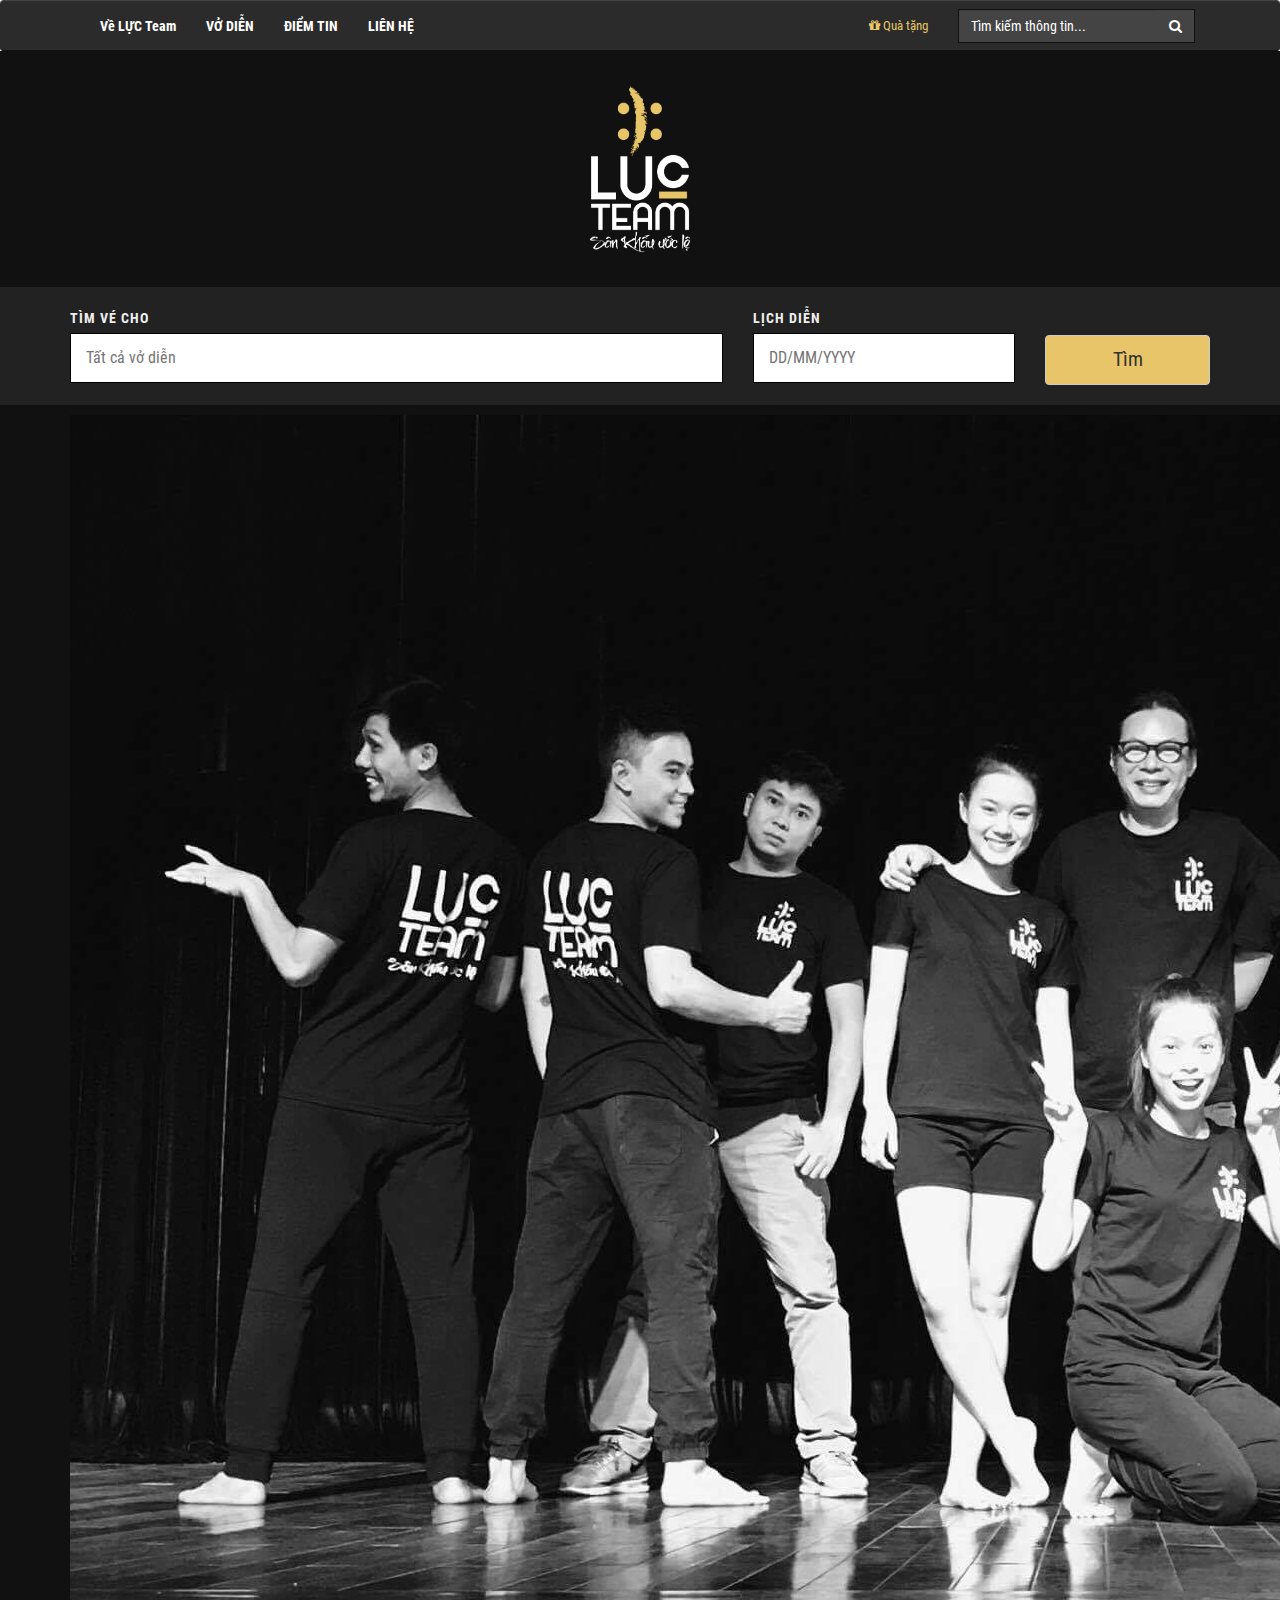
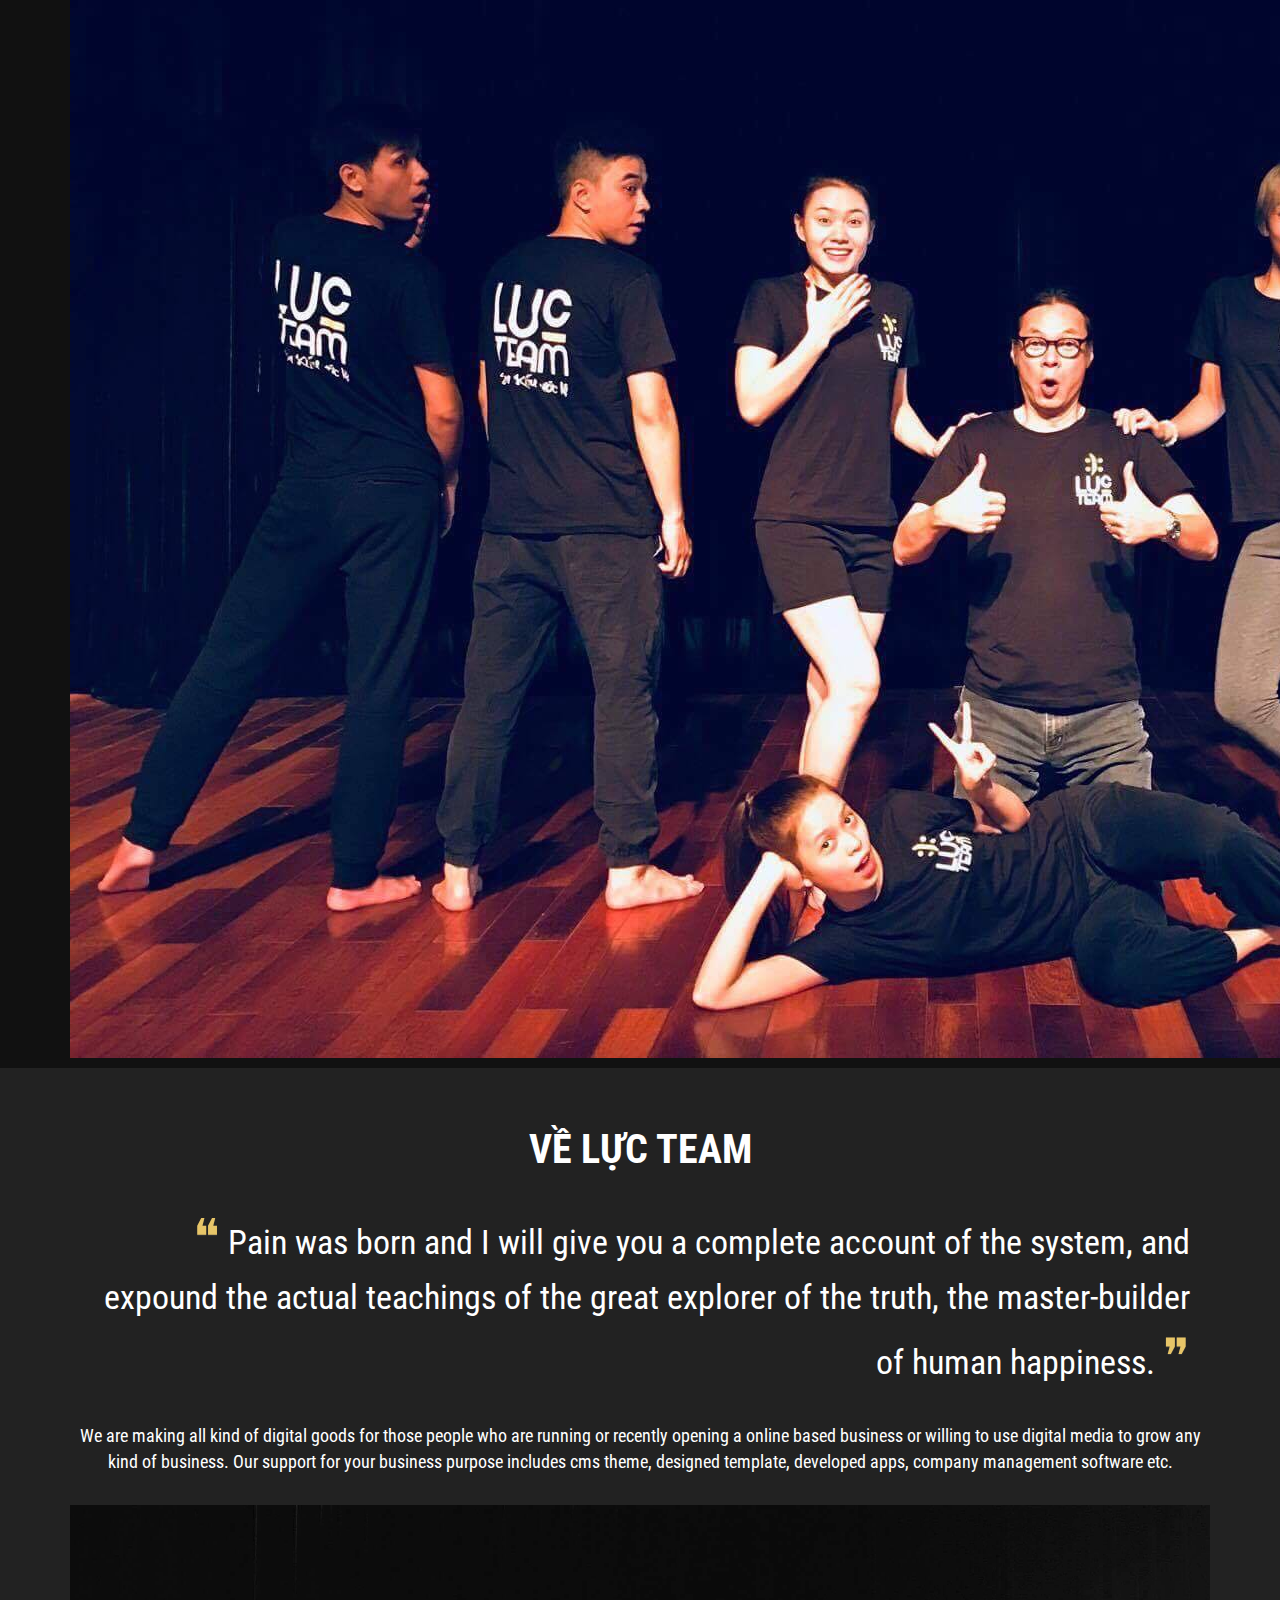
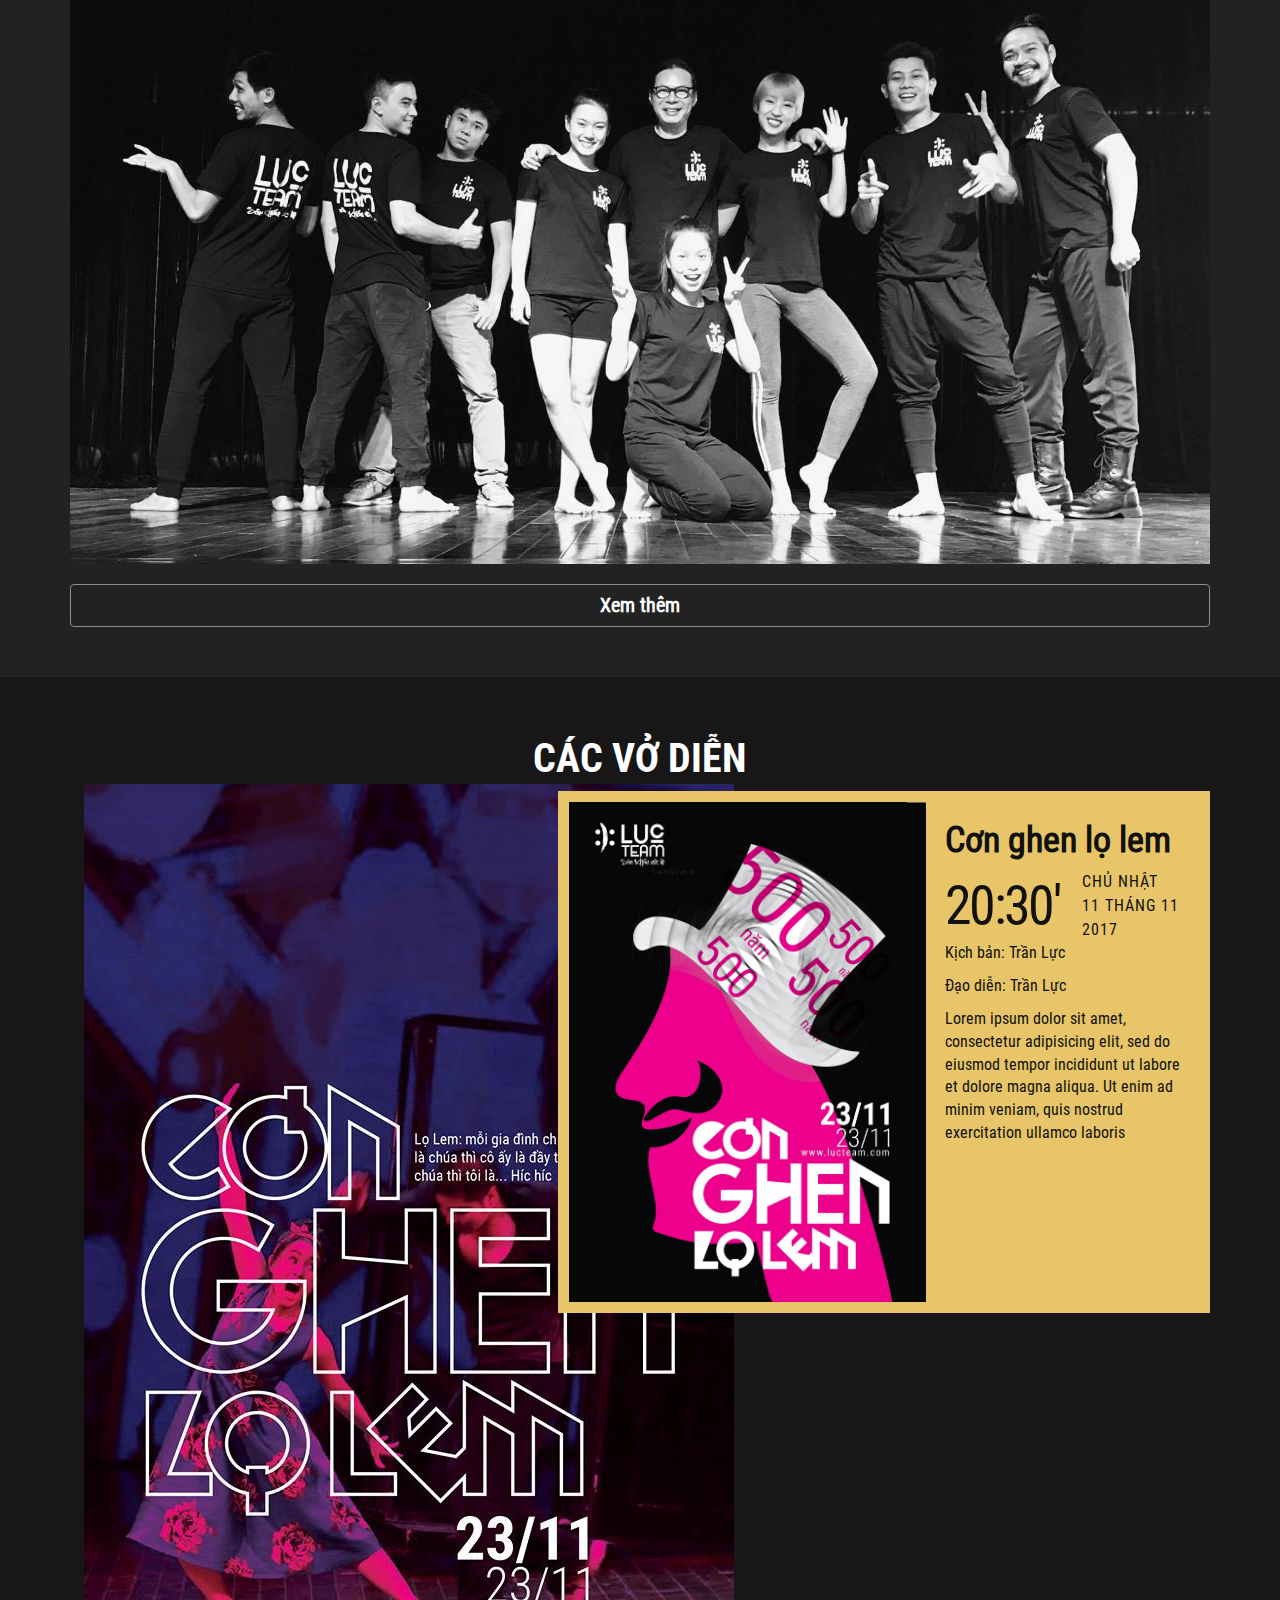
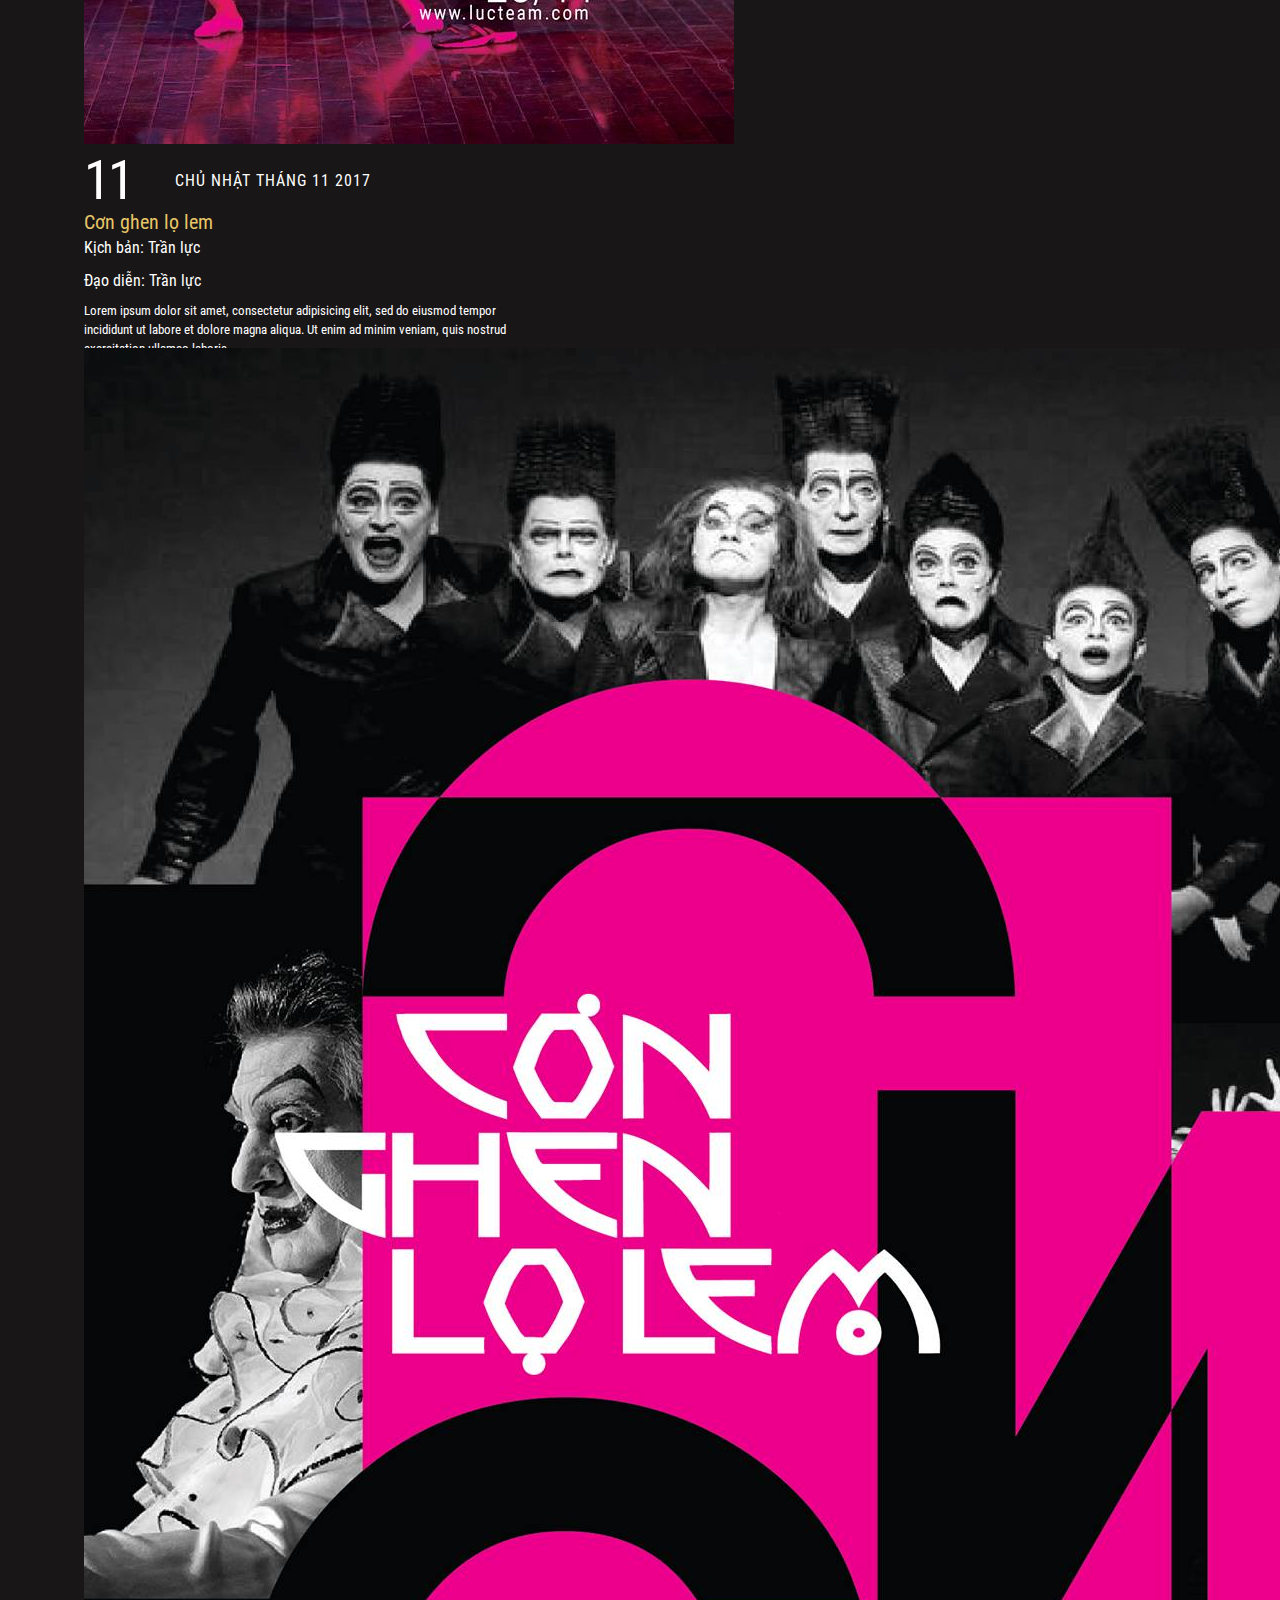
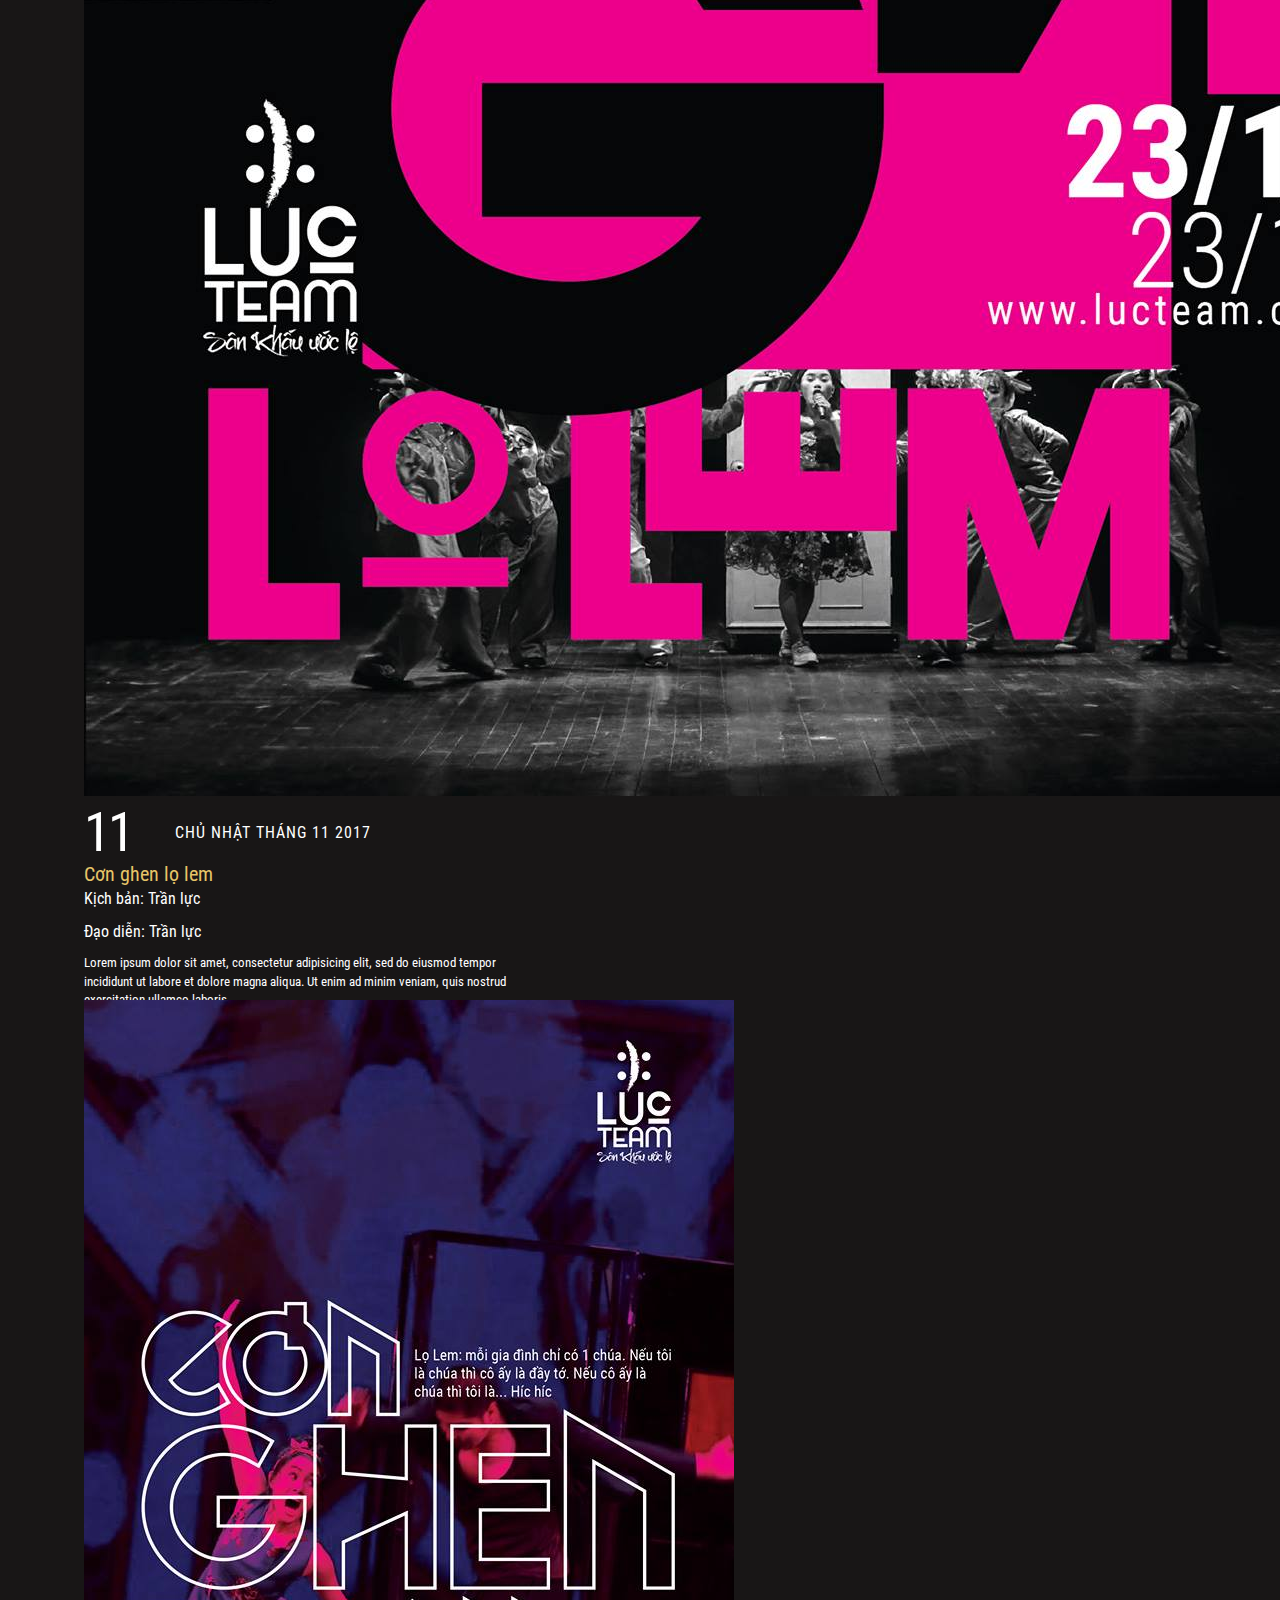
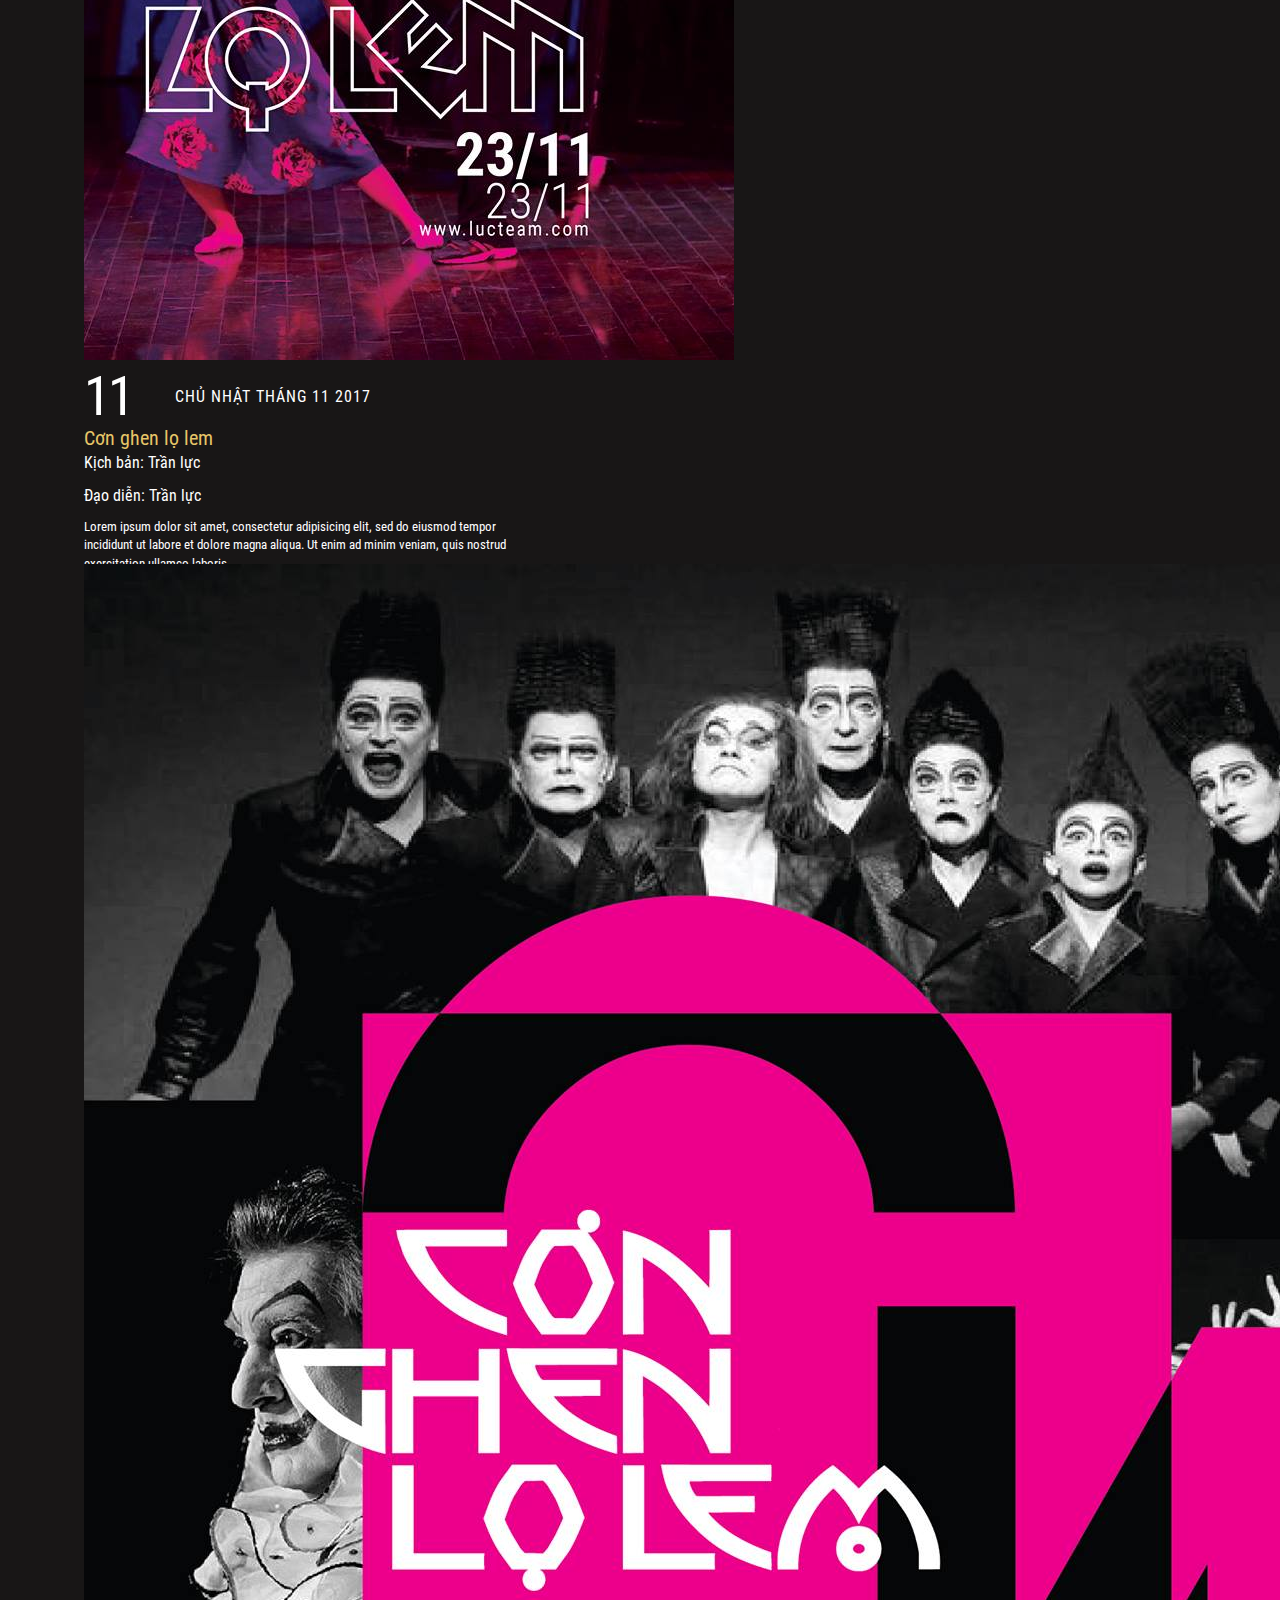
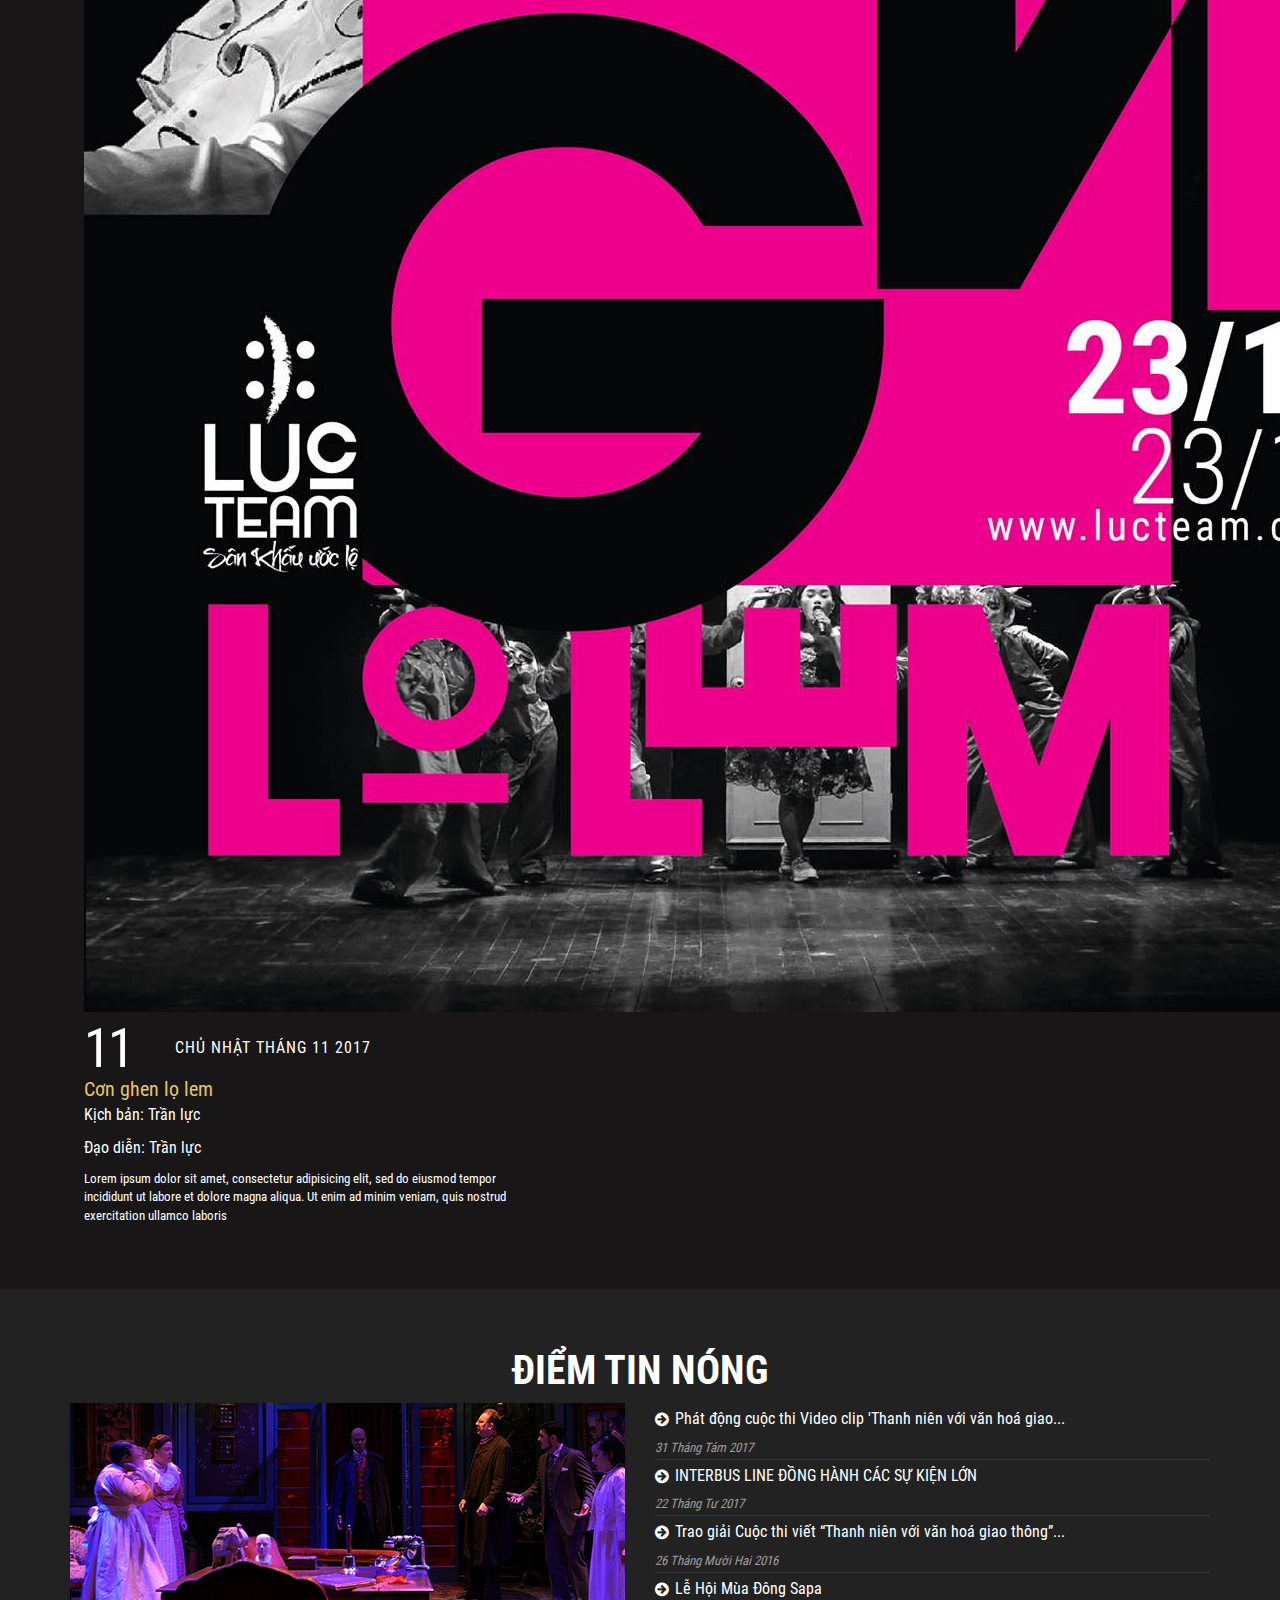
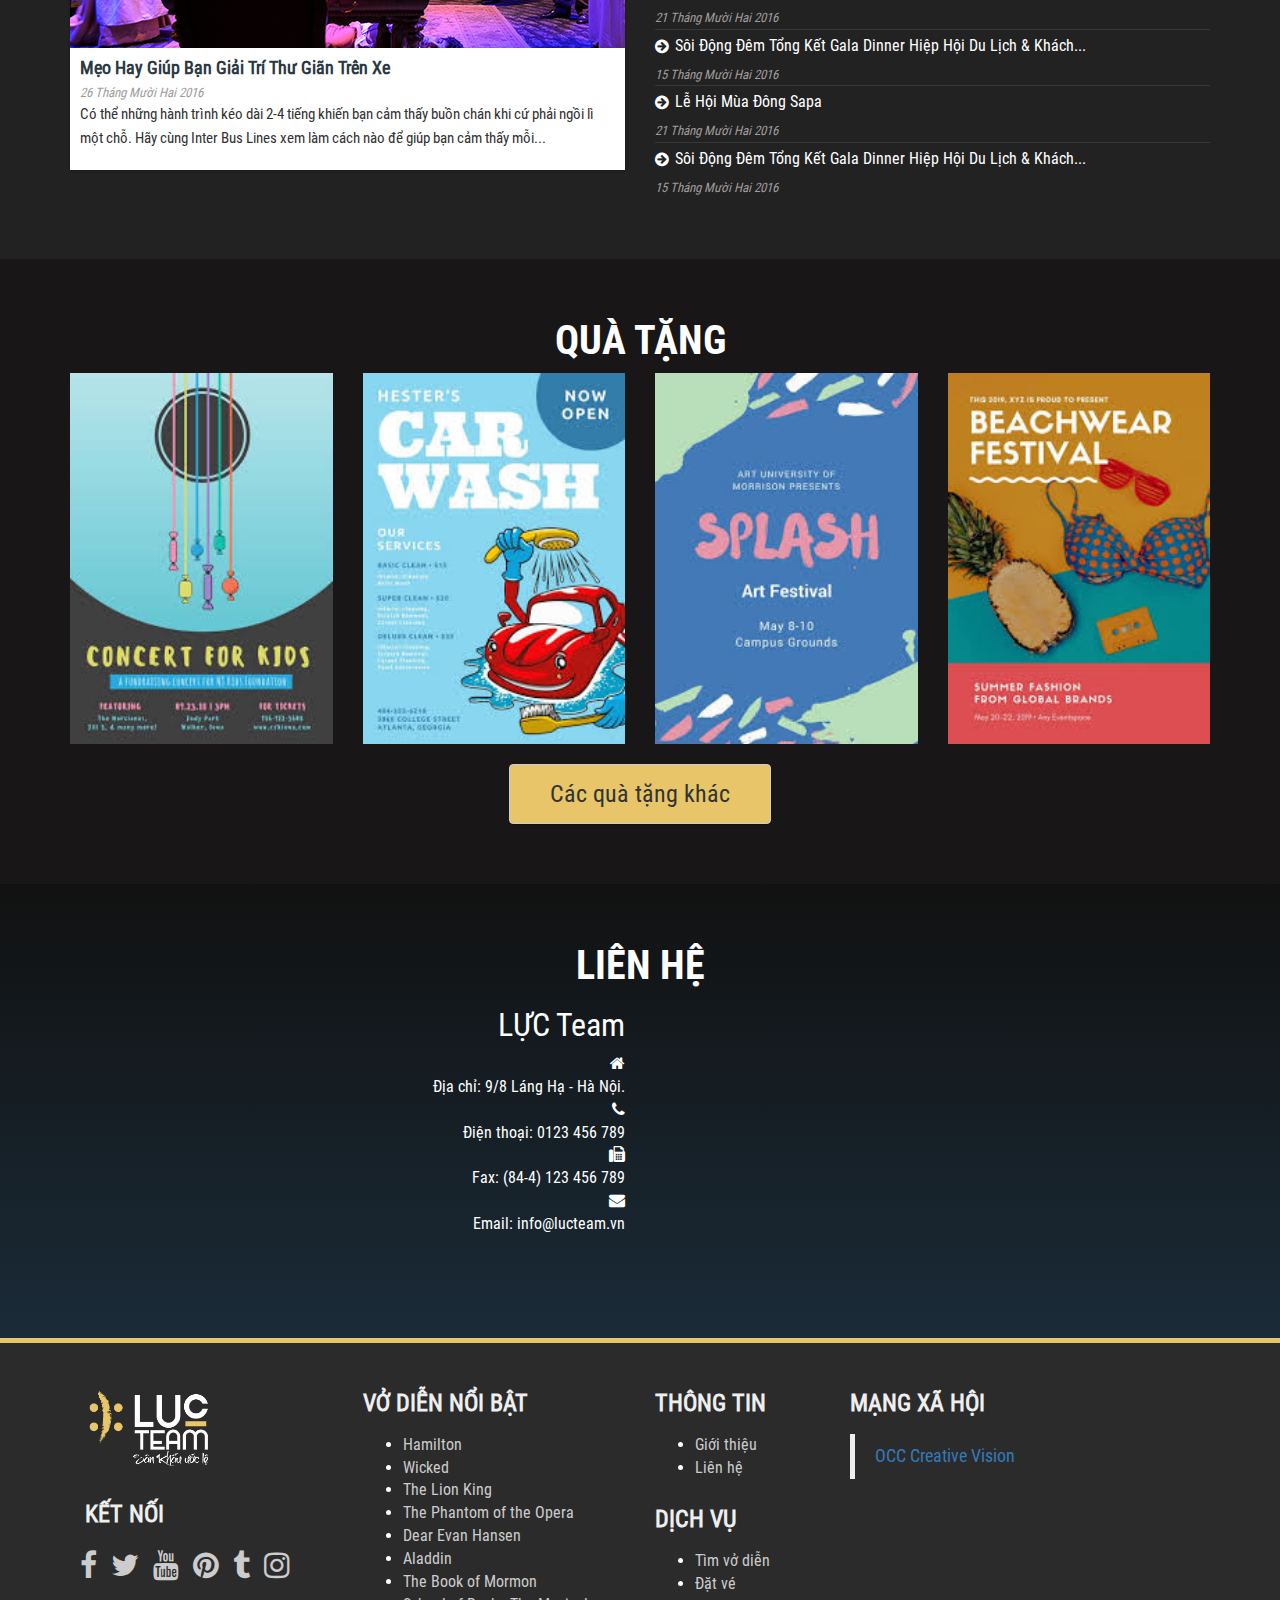
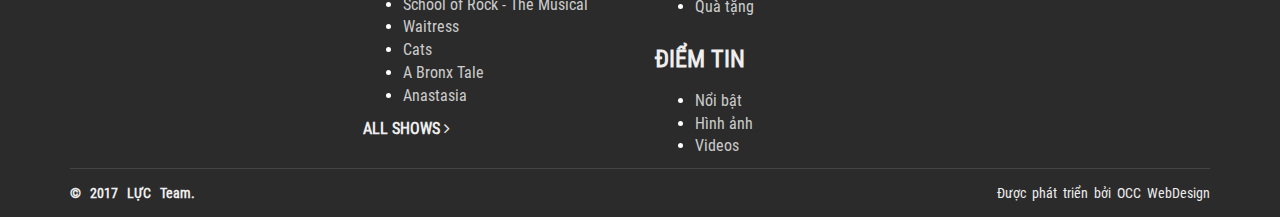
==== index.html @ 5c438121 "a" ====
﻿<!DOCTYPE html>
<html>
<head>
    <title>Luc Team</title>
    <meta charset="utf-8" />
    <meta name="viewport" content="width=device-width, initial-scale=1, shrink-to-fit=no">

    <link href="Statics/lucteam/bootstrap/css/bootstrap.min.css" rel="stylesheet" />

    <link href="Statics/lucteam/date-time-picker/css/bootstrap-datetimepicker.css" rel="stylesheet" />

    <link href="Statics/lucteam/theme/css/roboto-condensed.css" rel="stylesheet" />
    <link href="Statics/lucteam/theme/css/font-awesome.min.css" rel="stylesheet" />
    <link href="Statics/lucteam/slick/slick.css" rel="stylesheet" />
    <link href="Statics/lucteam/slick/slick-theme.css" rel="stylesheet" />
    <link href="Statics/lucteam/theme/css/style.css" rel="stylesheet" />
    <link href="Statics/lucteam/map/style.css" rel="stylesheet" />

</head>
<body>
    <nav class="navbar navbar-default nav-top">
        <div class="container">
            <!-- Brand and toggle get grouped for better mobile display -->
            <div class="navbar-header">
                <button type="button" class="navbar-toggle collapsed" data-toggle="collapse" data-target="#bs-example-navbar-collapse-1" aria-expanded="false">
                    <span class="sr-only">Toggle navigation</span>
                    <span class="icon-bar"></span>
                    <span class="icon-bar"></span>
                    <span class="icon-bar"></span>
                </button>
            </div>

            <!-- Collect the nav links, forms, and other content for toggling -->
            <div class="collapse navbar-collapse" id="bs-example-navbar-collapse-1">
                <ul class="nav navbar-nav menu-main">
                    <li class="active">
                        <a href="#ve-luc-team">
                            Về LỰC Team
                        </a>
                    </li>
                    <li class="active">
                        <a href="#vo-dien">
                            VỞ DIỄN
                        </a>
                    </li>
                    <li>
                        <a href="#diem-tin">
                            ĐIỂM TIN
                        </a>
                    </li>
                    <li>
                        <a href="#lien-he">
                            LIÊN HỆ
                        </a>
                    </li>
                </ul>
                <div class="navbar-form navbar-right">

                    <div class="form-group">
                        <div class="input-group">
                            <input class="form-control search-all" placeholder="Tìm kiếm thông tin...">
                            <span class="input-group-btn">
                                <button class="btn btn-default search-all-btn" type="button"><i class="fa fa-search" aria-hidden="true"></i></button>
                            </span>
                        </div>
                    </div>
                </div>
                <ul class="nav navbar-nav menu-second navbar-right">
                    <li>
                        <a href="#qua-tang">
                            <i class="fa fa-gift" aria-hidden="true"></i>  Quà tặng
                        </a>
                    </li>
                </ul>


            </div><!-- /.navbar-collapse -->
        </div><!-- /.container-fluid -->
    </nav>
    <div class="header">
        <div class="container">
            <div class="logo-box">
                <img class="logo-image" src="Statics/lucteam/theme/images/logo-33.png" />
            </div>
        </div>
    </div>
    <div class="search-by-date hidden-xs bg-main">
        <div class="container">
            <div class="row">
                <div class="col-sm-5 col-md-6 col-lg-7">
                    <label class="search-label">Tìm vé cho</label>
                    <input class="search-input-key" type="text" placeholder="Tất cả vở diễn" />
                </div>
                <div class="col-sm-4 col-md-4 col-lg-3">
                    <label class="search-label">Lịch diễn</label>
                    <input id="datepicker" class="search-input-date" type="text" placeholder="DD/MM/YYYY" />

                </div>
                <div class="col-sm-3 col-md-2">
                    <label class="search-label"></label>
                    <button type="submit" class="btn btn-default search-btn ">Tìm</button>
                </div>
            </div>
        </div>
    </div>

    <div class="home-slide">
        <div class="container">
            <section class="vertical-center slider">
                <div>
                    <img src="Statics/lucteam/theme/images/about1.jpg" />
                </div>
                <div>
                    <img src="Statics/lucteam/theme/images/about2.jpg" />
                </div>
            </section>
        </div>
    </div>

    <div id="ve-luc-team" class="home-about bg-main">
        <div class="container">
            <div class="area-title">
                <h3>Về LỰC Team</h3>
            </div>
            <div class="about-content">
                <blockquote>
                    Pain was born and I will give you a complete account of the system, and expound the actual teachings of the great explorer of the truth, the master-builder of human happiness.
                </blockquote>
                <p>
                    We are making all kind of digital goods for those people who are running or recently opening a online based business or willing to use digital media to grow any kind of business. Our support for your business purpose includes cms theme, designed template, developed apps, company management software etc.
                </p>
            </div>
            <div class="about-image">

                <img src="Statics/lucteam/theme/images/about1.jpg" />
            </div>
            <div class="about-content-more">

                <input type="checkbox" name="one" class="show-hide-btn" id="show-hide-content">
                <label for="show-hide-content" class="show-hide-content-action">
                    <span class="show-action">Xem thêm</span>
                    <span class="hide-action">Thu gọn</span>
                </label>
                <div class="hidden-content">
                    <div class="section-header smb-5">
                        <h2 class="section-head wow fadeInLeft animDu-1" style="visibility: visible; animation-name: fadeInLeft;">
                            <span>Giới thiệu</span>
                        </h2>
                    </div>
                    <div class="hidden-content_box">
                        <p>
                            Lorem Ipsum is simply dummy text of the printing and typesetting industry. Lorem Ipsum has been the industry's standard dummy text ever since the 1500s, when an unknown printer took a galley of type and scrambled it to make a type specimen book. It has survived not only five centuries, but also the leap into electronic typesetting, remaining essentially unchanged. It was popularised in the 1960s with the release of Letraset sheets containing Lorem Ipsum passages, and more recently with desktop publishing software like Aldus PageMaker including versions of Lorem Ipsum.
                        </p>
                        <p>
                            <img src="Statics/lucteam/theme/images/about2.jpg" />
                        </p>
                        <p>
                            Lorem Ipsum is simply dummy text of the printing and typesetting industry. Lorem Ipsum has been the industry's standard dummy text ever since the 1500s, when an unknown printer took a galley of type and scrambled it to make a type specimen book. It has survived not only five centuries, but also the leap into electronic typesetting, remaining essentially unchanged. It was popularised in the 1960s with the release of Letraset sheets containing Lorem Ipsum passages, and more recently with desktop publishing software like Aldus PageMaker including versions of Lorem Ipsum.
                        </p>
                    </div>
                    <div class="section-header smb-5">
                        <h2 class="section-head wow fadeInLeft animDu-1" style="visibility: visible; animation-name: fadeInLeft;">
                            <span>Nghệ sỹ</span>
                        </h2>
                    </div>
                    <div class="hidden-content_box">
                        <p>
                            Lorem Ipsum is simply dummy text of the printing and typesetting industry. Lorem Ipsum has been the industry's standard dummy text ever since the 1500s, when an unknown printer took a galley of type and scrambled it to make a type specimen book. It has survived not only five centuries, but also the leap into electronic typesetting, remaining essentially unchanged. It was popularised in the 1960s with the release of Letraset sheets containing Lorem Ipsum passages, and more recently with desktop publishing software like Aldus PageMaker including versions of Lorem Ipsum.
                        </p>
                        <p>
                            <img src="Statics/lucteam/theme/images/about2.jpg" />
                        </p>
                        <p>
                            Lorem Ipsum is simply dummy text of the printing and typesetting industry. Lorem Ipsum has been the industry's standard dummy text ever since the 1500s, when an unknown printer took a galley of type and scrambled it to make a type specimen book. It has survived not only five centuries, but also the leap into electronic typesetting, remaining essentially unchanged. It was popularised in the 1960s with the release of Letraset sheets containing Lorem Ipsum passages, and more recently with desktop publishing software like Aldus PageMaker including versions of Lorem Ipsum.
                        </p>
                    </div>
                    <div class="section-header smb-5">
                        <h2 class="section-head wow fadeInLeft animDu-1" style="visibility: visible; animation-name: fadeInLeft;">
                            <span> Nghệ thuật ước lệ</span>
                        </h2>
                    </div>
                    <div class="hidden-content_box">
                        <p>
                            Lorem Ipsum is simply dummy text of the printing and typesetting industry. Lorem Ipsum has been the industry's standard dummy text ever since the 1500s, when an unknown printer took a galley of type and scrambled it to make a type specimen book. It has survived not only five centuries, but also the leap into electronic typesetting, remaining essentially unchanged. It was popularised in the 1960s with the release of Letraset sheets containing Lorem Ipsum passages, and more recently with desktop publishing software like Aldus PageMaker including versions of Lorem Ipsum.
                        </p>
                        <p>
                            <img src="Statics/lucteam/theme/images/about2.jpg" />
                        </p>
                        <p>
                            Lorem Ipsum is simply dummy text of the printing and typesetting industry. Lorem Ipsum has been the industry's standard dummy text ever since the 1500s, when an unknown printer took a galley of type and scrambled it to make a type specimen book. It has survived not only five centuries, but also the leap into electronic typesetting, remaining essentially unchanged. It was popularised in the 1960s with the release of Letraset sheets containing Lorem Ipsum passages, and more recently with desktop publishing software like Aldus PageMaker including versions of Lorem Ipsum.
                        </p>
                    </div>
                </div>

            </div>
        </div>
    </div>

    <div id="vo-dien" class="home-dramma">
        <div class="container">
            <div class="area-title">
                <h3>Các vở diễn</h3>
            </div>
            <div class="row">
                <div class="col-md-5 col-sm-5 col-xs-12">
                    <section class="dramma-slide slider hot-dramma-slide">
                        <div>
                            <div class="dramma-slide-item">
                                <div class="dramma-slide-item__image">
                                    <div class="">
                                        <img src="Statics/lucteam/theme/images/chll3.jpg" />
                                    </div>
                                </div>
                                <div class="dramma-slide-item__timestamp">
                                    <span class="date-day">11</span>
                                    <span class="date-short">Chủ Nhật Tháng 11 2017</span>
                                </div>
                                <div title="The Tragedy of Hamlet, Prince of Denmark" class="dramma-slide-item__title">
                                    Cơn ghen lọ lem
                                </div>
                                <div class="dramma-slide-item_info">
                                    <p>Kịch bản: Trần lực</p>
                                    <p>Đạo diễn: Trần lực</p>
                                </div>
                                <div class="dramma-slide-item__description">
                                    <p>
                                        Lorem ipsum dolor sit amet, consectetur adipisicing elit, sed do eiusmod tempor incididunt ut labore et dolore magna aliqua. Ut enim ad minim veniam, quis nostrud exercitation ullamco laboris
                                    </p>
                                </div>
                            </div>
                        </div>
                        <div>
                            <div class="dramma-slide-item">
                                <div class="dramma-slide-item__image">
                                    <div class="">
                                        <img src="Statics/lucteam/theme/images/cogll2.jpg" />
                                    </div>
                                </div>
                                <div class="dramma-slide-item__timestamp">
                                    <span class="date-day">11</span>
                                    <span class="date-short">Chủ Nhật Tháng 11 2017</span>
                                </div>
                                <div title="The Tragedy of Hamlet, Prince of Denmark" class="dramma-slide-item__title">
                                    Cơn ghen lọ lem
                                </div>
                                <div class="dramma-slide-item_info">
                                    <p>Kịch bản: Trần lực</p>
                                    <p>Đạo diễn: Trần lực</p>
                                </div>
                                <div class="dramma-slide-item__description">
                                    <p>
                                        Lorem ipsum dolor sit amet, consectetur adipisicing elit, sed do eiusmod tempor incididunt ut labore et dolore magna aliqua. Ut enim ad minim veniam, quis nostrud exercitation ullamco laboris
                                    </p>
                                </div>
                            </div>
                        </div>
                        <div>
                            <div class="dramma-slide-item">
                                <div class="dramma-slide-item__image">
                                    <div class="">
                                        <img src="Statics/lucteam/theme/images/chll3.jpg" />
                                    </div>
                                </div>
                                <div class="dramma-slide-item__timestamp">
                                    <span class="date-day">11</span>
                                    <span class="date-short">Chủ Nhật Tháng 11 2017</span>
                                </div>
                                <div title="The Tragedy of Hamlet, Prince of Denmark" class="dramma-slide-item__title">
                                    Cơn ghen lọ lem
                                </div>
                                <div class="dramma-slide-item_info">
                                    <p>Kịch bản: Trần lực</p>
                                    <p>Đạo diễn: Trần lực</p>
                                </div>
                                <div class="dramma-slide-item__description">
                                    <p>
                                        Lorem ipsum dolor sit amet, consectetur adipisicing elit, sed do eiusmod tempor incididunt ut labore et dolore magna aliqua. Ut enim ad minim veniam, quis nostrud exercitation ullamco laboris
                                    </p>
                                </div>
                            </div>
                        </div>
                        <div>
                            <div class="dramma-slide-item">
                                <div class="dramma-slide-item__image">
                                    <div class="">
                                        <img src="Statics/lucteam/theme/images/cogll2.jpg" />
                                    </div>
                                </div>
                                <div class="dramma-slide-item__timestamp">
                                    <span class="date-day">11</span>
                                    <span class="date-short">Chủ Nhật Tháng 11 2017</span>
                                </div>
                                <div title="The Tragedy of Hamlet, Prince of Denmark" class="dramma-slide-item__title">
                                    Cơn ghen lọ lem
                                </div>
                                <div class="dramma-slide-item_info">
                                    <p>Kịch bản: Trần lực</p>
                                    <p>Đạo diễn: Trần lực</p>
                                </div>
                                <div class="dramma-slide-item__description">
                                    <p>
                                        Lorem ipsum dolor sit amet, consectetur adipisicing elit, sed do eiusmod tempor incididunt ut labore et dolore magna aliqua. Ut enim ad minim veniam, quis nostrud exercitation ullamco laboris
                                    </p>
                                </div>
                            </div>
                        </div>
                    </section>
                </div>
                <div class="col-md-7 col-sm-7 col-xs-12">
                    <div class="hot-dramma">
                        <div class="hot-dramma__image">
                            <img src="Statics/lucteam/theme/images/con-ghen-lo-lem.jpg" />
                        </div>
                        <div class="hot-dramma__content">
                            <h3 class="hot-dramma__title">Cơn ghen lọ lem</h3>
                            <div class="hot-dramma__timestamp">
                                <span class="date-day">20:30'</span>
                                <span class="date-short">Chủ Nhật <br /> 11 Tháng 11 2017</span>
                            </div>
                            <div class="hot-dramma__info">
                                <p>Kịch bản: Trần Lực</p>
                                <p>
                                    Đạo diễn: Trần Lực
                                </p>
                            </div>
                            <div class="hot-dramma__desciption">
                                <p>
                                    Lorem ipsum dolor sit amet, consectetur adipisicing elit, sed do eiusmod tempor incididunt ut labore et dolore magna aliqua. Ut enim ad minim veniam, quis nostrud exercitation ullamco laboris
                                </p>
                            </div>
                        </div>
                    </div>
                </div>
            </div>
        </div>
    </div>

    <div id="diem-tin" class="home-article bg-main">
        <div class="container">
            <div class="area-title">
                <h3>Điểm tin Nóng</h3>
            </div>
            <div class="row">
                <div class="col-md-6 col-sm-6 col-xs-12">
                    <div class="recent-post alt">
                        <div class="media">
                            <a class="media-link" href="#">
                                <img class="media-object" src="Statics/lucteam/theme/images/tin-nong.png" />
                            </a>
                            <div class="media-body">
                                <h4 class="media-heading">
                                    <a href="#">
                                        Mẹo Hay Giúp Bạn Giải Trí Thư Giãn Trên Xe
                                    </a>
                                </h4>
                                <span class="ngay_tt">26 Tháng Mười Hai 2016</span>
                                <div class="media-excerpt">
                                    <p style="">
                                        Có thể những hành trình kéo dài 2-4 tiếng khiến bạn cảm thấy buồn chán khi cứ phải ngồi lì một chỗ. Hãy cùng Inter Bus Lines xem làm cách nào để giúp bạn cảm thấy mỗi...

                                    </p>
                                </div>
                            </div>
                        </div>
                    </div>
                </div>
                <div class="col-md-6 col-sm-6 col-xs-12">
                    <div class="widget widget-categories">
                        <ul>
                            <li>
                                <a href="#">
                                    Phát động cuộc thi Video clip 'Thanh niên với văn hoá giao...
                                </a>

                                <span class="ngay_tt">31 Tháng Tám 2017</span>
                            </li>
                            <li>
                                <a href="#">INTERBUS LINE ĐỒNG HÀNH CÁC SỰ KIỆN LỚN </a>

                                <span class="ngay_tt">22 Tháng Tư 2017</span>
                            </li>
                            <li>
                                <a href="#">
                                    Trao giải Cuộc thi viết “Thanh niên với văn hoá giao thông”...
                                </a>

                                <span class="ngay_tt">26 Tháng Mười Hai 2016</span>
                            </li>
                            <li>
                                <a href="#">Lễ Hội Mùa Đông Sapa</a>

                                <span class="ngay_tt">21 Tháng Mười Hai 2016</span>
                            </li>
                            <li>
                                <a href="#">
                                    Sôi Động Đêm Tổng Kết Gala Dinner Hiệp Hội Du Lịch &amp; Khách...
                                </a>

                                <span class="ngay_tt">15 Tháng Mười Hai 2016</span>
                            </li>
                            <li>
                                <a href="#">Lễ Hội Mùa Đông Sapa</a>

                                <span class="ngay_tt">21 Tháng Mười Hai 2016</span>
                            </li>
                            <li>
                                <a href="#">
                                    Sôi Động Đêm Tổng Kết Gala Dinner Hiệp Hội Du Lịch &amp; Khách...
                                </a>

                                <span class="ngay_tt">15 Tháng Mười Hai 2016</span>
                            </li>

                        </ul>
                    </div>
                </div>
            </div>
        </div>
    </div>

    <div id="qua-tang" class="home-gift">
        <div class="container">
            <div class="area-title">
                <h3>Quà tặng</h3>
            </div>
            <div class="row">
                <div class="col-md-3 col-sm-6 col-xs-12">
                    <div class="gift-list-item">
                        <img src="Statics/lucteam/theme/images/banner1.jpg" />
                    </div>
                </div>
                <div class="col-md-3 col-sm-6 col-xs-12">
                    <div class="gift-list-item">
                        <img src="Statics/lucteam/theme/images/banner2.jpg" />
                    </div>
                </div>
                <div class="col-md-3 col-sm-6 col-xs-12">
                    <div class="gift-list-item">
                        <img src="Statics/lucteam/theme/images/banner3.jpg" />
                    </div>
                </div>
                <div class="col-md-3 col-sm-6 col-xs-12">
                    <div class="gift-list-item">
                        <img src="Statics/lucteam/theme/images/banner4.jpg" />
                    </div>
                </div>
            </div>
            <div class="text-center more-btn-box">
                <a class="btn btn-default more-btn" href="#">Các quà tặng khác</a>
            </div>
        </div>
    </div>

    <div id="lien-he" class="home-contact">
        <div class="container">
            <div class="area-title">
                <h3>Liên hệ</h3>
            </div>
            <div class="row">
                <div class="col-md-6 col-sm-6 col-xs-12 contact-list">
                    <h4>LỰC Team</h4>
                    <ul class="contact-list">
                        <li class="">
                            <div class="contact-list_left"><i class="fa fa-home"></i></div>
                            <div class="contact-list_body">Địa chỉ: 9/8 Láng Hạ - Hà Nội.  </div>
                        </li>
                        <li class="">
                            <div class="contact-list_left"><i class="fa fa-phone"></i></div>
                            <div class="contact-list_body">Điện thoại: 0123 456 789</div>
                        </li>
                        <li class="">
                            <div class="contact-list_left"><i class="fa fa-fax"></i></div>
                            <div class="contact-list_body">Fax: (84-4) 123 456 789</div>
                        </li>
                        <li class="">
                            <div class="contact-list_left"><i class="fa fa-envelope"></i></div>
                            <div class="contact-list_body">Email: info@lucteam.vn</div>
                        </li>
                    </ul>
                </div>
                <div class="col-md-6 col-sm-6 col-xs-12">
                    <div id="contact-map"></div>
                </div>
            </div>
        </div>
    </div>

    <div class="footer">
        <div class="container">
            <div class="row">
                <div class="col-xs-12 col-md-3 phn">
                    <a class="footer-logo" href="/">
                        <img src="Statics/lucteam/theme/images/logo-22.png" />
                    </a>
                    <div class="col-xs-12 col-md-12">
                        <h3 class="small-heading footer-headers">Kết nối</h3>

                        <ul class="list-inline col-xs-12">
                            <li>
                                <a class="footer-social-icons" target="_blank" href="#">
                                    <i class="fa fa-facebook"></i>
                                </a>
                            </li>
                            <li>
                                <a class="footer-social-icons" target="_blank" href="#">
                                    <i class="fa fa-twitter"></i>
                                </a>
                            </li>
                            <li>
                                <a class="footer-social-icons" target="_blank" href="#">
                                    <i class="fa fa-youtube"></i>
                                </a>
                            </li>
                            <li>
                                <a class="footer-social-icons" target="_blank" href="#">
                                    <i class="fa fa-pinterest"></i>
                                </a>
                            </li>
                            <li>
                                <a class="footer-social-icons" target="_blank" href="#">
                                    <i class="fa fa-tumblr"></i>
                                </a>
                            </li>
                            <li class="prn">
                                <a class="footer-social-icons" target="_blank" href="#">
                                    <i class="fa fa-instagram"></i>
                                </a>
                            </li>
                        </ul>
                    </div>
                </div>
                <div class="col-xs-12 col-md-3 mbx">
                    <h3 class="small-heading footer-headers">Vở diễn nổi bật</h3>
                    <ul class="standard-list">

                        <li class="standard-list__list-item font-14" translate="no">
                            <a class="gray-link-lt" href="#">
                                Hamilton
                            </a>
                        </li>

                        <li class="standard-list__list-item font-14" translate="no">
                            <a class="gray-link-lt" href="#">
                                Wicked
                            </a>
                        </li>

                        <li class="standard-list__list-item font-14" translate="no">
                            <a class="gray-link-lt" href="#">
                                The Lion King
                            </a>
                        </li>

                        <li class="standard-list__list-item font-14" translate="no">
                            <a class="gray-link-lt" href="#">
                                The Phantom of the Opera
                            </a>
                        </li>

                        <li class="standard-list__list-item font-14" translate="no">
                            <a class="gray-link-lt" href="#">
                                Dear Evan Hansen
                            </a>
                        </li>

                        <li class="standard-list__list-item font-14" translate="no">
                            <a class="gray-link-lt" href="#">
                                Aladdin
                            </a>
                        </li>

                        <li class="standard-list__list-item font-14" translate="no">
                            <a class="gray-link-lt" href="#">
                                The Book of Mormon
                            </a>
                        </li>

                        <li class="standard-list__list-item font-14" translate="no">
                            <a class="gray-link-lt" href="#">
                                School of Rock - The Musical
                            </a>
                        </li>

                        <li class="standard-list__list-item font-14" translate="no">
                            <a class="gray-link-lt" href="#">
                                Waitress
                            </a>
                        </li>

                        <li class="standard-list__list-item font-14" translate="no">
                            <a class="gray-link-lt" href="#">
                                Cats
                            </a>
                        </li>

                        <li class="standard-list__list-item font-14" translate="no">
                            <a class="gray-link-lt" href="#">
                                A Bronx Tale
                            </a>
                        </li>

                        <li class="standard-list__list-item font-14" translate="no">
                            <a class="gray-link-lt" href="#">
                                Anastasia
                            </a>
                        </li>

                    </ul>
                    <span class="font-alpha font-14 footer-headers ls-norm">
                        <a href="/shows/tickets/" class="almost-white-link no-transform">
                            All Shows
                            <span>
                                <i class="fa fa-angle-right pls center-v" aria-hidden="true"></i>
                            </span>
                        </a>
                    </span>
                </div>
                <div class="col-xs-12 col-md-2 plx-md">
                    <h3 class="small-heading footer-headers">Thông tin</h3>
                    <ul class="standard-list">
                        <li class="standard-list__list-item font-14">
                            <a class="gray-link-lt" href="#">Giới thiệu</a>
                        </li>
                        <li class="standard-list__list-item font-14">
                            <a class="gray-link-lt" href="#">Liên hệ</a>
                        </li>
                    </ul>

                    <h3 class="small-heading footer-headers ptm">Dịch vụ</h3>
                    <ul class="standard-list">
                        <li class="standard-list__list-item font-14">
                            <a class="gray-link-lt" href="#">Tìm vở diễn</a>
                        </li>
                        <li class="standard-list__list-item font-14">
                            <a class="gray-link-lt" href="#">Đặt vé</a>
                        </li>
                        <li class="standard-list__list-item font-14">
                            <a class="gray-link-lt" href="#">Quà tặng</a>
                        </li>
                    </ul>

                    <h3 class="small-heading footer-headers">ĐIỂM TIN</h3>
                    <ul class="standard-list">
                        <li class="standard-list__list-item font-14">
                            <a class="gray-link-lt" href="#">Nổi bật</a>
                        </li>
                        <li class="standard-list__list-item font-14">
                            <a class="gray-link-lt" href="#">Hình ảnh</a>
                        </li>
                        <li class="standard-list__list-item font-14">
                            <a class="gray-link-lt" href="#">Videos</a>
                        </li>
                    </ul>
                </div>
                <div class="col-xs-12 col-md-4">
                    <h3 class="small-heading footer-headers">Mạng xã hội</h3>
                    <div class="fb-page" data-href="https://www.facebook.com/occ.com.vn" data-small-header="false" data-adapt-container-width="true" data-hide-cover="false" data-show-facepile="true"><blockquote cite="https://www.facebook.com/occ.com.vn" class="fb-xfbml-parse-ignore"><a href="https://www.facebook.com/occ.com.vn">OCC Creative Vision</a></blockquote></div>
                </div>
            </div>
            <h3 class="sub-footer">
                <span style="word-spacing: 6px;">© 2017 <b>LỰC</b> Team.</span>
                <span style="float: right; word-spacing: 3px; font-weight: 400;">
                    Được phát triển bởi OCC WebDesign
                </span>
            </h3>
        </div>
    </div>

    <script src="Statics/lucteam/theme/js/jquery-3.2.1.min.js"></script>
    <script src="https://maps.google.com/maps/api/js?sensor=true&key=AIzaSyBnvuRJOtzjGHx0KG5dUO2ZM0DId9_OimI&libraries=places"></script>
    <script src="Statics/lucteam/theme/js/popper.min.js"></script>
    <script src="Statics/lucteam/theme/js/moment.js"></script>
    <script src="Statics/lucteam/theme/js/moment-with-locales.js"></script>
    <script src="Statics/lucteam/bootstrap/js/bootstrap.min.js"></script>
    <script src="Statics/lucteam/date-time-picker/js/bootstrap-datetimepicker..js"></script>
    <script src="Statics/lucteam/slick/slick.min.js"></script>
    <script src="Statics/lucteam/map/markerwithlabel_packed.js"></script>
    <script src="Statics/lucteam/map/custom-map.js"></script>

    <div id="fb-root"></div>
    <script>
        (function (d, s, id) {
            var js, fjs = d.getElementsByTagName(s)[0];
            if (d.getElementById(id)) return;
            js = d.createElement(s); js.id = id;
            js.src = 'https://connect.facebook.net/vi_VN/sdk.js#xfbml=1&version=v2.11&appId=136858266874538';
            fjs.parentNode.insertBefore(js, fjs);
        }(document, 'script', 'facebook-jssdk'));
    </script>

    <script>

        _latitude = 21.022938;
        _longitude = 105.818718;
        google.maps.event.addDomListener(window, 'load', contactUsMap(_latitude, _longitude));

        $(window).scroll(function () {
            if ($(window).scrollTop() >= 300) {
                $('nav').addClass('fixed-header');
            }
            else {
                $('nav').removeClass('fixed-header');
            }
        });

        $('#datepicker').datetimepicker({
            minDate: moment(),
            defaultDate: moment(),
            viewMode: 'days',
            format: 'DD/MM/YYYY'
        });
        $(".vertical-center-2").slick({
            dots: true,
            vertical: true,
            centerMode: true,
            slidesToShow: 2,
            slidesToScroll: 2
        });
        $(".vertical-center").slick({
            dots: true,
            vertical: true,
            centerMode: true,
        });
        $(".dramma-slide").slick({
            dots: false,
            infinite: true,
            centerMode: true,
            slidesToShow: 2,
            slidesToScroll: 1
        });
        $('a[href*="#"]')
  // Remove links that don't actually link to anything
      .not('[href="#"]')
      .not('[href="#0"]')
      .click(function (event) {
          // On-page links
          if (
            location.pathname.replace(/^\//, '') == this.pathname.replace(/^\//, '')
            &&
            location.hostname == this.hostname
          ) {
              // Figure out element to scroll to
              var target = $(this.hash);
              target = target.length ? target : $('[name=' + this.hash.slice(1) + ']');
              // Does a scroll target exist?
              if (target.length) {
                  // Only prevent default if animation is actually gonna happen
                  event.preventDefault();
                  $('html, body').animate({
                      scrollTop: target.offset().top
                  }, 1000, function () {
                      // Callback after animation
                      // Must change focus!
                      var $target = $(target);
                      //$target.focus();
                      if ($target.is(":focus")) { // Checking if the target was focused
                          return false;
                      } else {
                          $target.attr('tabindex', '-1'); // Adding tabindex for elements not focusable
                          //$target.focus(); // Set focus again
                      };
                  });
              }
          }
      });
    </script>
</body>
</html>
---- Statics/lucteam/theme/css/roboto-condensed.css ----
﻿/*-- Font-Face --*/
/*RobotoCondensed-Regular*/

@font-face {
    font-family: 'RobotoCondensed-Regular';
    src: url('../fonts/RobotoCondensed-Regular.ttf') format('truetype');
}

@media screen and (-webkit-min-device-pixel-ratio: 0) {
    @font-face {
        font-family: 'RobotoCondensed-Regular';
    }
}
/*RobotoCondensed-Light*/
@font-face {
    font-family: 'RobotoCondensed-Light';
    src: url('../fonts/RobotoCondensed-Light.ttf') format('truetype');
}

@media screen and (-webkit-min-device-pixel-ratio: 0) {
    @font-face {
        font-family: 'RobotoCondensed-Light';
    }
}
/*RobotoCondensed-LightItalic*/
@font-face {
    font-family: 'RobotoCondensed-LightItalic';
    src: url('../fonts/RobotoCondensed-LightItalic.ttf') format('truetype');
}

@media screen and (-webkit-min-device-pixel-ratio: 0) {
    @font-face {
        font-family: 'RobotoCondensed-LightItalic';
    }
}
/*RobotoCondensed-Italic*/
@font-face {
    font-family: 'RobotoCondensed-Italic';
    src: url('../fonts/RobotoCondensed-Italic.ttf') format('truetype');
}

@media screen and (-webkit-min-device-pixel-ratio: 0) {
    @font-face {
        font-family: 'RobotoCondensed-Italic';
    }
}
/*RobotoCondensed-Bold*/
@font-face {
    font-family: 'RobotoCondensed-Bold';
    src: url('../fonts/RobotoCondensed-Bold.ttf') format('truetype');
}

@media screen and (-webkit-min-device-pixel-ratio: 0) {
    @font-face {
        font-family: 'RobotoCondensed-Bold';
    }
}
/*RobotoCondensed-BoldItalic*/
@font-face {
    font-family: 'RobotoCondensed-BoldItalic';
    src: url('../fonts/RobotoCondensed-BoldItalic.ttf') format('truetype');
}

@media screen and (-webkit-min-device-pixel-ratio: 0) {
    @font-face {
        font-family: 'RobotoCondensed-BoldItalic';
    }
}
---- Statics/lucteam/theme/css/style.css ----
﻿

body {
    /*font-family: "FS NokioRegular",sans-serif;*/
    font-family: 'RobotoCondensed-Regular', sans-serif;
    font-size: 16px;
}

.logo-box {
    width: 140px;
    margin: auto;
    padding: 20px 0;
}

    .logo-box .logo-image {
        width: 100%;
        height: auto;
    }

.fixed-header {
    position: fixed;
    top: 0;
    left: 0;
    width: 100%;
    z-index: 99;
}

.bg-main {
    background: #222;
}

.nav-top {
    background: #2b2b2b;
    margin: 0;
    border: 0;
    border-top: 1px solid #444;
    box-shadow: inset 0 -1px 0 0 #111;
}

.search-by-date {
    padding: 20px 0;
}

.search-label {
    color: #eeeeee;
    font-weight: 700;
    text-transform: uppercase;
    letter-spacing: 1px;
    font-size: 14px;
    margin-bottom: 5px;
    /*font-family: "FS NokioBold",sans-serif;*/
    font-family: 'RobotoCondensed-Bold', sans-serif;
}

.search-input-key, .search-input-date {
    color: #111111;
    width: 100%;
    -webkit-appearance: none;
    border-radius: 0;
    height: 50px;
    background-color: #fff;
    border: 1px solid #000000;
    background-image: none;
    padding: 15px 45px 15px 15px;
    font-size: 16px;
}

.search-btn {
    margin-top: 5px;
    width: 100%;
    height: 50px;
    font-size: 20px;
    background: #e7c568;
}

    .search-btn:hover {
        color: #fff;
        background: #e7c568;
    }

.menu-main > li > a {
    font-size: 14px;
    font-weight: 600;
    color: #fff !important;
    /*font-family: "FS NokioBold",sans-serif;*/
    font-family: 'RobotoCondensed-Bold', sans-serif;
}

.menu-main > .active > a, .menu-main > .active > a:focus, .menu-main > .active > a:hover {
    background: transparent !important;
    color: #fff !important;
}

.menu-main > li > a:focus, .menu-main > li > a:hover {
    color: #fff !important;
    background-color: transparent;
}

.menu-second li a {
    font-size: 13px !important;
    color: #e7c568 !important;
    font-weight: 400 !important;
}

.header {
    background: #111;
}

.search-all {
    background-color: #444;
    border-color: #111;
    border-radius: 0;
    color: #fff;
    padding: 6px 30px 6px 12px;
    border-right: 0;
}

.search-all-btn {
    color: #fff;
    background: #444;
    border: 1px solid #111;
    border-radius: 0;
    border-left: 0;
}

    .search-all-btn:hover, .search-all-btn:focus {
        background: #444;
        border: 1px solid #111;
        outline: 0;
        -webkit-box-shadow: none;
        box-shadow: none;
        border-left: 0;
        color: #b5b5b5;
    }

.search-all::-webkit-input-placeholder {
    color: #fff;
}

.search-all:focus {
    background: #444;
    color: #fff;
    outline: 0;
    -webkit-box-shadow: none;
    box-shadow: none;
    border: 1px solid #111;
    border-right: 0;
}

    .search-all:focus::-webkit-input-placeholder {
        color: #b5b5b5;
    }

.slider {
    width: 100%;
}

.home-slide .slick-prev {
    left: -40px;
}

.home-slide .slick-slide {
    margin: 0px;
}


.slick-slide {
    margin: 0px 10px;
}

    .slick-slide img {
        width: 100%;
    }

.slick-prev:before, .slick-next:before {
    font-size: 38px;
}

bootstrap.scss:1 :after, :before {
    -webkit-box-sizing: border-box;
    -moz-box-sizing: border-box;
    box-sizing: border-box;
}

.slick-slide {
    transition: all ease-in-out .3s;
    opacity: .2;
}

.slick-active {
    opacity: .5;
}

.slick-current {
    opacity: 1;
}

.home-slide {
    background: #111;
    padding: 10px 0;
}

.slick-dots li button:before {
    color: #fff;
    font-size: 18px;
}

.slick-dots li.slick-active button:before {
    opacity: 1;
    color: #fff;
}

.slick-active {
    opacity: 1;
}

.home-about {
    padding: 40px 0;
    color: #fff;
}

.area-title {
    text-align: center;
    text-transform: uppercase;
    /*font-family: "FS NokioBold",sans-serif;*/
    font-family: 'RobotoCondensed-Bold', sans-serif;
}

    .area-title h3 {
        font-size: 40px;
    }


.about-content {
    padding: 10px 0;
    text-align: center;
    font-size: 18px;
}

.about-image {
    padding: 10px 0;
}

    .about-image img {
        width: 100%;
    }

.about-content blockquote {
    text-align: right;
    font-size: 34px;
    border: 0;
}

    .about-content blockquote:before {
        font-family: 'icons';
        content: "\275d";
        font-size: 50px;
        color: rgb(231, 197, 104);
        text-shadow: 0 1px 1px rgba(255,255,255,0.1);
    }

    .about-content blockquote:after {
        font-family: 'icons';
        content: '\275e';
        font-size: 50px;
        color: rgb(231, 197, 104);
        text-shadow: 0 1px 1px rgba(255,255,255,0.1);
    }

.about-content-more {
    padding: 10px 0;
    font-size: 20px;
}

.hidden-content {
    display: none;
    padding: 20px 0;
}

.hidden-content_box {
    padding: 10px 15px;
}

input[type=checkbox].show-hide-btn {
    display: none;
}

    input[type=checkbox].show-hide-btn:checked ~ .hidden-content {
        display: block;
    }

.hide-action {
    display: none;
}

input[type=checkbox].show-hide-btn:checked + label > span.hide-action {
    display: block;
}

input[type=checkbox].show-hide-btn:checked + label > span.show-action {
    display: none;
}

label.show-hide-content-action {
    border: 1px solid #8c8c8c;
    border-radius: 4px;
    padding: 6px 12px;
    margin: auto;
    display: inherit;
    text-align: center;
    cursor: pointer;
}

    label.show-hide-content-action:hover {
        border: 1px solid #e7c568;
        color: #e7c568;
    }

.home-dramma {
    padding: 40px 0;
    background: rgba(24,22,22,1);
    color: #fff;
}

.hot-dramma {
    display: flex;
    padding: 10px;
    border: 1px solid #e7c568;
    background: #e7c568;
    color: #111;
}

    .hot-dramma .hot-dramma__timestamp {
        display: -webkit-box;
        display: -ms-flexbox;
        display: flex;
        -ms-flex-line-pack: center;
        align-content: center;
        -webkit-box-align: center;
        -ms-flex-align: center;
        align-items: center;
        margin-top: 1rem;
    }

    .hot-dramma .hot-dramma__timestamp {
        -webkit-box-flex: 0;
        -ms-flex-positive: 0;
        flex-grow: 0;
        -ms-flex-negative: 0;
        flex-shrink: 0;
    }

        .hot-dramma .hot-dramma__timestamp .date-day {
            -webkit-box-flex: 0;
            -ms-flex-positive: 0;
            flex-grow: 0;
            -ms-flex-negative: 0;
            flex-shrink: 0;
            font-size: 5.375rem;
            line-height: 1;
            margin-right: 10%;
            letter-spacing: -0.05em;
        }

        .hot-dramma .hot-dramma__timestamp .date-short {
            text-transform: uppercase;
            font-size: 100%;
            line-height: 1.5;
            letter-spacing: 1px;
        }

    .hot-dramma .hot-dramma__title {
        font-size: 36px;
        font-weight: 600;
        color: #111;
        margin: 0;
    }

    .hot-dramma .hot-dramma__image img {
        height: 100%;
        width: auto;
    }

    .hot-dramma .hot-dramma__image {
        /*display: flex;*/
        /*margin: 3vh 15px;*/
        z-index: 1;
    }

    .hot-dramma .hot-dramma__image {
        /*width: 12.5vh;
        background-size: cover;
        background-position: center center;*/
        margin: 0;
        flex-shrink: 0;
        align-self: stretch;
    }

    .hot-dramma .hot-dramma__image {
        /*width: 22rem;
        max-width: 100%;*/
        height: 500px;
    }

    .hot-dramma .hot-dramma__content {
        display: -webkit-box;
        display: -ms-flexbox;
        display: flex;
        -webkit-box-orient: vertical;
        -webkit-box-direction: normal;
        -ms-flex-direction: column;
        flex-direction: column;
        width: 100%;
        padding: 3%;
        -ms-flex-line-pack: center;
        align-content: center;
        -ms-flex-item-align: start;
        align-self: flex-start;
    }

.hot-dramma-slide {
    padding: 3%;
}

    .hot-dramma-slide .slick-next {
        right: -5px;
    }


.dramma-slide-item {
    text-align: left;
    display: none;
    flex-direction: column;
    border-radius: 2px;
    align-content: space-between;
    width: 100%;
    display: flex;
    margin-top: -2rem;
}

.dramma-slide-item__image {
    border-bottom-left-radius: 0;
    border-bottom-right-radius: 0;
    border-top-left-radius: 2px;
    border-top-left-radius: 2px;
    max-width: 100%;
    height: auto;
    flex-shrink: 0;
    flex-grow: 0;
}

.dramma-slide-item__timestamp {
    display: -webkit-box;
    display: -ms-flexbox;
    display: flex;
    -ms-flex-line-pack: center;
    align-content: center;
    -webkit-box-align: center;
    -ms-flex-align: center;
    align-items: center;
    margin-top: 1rem;
}

.dramma-slide-item__timestamp {
    -webkit-box-flex: 0;
    -ms-flex-positive: 0;
    flex-grow: 0;
    -ms-flex-negative: 0;
    flex-shrink: 0;
}

    .dramma-slide-item__timestamp .date-day {
        -webkit-box-flex: 0;
        -ms-flex-positive: 0;
        flex-grow: 0;
        -ms-flex-negative: 0;
        flex-shrink: 0;
        font-size: 5.375rem;
        line-height: 1;
        margin-right: 10%;
        letter-spacing: -0.05em;
    }

    .dramma-slide-item__timestamp .date-short {
        text-transform: uppercase;
        font-size: 100%;
        line-height: 1.5;
        letter-spacing: 1px;
    }

.dramma-slide-item__title {
    font-size: 20px;
    font-weight: 300;
    max-width: 18.75rem;
    color: #e7c568;
}

.dramma-slide-item__description {
    font-size: 13px;
}

.footer {
    padding: 30px 0 0;
    border-top: 5px solid #e7c568;
    background-color: #2b2b2b;
    position: relative;
    display: block;
    height: 100%;
    width: 100%;
    color: #fff;
}

.list-unstyled, .list-inline {
    padding-left: 0;
    list-style: none;
}

    .list-inline > li {
        display: inline-block;
        padding-left: 5px;
        padding-right: 5px;
    }

        .list-inline > li:first-child {
            padding-left: 0;
        }

.footer-social-icons {
    font-size: 30px;
}

    .footer-social-icons i {
        color: #ccc;
    }

.gray-link-lt {
    color: #ccc;
}

    .gray-link-lt:hover {
        color: #fff;
    }

.footer-headers {
    text-transform: uppercase;
    color: #eee;
    padding: 15px 0;
    font-weight: bold;
    line-height: 1.286;
    margin: 0;
}

.almost-white-link {
    color: #eee;
}

    .almost-white-link:hover {
        color: #fff;
    }

.footer-logo img {
    width: 60%;
}

.home-article {
    padding: 40px 0;
    color: #fff;
}

.recent-post .media {
    background-color: #ffffff;
    -moz-box-shadow: 0 1px 3px rgba(0, 0, 0, 0.2);
    -webkit-box-shadow: 0 1px 3px rgba(0, 0, 0, 0.2);
    box-shadow: 0 1px 3px rgba(0, 0, 0, 0.2);
}

.recent-post .media-link {
    padding: 0;
    display: block;
    position: relative;
    overflow: hidden;
    text-align: center;
    float: left;
}

.recent-post.alt .media-link .media-object {
    width: 100%;
    max-width: 100%;
}

.recent-post .media-body {
    font-size: 16px;
    line-height: 18px;
    padding: 10px;
}

.recent-post .media-heading {
    font-size: 18px;
    font-weight: 900;
}

    .recent-post .media-heading a {
        color: #2a3942;
    }

.recent-post .media-excerpt {
    line-height: 24px;
    font-size: 15px;
    color: #333;
}

.widget-categories ul li a:before {
    content: '\f0a9';
    font-family: 'FontAwesome';
    position: absolute;
    left: 0;
    top: 5px;
}

.widget-categories ul {
    padding-left: 0;
    list-style: none;
    margin-bottom: 20px;
}

    .widget-categories ul li a {
        display: block;
        padding: 5px 0 5px 20px;
        position: relative;
        color: #fff;
    }

        .widget-categories ul li a:hover:before {
            color: #e7c568;
        }

    .widget-categories ul li + li {
        border-top: solid 1px rgba(249, 249, 249, 0.1);
    }

.ngay_tt {
    color: #a09c9c;
    font-size: 13px;
    font-style: italic;
}

.home-gift {
    padding: 40px 0;
    background: rgba(24,22,22,1);
    color: #fff;
}

.gift-list-item img {
    width: 100%;
}

.more-btn-box {
    padding: 20px 0;
}

.more-btn {
    font-size: 24px;
    background: #e7c568;
    box-shadow: #111 0px 1px 0px 0px;
    background-image: -webkit-linear-gradient(top, #e7c568 0%, #e7c568 100%);
    background-image: linear-gradient(to bottom, #e7c568 0%, #e7c568 100%);
    background-repeat: repeat-x;
    filter: progid:DXImageTransform.Microsoft.gradient(startColorstr='#FF429BFF', endColorstr='#FF0069E0', GradientType=0);
    background-size: auto 200%;
    background-position: 0 100%;
    -webkit-transition: 0.3s ease all;
    transition: 0.3s ease all;
    padding: 12px 40px;
}

    .more-btn:hover {
        color: #fff;
    }

.hidden-content img {
    width: 100%;
}

.sub-footer {
    font-size: 14px;
    border-top: 1px solid #444;
    overflow: hidden;
    margin-bottom: 20px;
    color: #eee;
    padding: 15px 0;
    font-weight: bold;
    line-height: 1.286;
    margin: 0;
}

.section-header {
    display: block;
    position: relative;
    margin-bottom: 5px;
}

    .section-header:before {
        position: absolute;
        content: '';
        width: 10px;
        height: 10px;
        left: 85%;
        -webkit-transform: rotate(45deg);
        -ms-transform: rotate(45deg);
        -o-transform: rotate(45deg);
        transform: rotate(45deg);
        background: #e7c568;
        top: calc(50% - 5px);
        -webkit-box-shadow: 8px -8px #e7c568;
        box-shadow: 8px -8px #e7c568;
    }

    .section-header:after {
        position: absolute;
        content: '';
        width: 65%;
        height: 1px;
        left: 22%;
        background: #e7c568;
        top: 50%;
    }

.section-head {
    display: inline-block;
    position: relative;
    z-index: 2;
    margin-top: 11px;
}

    .section-head:before {
        position: absolute;
        content: '';
        width: 99.9%;
        height: calc(100% + 20px);
        right: -10px;
        top: -10px;
        border: 1px solid #e7c568;
        /*background: #f1f1f1;*/
        z-index: -1;
    }

    .section-head span {
        font-size: 13px;
        color: #111;
        text-transform: uppercase;
        letter-spacing: 5px;
        line-height: 50px;
        display: inline-block;
        position: relative;
        padding-left: 50px !important;
        padding-right: 20px !important;
        text-align: center;
        background: #e7c568;
        z-index: 2;
        text-shadow: 0.5px 0.5px 0 rgba(255,255,255,.5);
    }

        .section-head span:after {
            position: absolute;
            content: '';
            width: 100px;
            height: 5px;
            left: calc(100% + 10px);
            background: #e7c568;
            top: calc(50% - 2.5px);
        }

.home-contact {
    padding: 40px 0;
    background: #222;
    color: #fff;
    background-color: #111111;
    background-image: -webkit-linear-gradient(top, #111 0%, #1a2b38 100%);
    background-image: linear-gradient(to bottom, #111 0%, #1a2b38 100%);
    background-repeat: repeat-x;
    filter: progid:DXImageTransform.Microsoft.gradient(startColorstr='#FF111111', endColorstr='#FF1A2B38', GradientType=0);
}

    .home-contact h4 {
        font-size: 32px;
    }

.contact-list {
    text-align: right;
}

    .contact-list ul {
        padding-left: 0;
        list-style: none;
    }
---- Statics/lucteam/map/style.css ----
/*------------------------------------------------------------------
Project:	Zoner - Real Estate HTML Template
Version:	1.0
Last change:	11.1.2015
Assigned to:	ThemeStarz

[Table of contents]

1. Elements styling
2. Styling for specific pages
3. Universal Classes
4. Header
5. Footer
6. Content
7. Responsive

[Color codes]

Default: #1396e2;
Grey dark: #2a2a2a;
Grey medium: #5a5a5a;
Grey light: #f3f3f3;

[Typography]

Body copy:		'Roboto', sans-serif; 14px;
Headers:		'Roboto', sans-serif;

-------------------------------------------------------------------*/


.property-detail-map-wrapper {
  position: relative;
  height: 340px;
}
.property-detail-map-wrapper .property-detail-map {
  height: 100%;
  position: absolute;
  right: 0;
  width: 100%;
}

.submit-pricing {
  border: 2px solid #f3f3f3;
  padding: 15px 20px;
  margin-bottom: 30px;
}
.submit-pricing table {
  margin-bottom: 0;
}
.submit-pricing table thead tr th {
  border: none;
  font-weight: lighter;
  font-size: 18px;
  padding: 0;
  width: 25%;
  vertical-align: middle;
}
.submit-pricing table thead tr th.title {
  color: #1396e2;
  font-size: 24px;
  text-align: center;
}
.submit-pricing table tbody tr td {
  border: none;
  border-top: 2px solid #f3f3f3;
  font-size: 12px;
  width: 25%;
  vertical-align: middle;
  padding: 10px 0;
  text-align: center;
}
.submit-pricing table tbody tr td:first-child {
  filter: progid:DXImageTransform.Microsoft.Alpha(Opacity=60);
  opacity: 0.6;
  text-align: left;
}
.submit-pricing table tbody tr td.not-available {
  filter: progid:DXImageTransform.Microsoft.Alpha(Opacity=40);
  opacity: 0.4;
}
.submit-pricing table tbody tr td.available {
  color: #1396e2;
}
.submit-pricing table tbody tr.buttons {
  padding-bottom: 0;
}
.submit-pricing table tbody tr.buttons td {
  border: none;
}
.submit-pricing table tbody tr.buttons td:after {
  text-shadow: none;
  -webkit-font-smoothing: antialiased;
  font-family: 'fontawesome';
  speak: none;
  font-weight: normal;
  font-variant: normal;
  line-height: 1;
  text-transform: none;
  color: #5a5a5a;
  content: "\f05d";
  display: none;
  font-size: 20px;
}
.submit-pricing table tbody tr.buttons td.package-selected:after {
  display: inline-block;
}
.submit-pricing table tbody tr.buttons td.package-selected .btn {
  display: none;
}
.submit-pricing table tbody tr.prices td {
  border: none;
  color: #073855;
  font-size: 14px;
  padding-bottom: 15px;
}

.submit-step {
  padding-left: 50px;
  padding-top: 10px;
  position: relative;
}
.submit-step .step-number {
  background-color: #1396e2;
  color: #fff;
  height: 35px;
  left: 0;
  width: 35px;
  position: absolute;
  top: 0;
  text-align: center;
  line-height: 35px;
}
.submit-step .step-number:after {
  bottom: -7px;
  content: "";
  height: 0px;
  border-style: solid;
  border-width: 0px 10px 10px 10px;
  border-color: transparent transparent transparent #1396e2;
  position: absolute;
  left: 0;
  width: 0px;
}
.submit-step .description h4 {
  color: #2a2a2a;
  margin-top: 0;
  font-weight: bold;
}

.submit-features {
  list-style: none;
  padding-left: 0;
}
.submit-features li {
  display: inline-block;
  width: 33%;
}
.submit-features li label {
  font-weight: normal;
}

#submit-map {
  height: 320px;
  width: 100%;
}


#map {
  width: 100%;
  height: 700px;
}

#contact-map {
  height: 300px;
  width: 100%;
}



.marker-style {
    font-family: FontAwesome;
    border: 3px solid #ffe400;
    text-align: center;
        font-size: 16px;
    width: 34px;
    height: 34px;
    border-radius: 50%;
    margin-left: -17px !important;
    margin-top: -46px !important;
}

.marker-style::before {
    content: "\f0ad";
    line-height: 28px;
}
/*.marker-style img {
  position: absolute !important;
  top: -1px !important;
  bottom: 0px !important;
  right: 0px;
  left: 0px;
  margin: auto !important;
}*/


#submit-map {
  margin-bottom: 20px;
}

.fade-map {
  -moz-transition: 0.4s;
  -webkit-transition: 0.4s;
  transition: 0.4s;
  filter: progid:DXImageTransform.Microsoft.Alpha(Opacity=30);
  opacity: 0.3;
}

.map-osm #map {
  z-index: 0;
  position: relative;
}

.marker-cluster {
  -moz-border-radius: 50%;
  -webkit-border-radius: 50%;
  border-radius: 50%;
  -moz-transition: 0.4s;
  -webkit-transition: 0.4s;
  transition: 0.4s;
  color: #fff;
  width: 32px;
  height: 38px;
  background-color: #1396e2;
  text-align: center;
  font-size: 14px;
  font-weight: bold;
  line-height: 38px;
}
.marker-cluster:hover {
  background-color: #073855;
}


.search-box .form-map {
  -moz-transition: 0.4s;
  -webkit-transition: 0.4s;
  transition: 0.4s;
  background-color: rgba(255, 255, 255, 0.3);
  padding: 5px 10px 1px 10px;
}
.search-box .form-map:hover {
  background-color: rgba(255, 255, 255, 0.9);
}
.search-box .form-map input[type="text"], .search-box .form-map input[type="email"], .search-box .form-map input[type="search"], .search-box .form-map input[type="password"], .search-box .form-map input[type="number"], .search-box .form-map textarea, .search-box .form-map select, .search-box .form-map .selectpicker, .search-box .form-map .price-range {
  background-color: #073855;
  border: none;
  color: #fff;
  font-size: 14px;
  font-weight: bold;
  min-height: 40px;
  padding: 10px 9px 9px 9px;
  width: 100%;
}
.search-box .form-map input[type="text"]:hover, .search-box .form-map input[type="email"]:hover, .search-box .form-map input[type="search"]:hover, .search-box .form-map input[type="password"]:hover, .search-box .form-map input[type="number"]:hover, .search-box .form-map textarea:hover, .search-box .form-map select:hover, .search-box .form-map .selectpicker:hover, .search-box .form-map .price-range:hover {
  background-color: #062f47;
}
.search-box .form-map .selectpicker .caret:after {
  color: #fff;
}
.search-box .form-map .price-range {
  -moz-transition: 0.3s;
  -webkit-transition: 0.3s;
  transition: 0.3s;
  -moz-box-shadow: 0px 1px 1px rgba(0, 0, 0, 0.2);
  -webkit-box-shadow: 0px 1px 1px rgba(0, 0, 0, 0.2);
  box-shadow: 0px 1px 1px rgba(0, 0, 0, 0.2);
  margin-bottom: 20px;
  padding: 15px 15px 10px;
}
.search-box .form-map .jslider-label, .search-box .form-map .jslider-value {
  color: #fff;
}

.horizontal-search .search-box-wrapper .search-box .form-map {
  background-color: transparent;
  padding: 0;
  margin-top: 20px;
}
.horizontal-search .search-box-wrapper .search-box .form-map input[type="text"], .horizontal-search .search-box-wrapper .search-box .form-map input[type="email"], .horizontal-search .search-box-wrapper .search-box .form-map input[type="search"], .horizontal-search .search-box-wrapper .search-box .form-map input[type="password"], .horizontal-search .search-box-wrapper .search-box .form-map input[type="number"], .horizontal-search .search-box-wrapper .search-box .form-map textarea, .horizontal-search .search-box-wrapper .search-box .form-map select, .horizontal-search .search-box-wrapper .search-box .form-map .selectpicker, .horizontal-search .search-box-wrapper .search-box .form-map .price-range {
  background-color: #fff;
  color: #5a5a5a;
}
.horizontal-search .search-box-wrapper .search-box .form-map input[type="text"]:hover, .horizontal-search .search-box-wrapper .search-box .form-map input[type="email"]:hover, .horizontal-search .search-box-wrapper .search-box .form-map input[type="search"]:hover, .horizontal-search .search-box-wrapper .search-box .form-map input[type="password"]:hover, .horizontal-search .search-box-wrapper .search-box .form-map input[type="number"]:hover, .horizontal-search .search-box-wrapper .search-box .form-map textarea:hover, .horizontal-search .search-box-wrapper .search-box .form-map select:hover, .horizontal-search .search-box-wrapper .search-box .form-map .selectpicker:hover, .horizontal-search .search-box-wrapper .search-box .form-map .price-range:hover {
  background-color: #f3f3f3;
}
.horizontal-search .search-box-wrapper .search-box .form-map button {
  background-color: #073855;
}
.horizontal-search .search-box-wrapper .search-box .form-map .selectpicker .caret:after {
  color: #1396e2;
}
.horizontal-search .search-box-wrapper .search-box .form-map .jslider-label, .horizontal-search .search-box-wrapper .search-box .form-map .jslider-value {
  color: #5a5a5a;
}

.horizontal-search-float .search-box .form-map {
  background-color: rgba(255, 255, 255, 0.9);
  padding: 15px 15px 5px 15px;
}
.horizontal-search-float .search-box .form-map:hover {
  background-color: white;
}
.horizontal-search-float .search-box .form-map input[type="text"], .horizontal-search-float .search-box .form-map input[type="email"], .horizontal-search-float .search-box .form-map input[type="search"], .horizontal-search-float .search-box .form-map input[type="password"], .horizontal-search-float .search-box .form-map input[type="number"], .horizontal-search-float .search-box .form-map textarea, .horizontal-search-float .search-box .form-map select, .horizontal-search-float .search-box .form-map .selectpicker, .horizontal-search-float .search-box .form-map .price-range {
  background-color: #073855;
  border: none;
  color: #fff;
  font-size: 14px;
  font-weight: bold;
  min-height: 40px;
  padding: inherit;
  padding-left: 10px;
  width: 100%;
}
.horizontal-search-float .search-box .form-map input[type="text"]:hover, .horizontal-search-float .search-box .form-map input[type="email"]:hover, .horizontal-search-float .search-box .form-map input[type="search"]:hover, .horizontal-search-float .search-box .form-map input[type="password"]:hover, .horizontal-search-float .search-box .form-map input[type="number"]:hover, .horizontal-search-float .search-box .form-map textarea:hover, .horizontal-search-float .search-box .form-map select:hover, .horizontal-search-float .search-box .form-map .selectpicker:hover, .horizontal-search-float .search-box .form-map .price-range:hover {
  background-color: #062f47;
}
.horizontal-search-float .search-box .form-map .price-range {
  margin-bottom: 0;
  padding: 15px 15px 10px;
}
.horizontal-search-float .search-box .form-map .jslider-label, .horizontal-search-float .search-box .form-map .jslider-value {
  color: #fff;
}



@media (max-width: 767px) {
 
    .form-map {
        background-color: transparent !important;
        padding: 0 !important;
    }

   

    .map-osm #map:after {
        display: none;
    }

    #map {
        margin-top: 0 !important;
    }

        #map:after {
            -moz-box-shadow: 0px 1px 1px rgba(0, 0, 0, 0.2);
            -webkit-box-shadow: 0px 1px 1px rgba(0, 0, 0, 0.2);
            box-shadow: 0px 1px 1px rgba(0, 0, 0, 0.2);
            text-shadow: none;
            -webkit-font-smoothing: antialiased;
            font-family: 'fontawesome';
            speak: none;
            font-weight: normal;
            font-variant: normal;
            line-height: 1;
            text-transform: none;
            color: #2a2a2a;
            font-size: 18px;
            position: absolute;
            bottom: 30px;
            background-color: #fff;
            content: "\f07d";
            padding: 12px 16px;
            right: 15px;
            z-index: 1;
        }
}


@media only screen and (min-width: 1024px) {
    #map {
    width: 100%;
    height: 700px;
}
}
@media (min-width: 768px) and (max-width: 1024px) {
    #map {
    width: 100%;
    height: 400px;
}
}


.geo-location-wrapper {
    position: relative;
    z-index: 1;
    width: 100%;
}

    .geo-location-wrapper:hover .text {
        filter: progid:DXImageTransform.Microsoft.Alpha(enabled=false);
        opacity: 1;
        right: 50px;
        pointer-events: none;
    }

    .geo-location-wrapper .btn {
        background-color: #fff;
        color: #39B54A;
        position: absolute;
        right: 0px;
        top: 0px;
        width: 38px;
    }

        .geo-location-wrapper .btn:hover {
            background-color: #fff;
            color: #1396e2;
        }

    .geo-location-wrapper .fa {
        font-size: 20px;
    }

    .geo-location-wrapper .text {
        filter: progid:DXImageTransform.Microsoft.Alpha(Opacity=0);
        opacity: 0;
        -moz-box-shadow: 0px 1px 1px rgba(0, 0, 0, 0.2);
        -webkit-box-shadow: 0px 1px 1px rgba(0, 0, 0, 0.2);
        box-shadow: 0px 1px 1px rgba(0, 0, 0, 0.2);
        -moz-transition: 0.4s;
        -webkit-transition: 0.4s;
        transition: 0.4s;
        color: #fff;
        background-color: #073855;
        padding: 10px;
        position: absolute;
        right: 40px;
        text-align: right;
        top: 0;
        pointer-events: none;
    }

        .geo-location-wrapper .text:after {
            width: 0;
            height: 0;
            content: "";
            border-style: solid;
            border-width: 4px 0 4px 4px;
            border-color: transparent transparent transparent #073855;
            position: absolute;
            top: 0;
            right: -4px;
            bottom: 0;
            margin: auto;
        }





.marker-style {
    font-family: FontAwesome;
    border: 3px solid #39B54A;
    text-align: center;
    width: 34px;
    height: 34px;
    border-radius: 50%;
    margin-left: -17px !important;
    margin-top: -46px !important;
}

.marker-style::before {
    content: "\f1b9";
    line-height: 28px;
}

.marker-style img {
    position: absolute !important;
    top: -1px !important;
    bottom: 0px !important;
    right: 0px;
    left: 0px;
    margin: auto !important;
}

.infobox-wrapper > img {
    filter: progid:DXImageTransform.Microsoft.Alpha(Opacity=50);
    opacity: 0.5;
    -moz-transition: 0.4s;
    -webkit-transition: 0.4s;
    transition: 0.4s;
    position: absolute !important;
    right: 8px;
    top: 13px;
    z-index: 2;
}

    .infobox-wrapper > img:hover {
        filter: progid:DXImageTransform.Microsoft.Alpha(enabled=false);
        opacity: 1;
    }

.buttons_map, .rating_map {
    text-align: center;

}



.infobox-wrapper .infobox-inner {
    -moz-box-shadow: 0px 2px 2px rgba(0, 0, 0, 0.2);
    -webkit-box-shadow: 0px 2px 2px rgba(0, 0, 0, 0.2);
    box-shadow: 0px 2px 2px rgba(0, 0, 0, 0.2);
    background: #fff;
    border-top: 6px solid #39B54A;
    font-size: 12px;
    position: relative;
    margin-bottom: 50px;
    min-width: 200px;

}


    .infobox-wrapper .infobox-inner:after {
        width: 0px;
        height: 0px;
        border-style: solid;
        border-width: 6px 6px 0 6px;
        border-color: #fff transparent transparent transparent;
        position: absolute;
        left: 95px;
        content: "";
        bottom: -6px;
    }

    .infobox-wrapper .infobox-inner .infobox-image {
        width: 250px;
        height: auto;
        overflow: hidden;
        position: relative;
    }

        /*.infobox-wrapper .infobox-inner .infobox-image:after {
            background: -moz-linear-gradient(top, transparent 50%, rgba(0, 0, 0, 0.75) 100%);
            background: -webkit-gradient(linear, left top, left bottom, color-stop(50%, transparent), color-stop(100%, rgba(0, 0, 0, 0.75)));
            background: -webkit-linear-gradient(top, transparent 50%, rgba(0, 0, 0, 0.75) 100%);
            background: -o-linear-gradient(top, transparent 50%, rgba(0, 0, 0, 0.75) 100%);
            background: -ms-linear-gradient(top, transparent 50%, rgba(0, 0, 0, 0.75) 100%);
            background: linear-gradient(to bottom, transparent 50%, rgba(0, 0, 0, 0.75) 100%);
            filter: progid:DXImageTransform.Microsoft.gradient(startColorstr='#00000000', endColorstr='#a6000000',GradientType=0 );
            display: block;
            content: "";
            position: absolute;
            width: 100%;
            height: 100%;
            top: 0;
        }*/

        .infobox-wrapper .infobox-inner .infobox-image img {
            width: 100%;
        }

        .infobox-wrapper .infobox-inner .infobox-image .infobox-price {
            -moz-border-radius: 2px;
            -webkit-border-radius: 2px;
            border-radius: 2px;
            -moz-box-shadow: 0px 1px 2px rgba(0, 0, 0, 0.3);
            -webkit-box-shadow: 0px 1px 2px rgba(0, 0, 0, 0.3);
            box-shadow: 0px 1px 2px rgba(0, 0, 0, 0.3);
            background-color: #1396e2;
            color: #fff;
            font-size: 14px;
            font-weight: bold;
            padding: 3px 7px;
            position: absolute;
            bottom: 8px;
            left: 8px;
            z-index: 2;
        }

    .infobox-wrapper .infobox-inner .infobox-title {
        font-size: 20px;
        font-weight: bold;
        text-align: center;
    }

        .infobox-wrapper .infobox-inner .infobox-title a {
            color: #2A3942;
        }

    .infobox-wrapper .infobox-inner .infobox-description {
        padding: 8px;
    }

    .infobox-wrapper .infobox-inner .infobox-location {
        filter: progid:DXImageTransform.Microsoft.Alpha(Opacity=50);
        opacity: 0.5;
        font-size: 12px;
    }

    .infobox-wrapper .infobox-inner .fa {
        color: #1396e2;
        float: right;
        font-size: 18px;
        margin-top: 4px;
    }

.marker-hover {
    opacity: .5;
}


@media screen and (max-width: 768px) {
    .geo-location-wrapper .btn {
        right: 45% !important;
    }
}
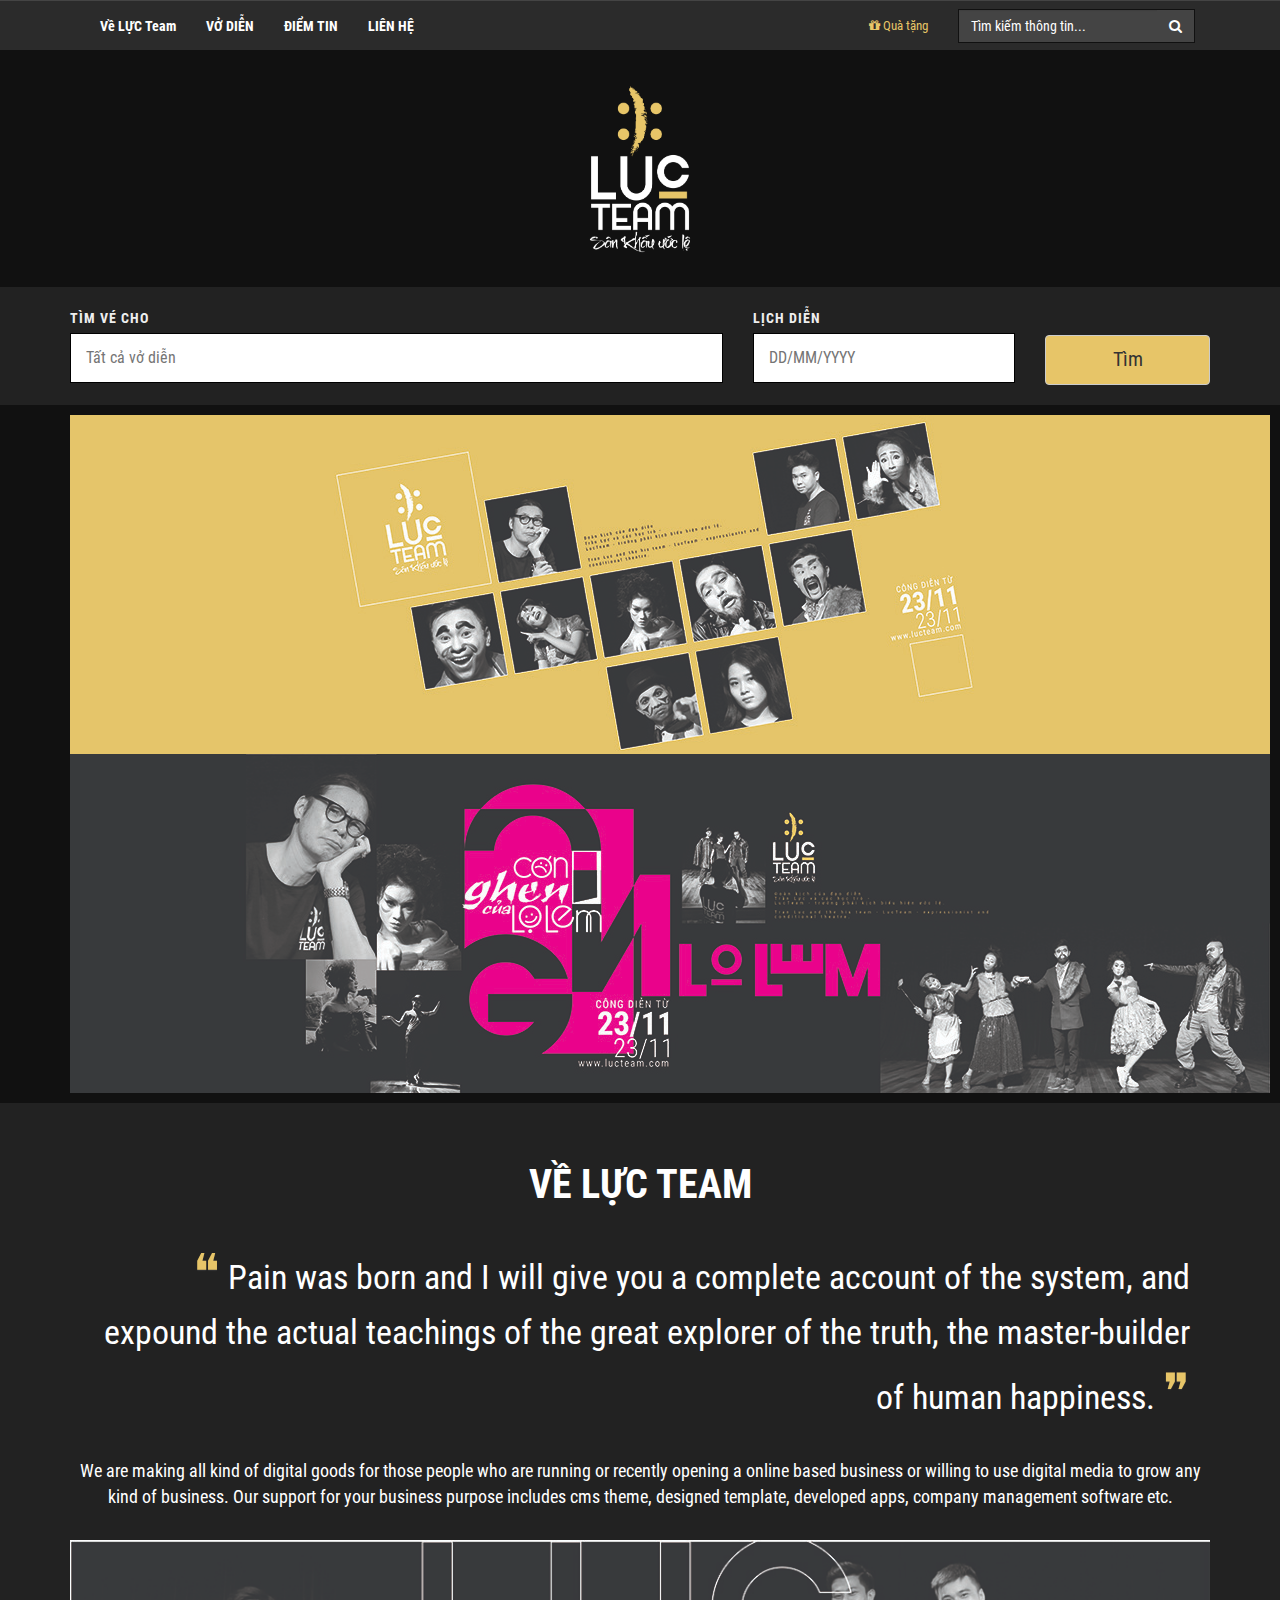
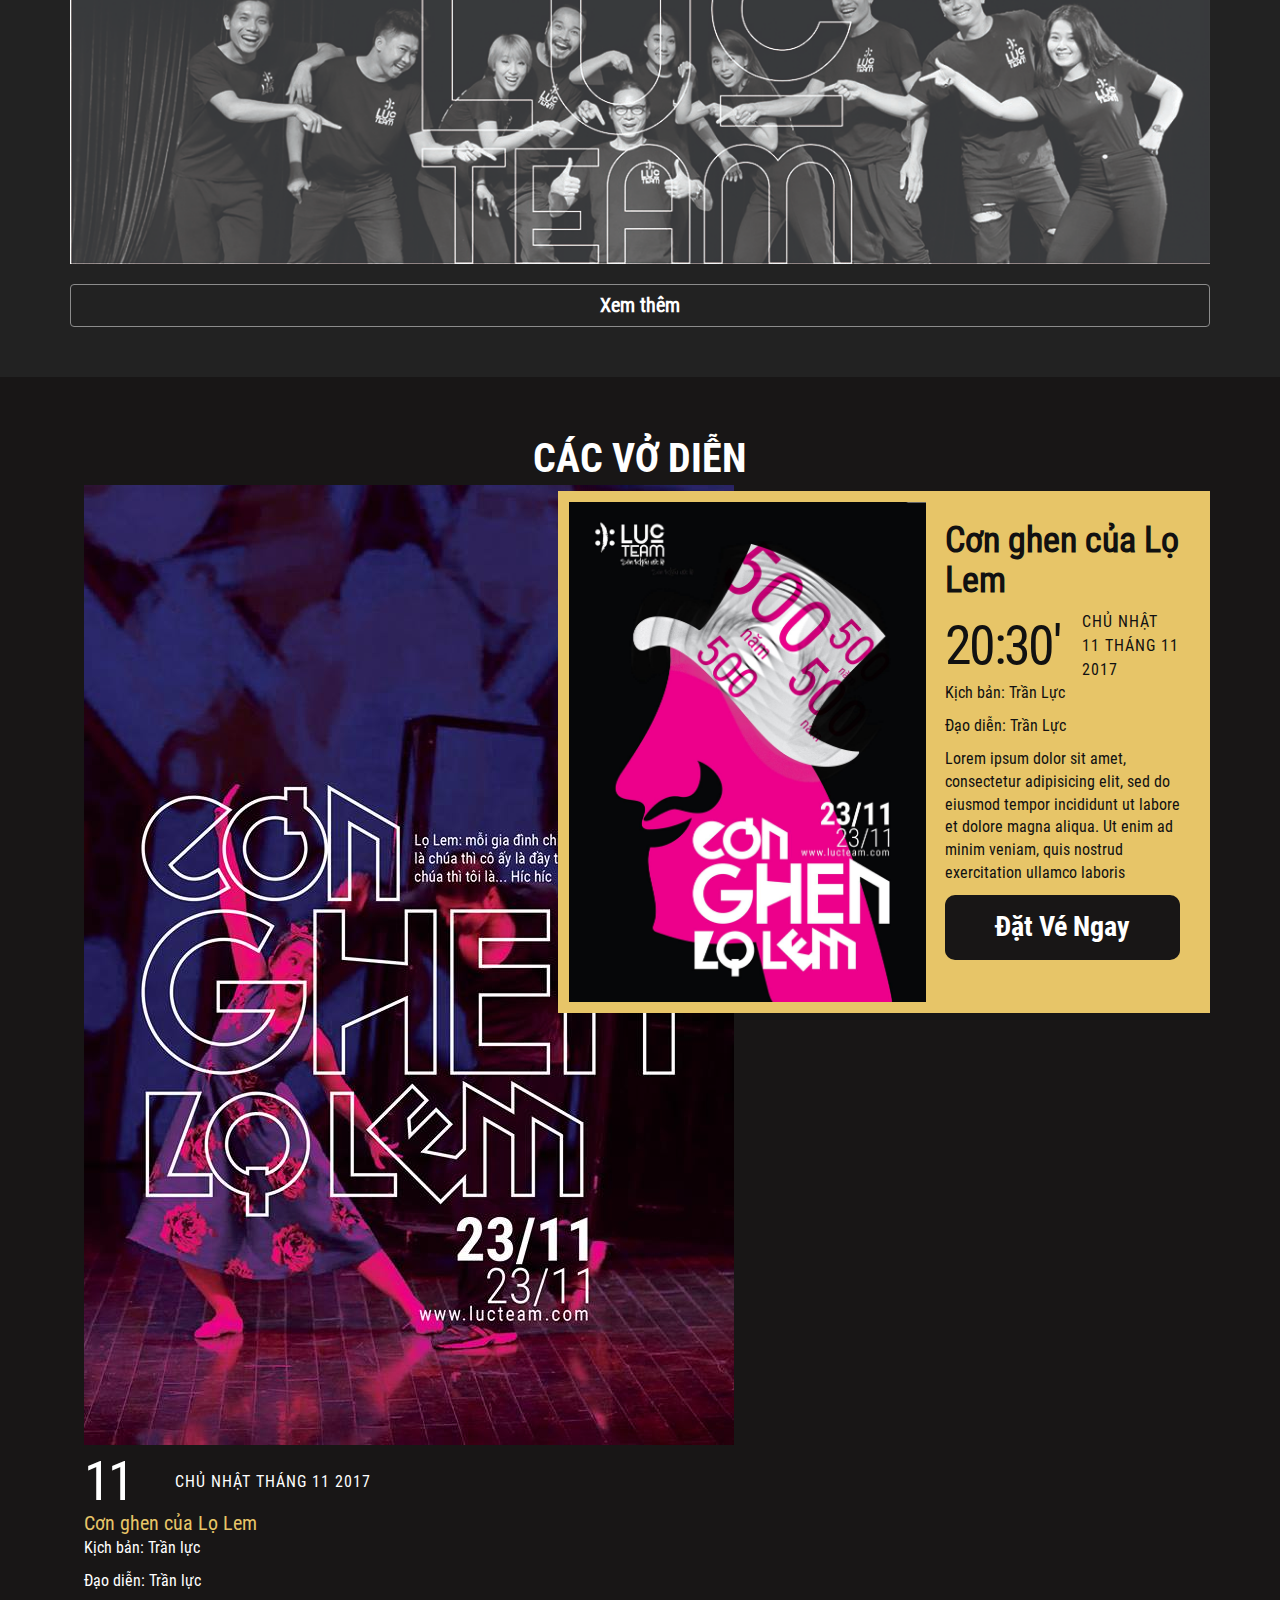
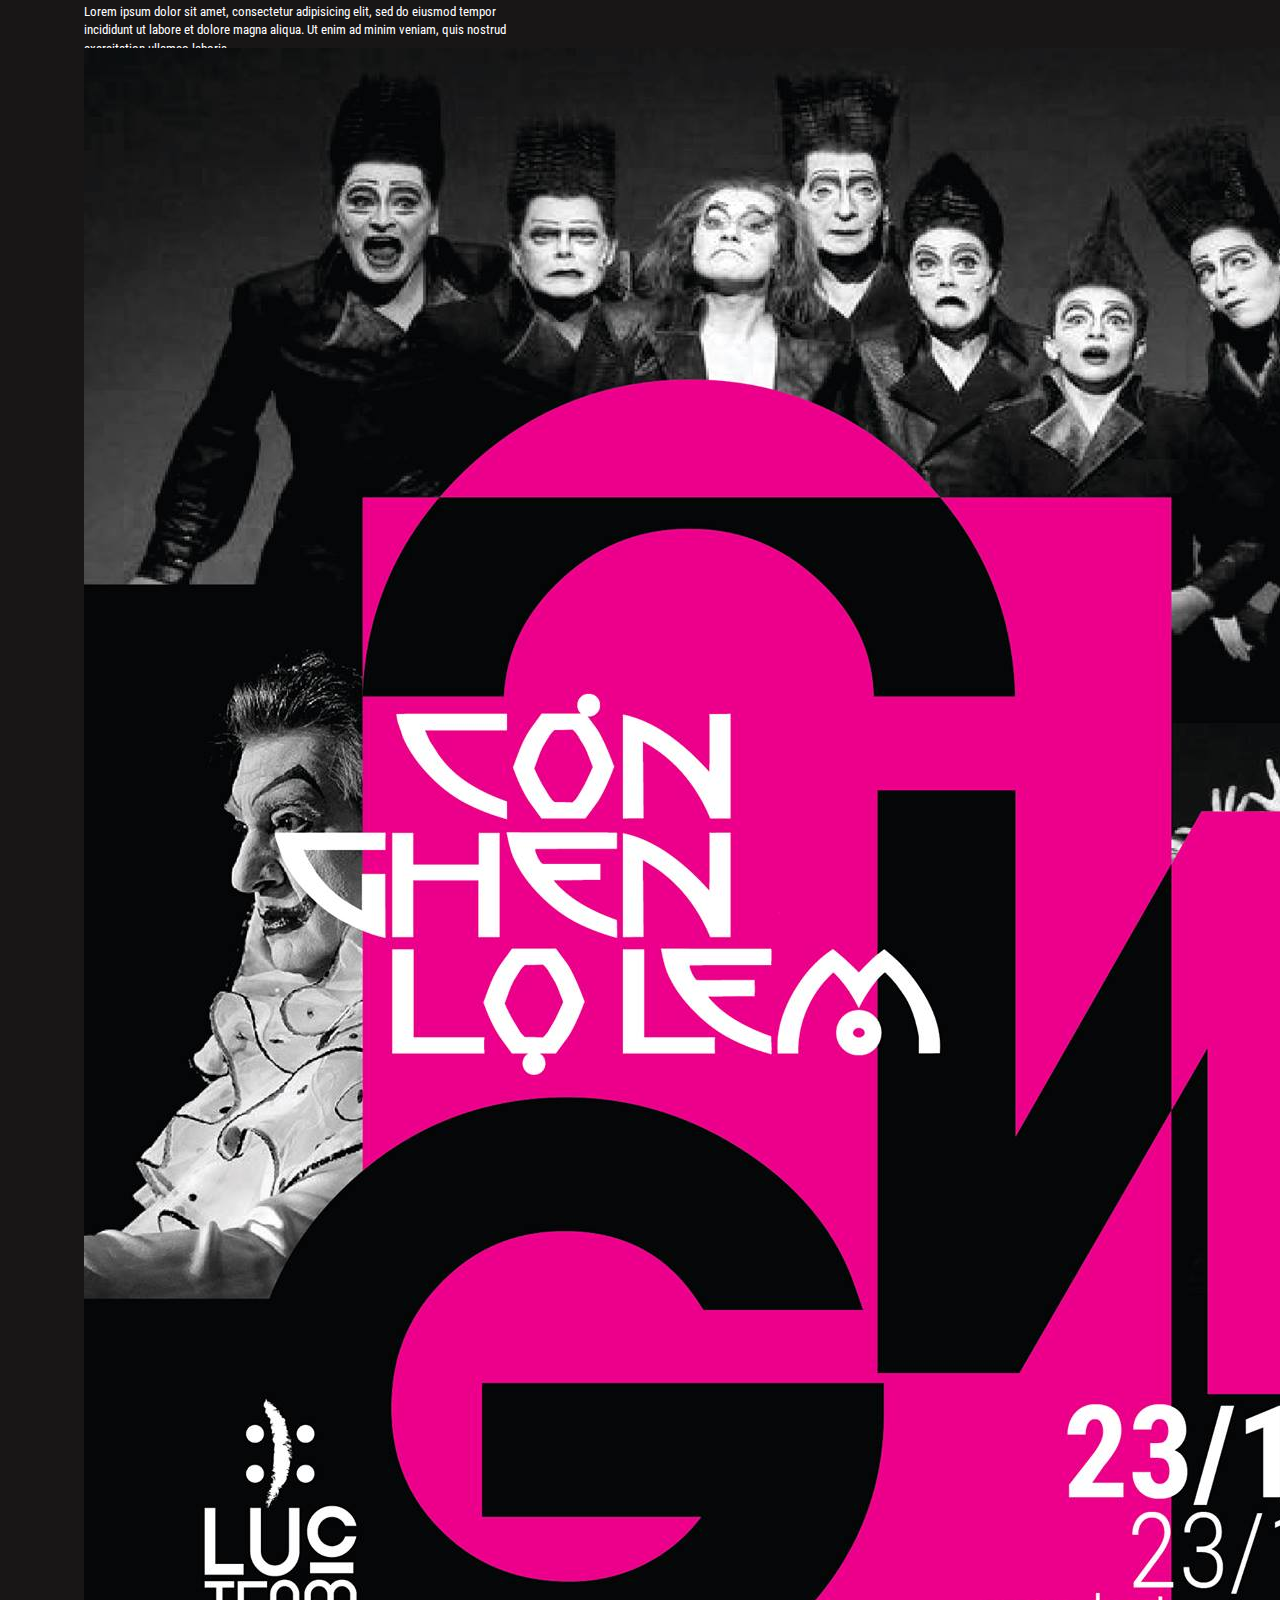
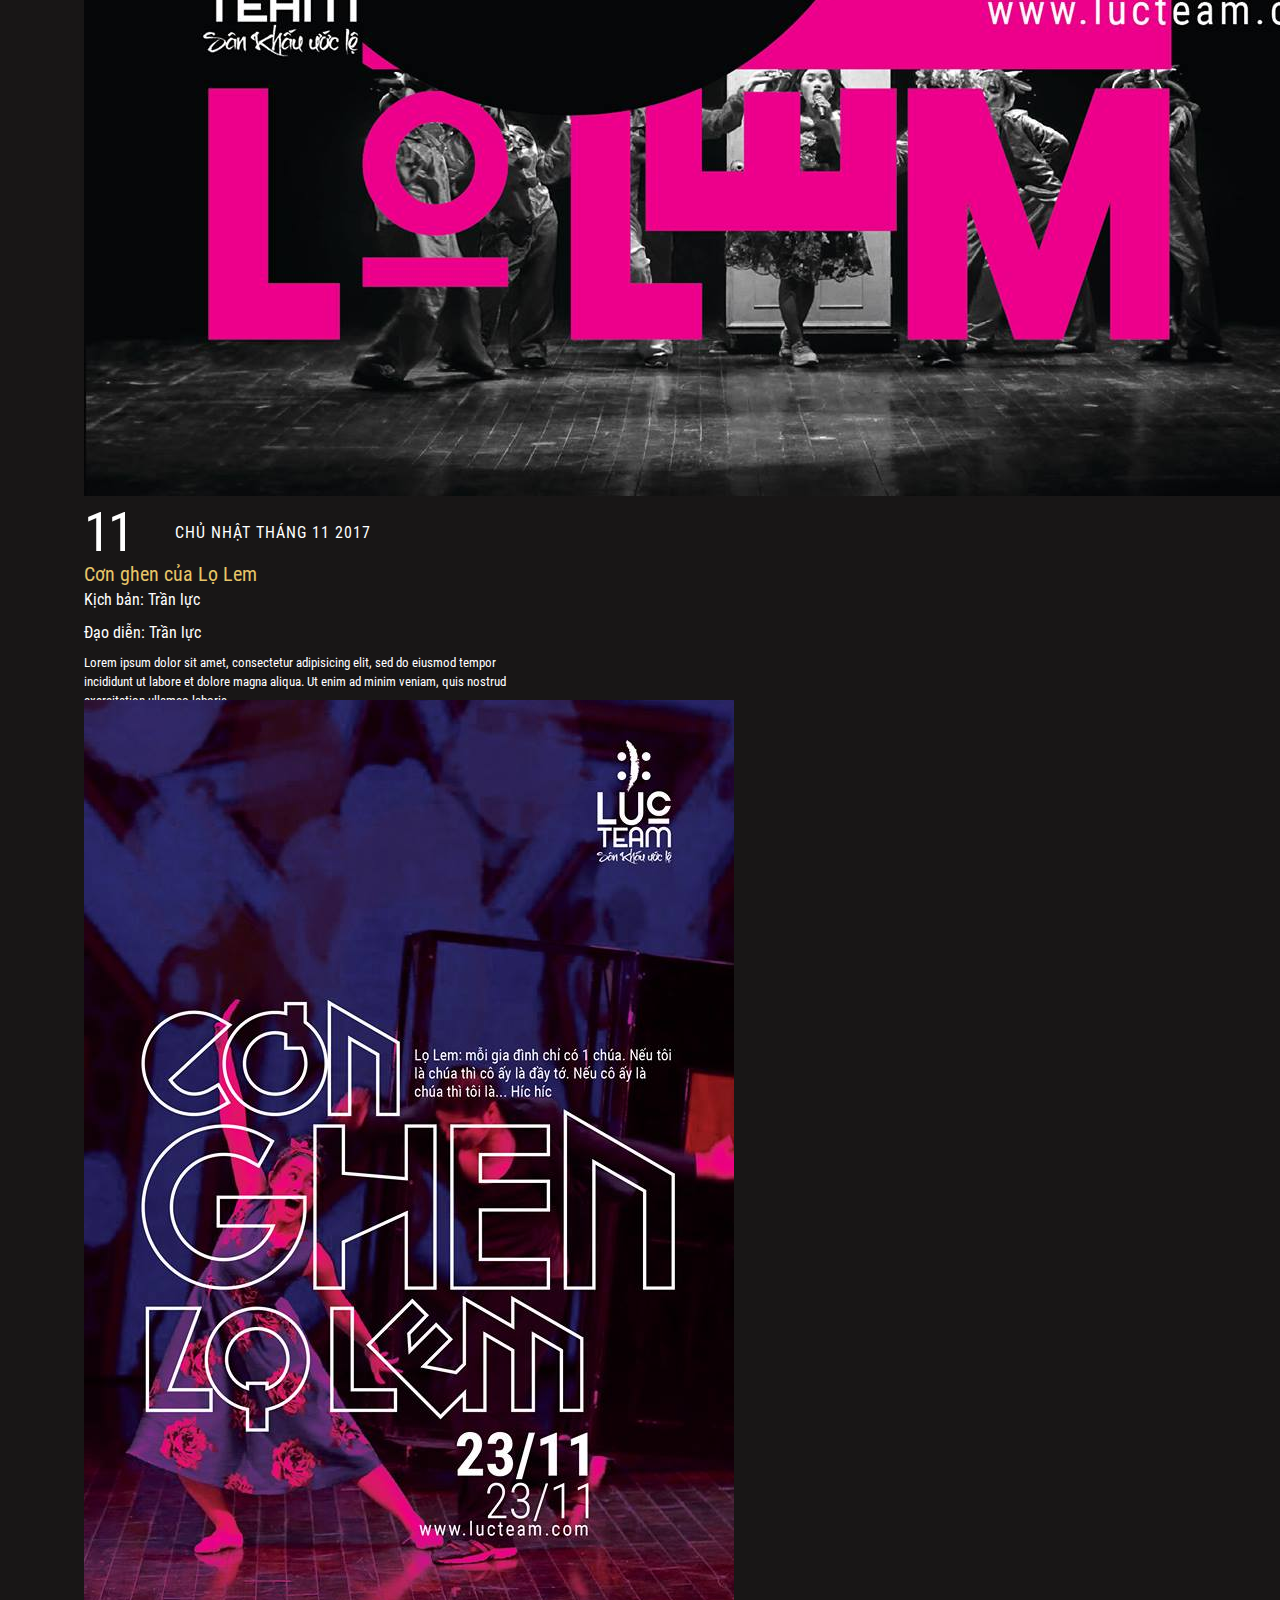
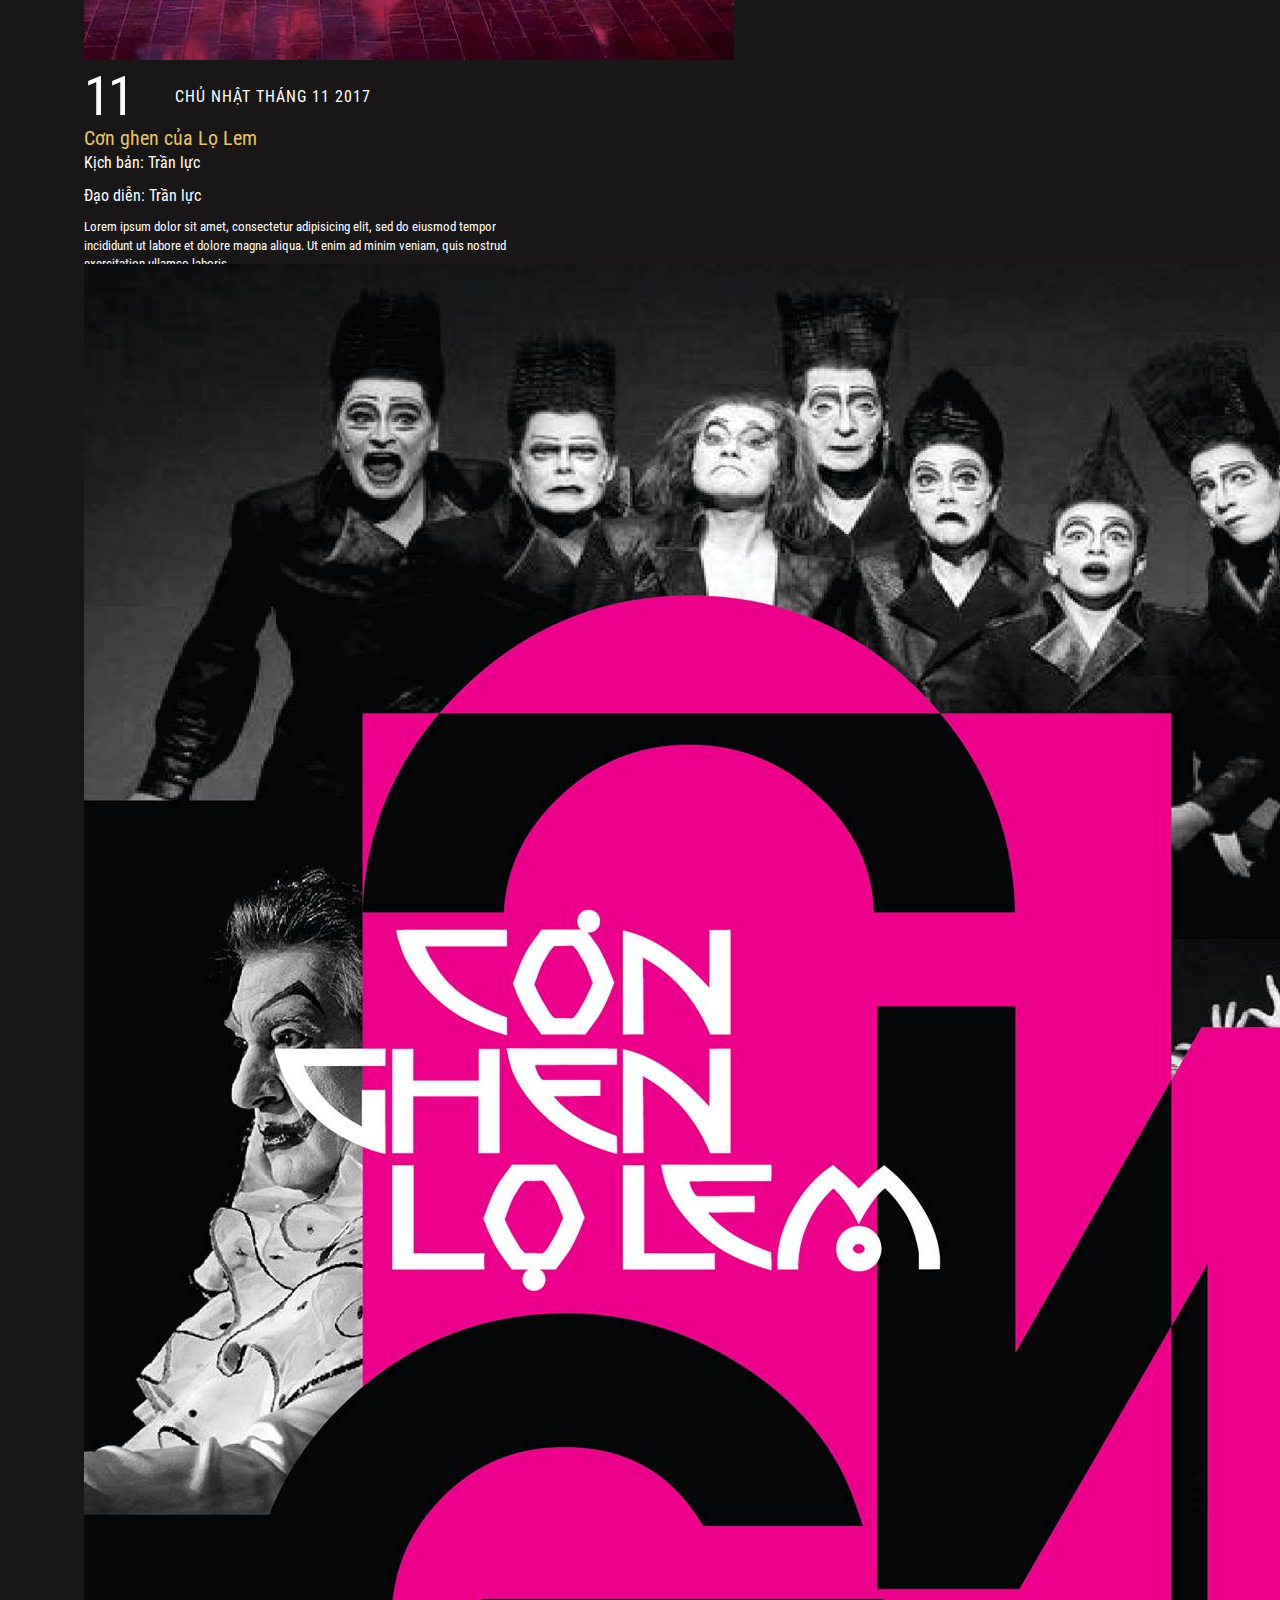
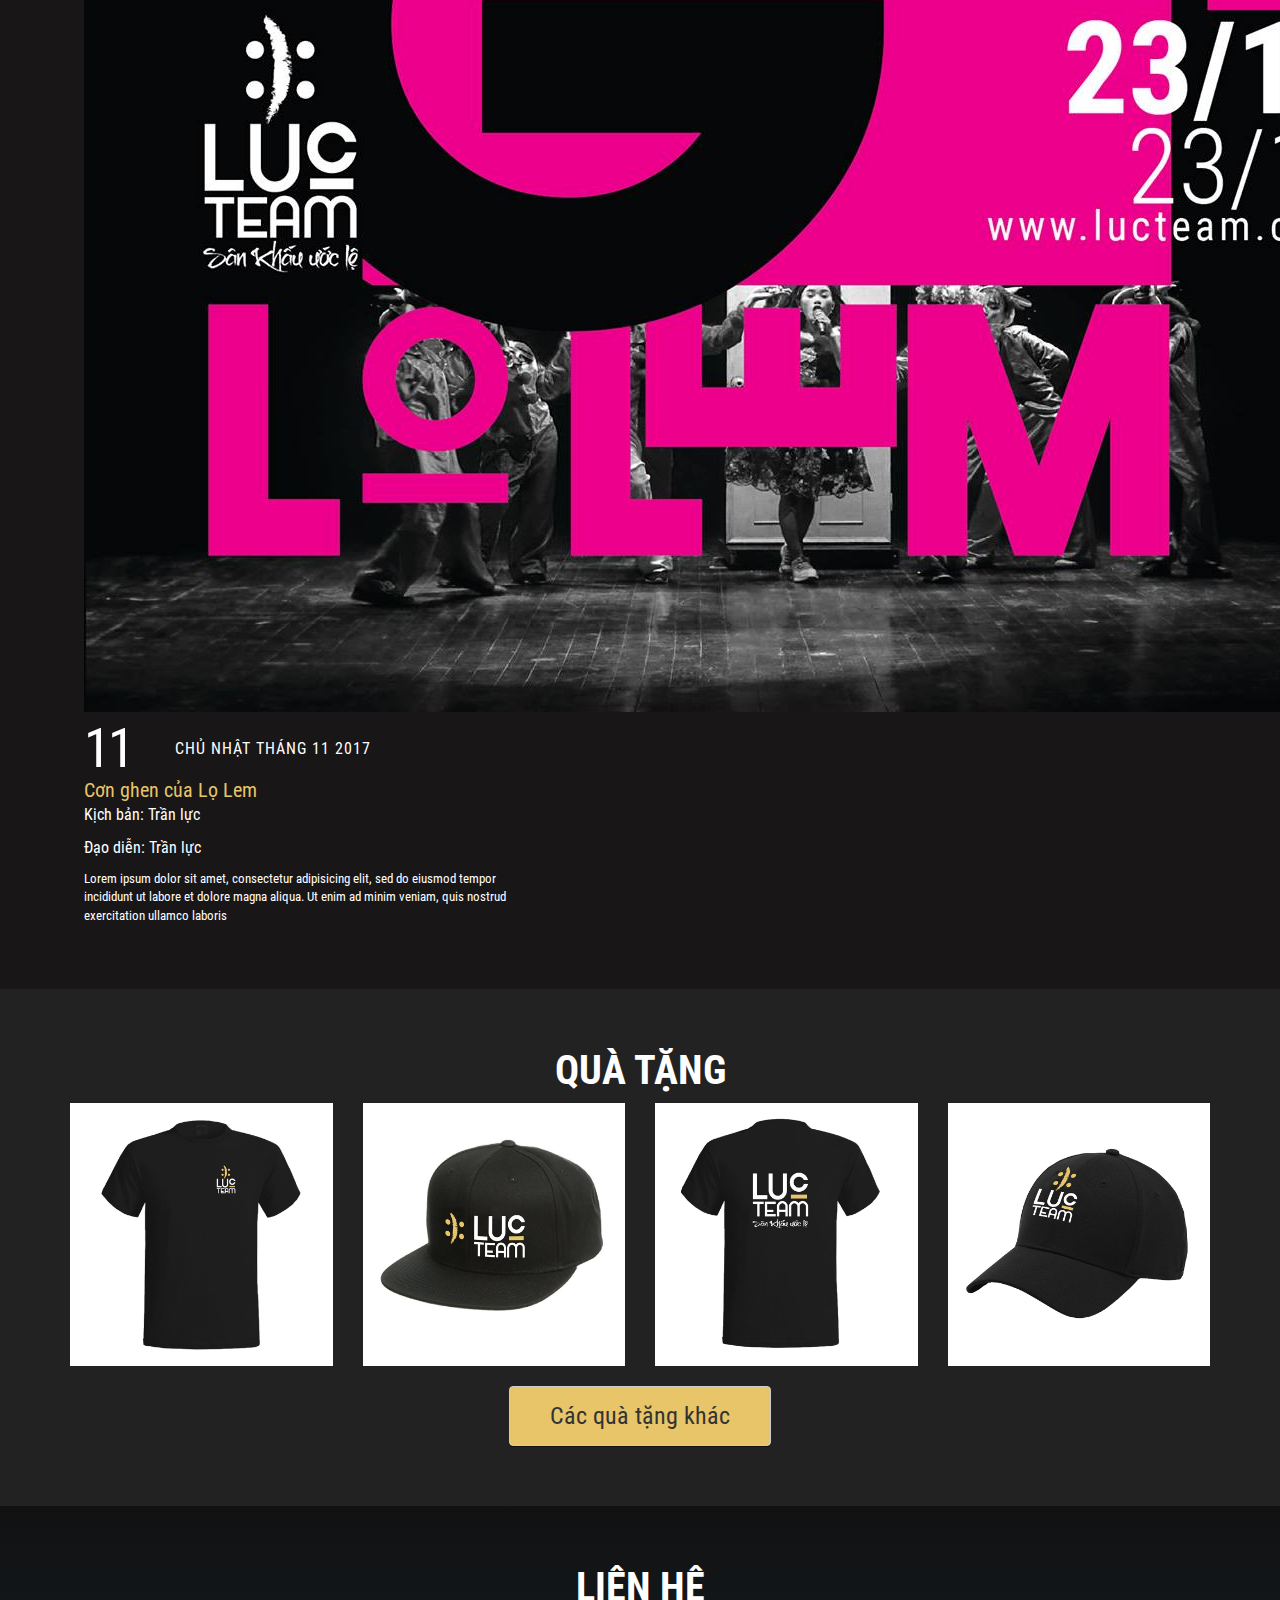
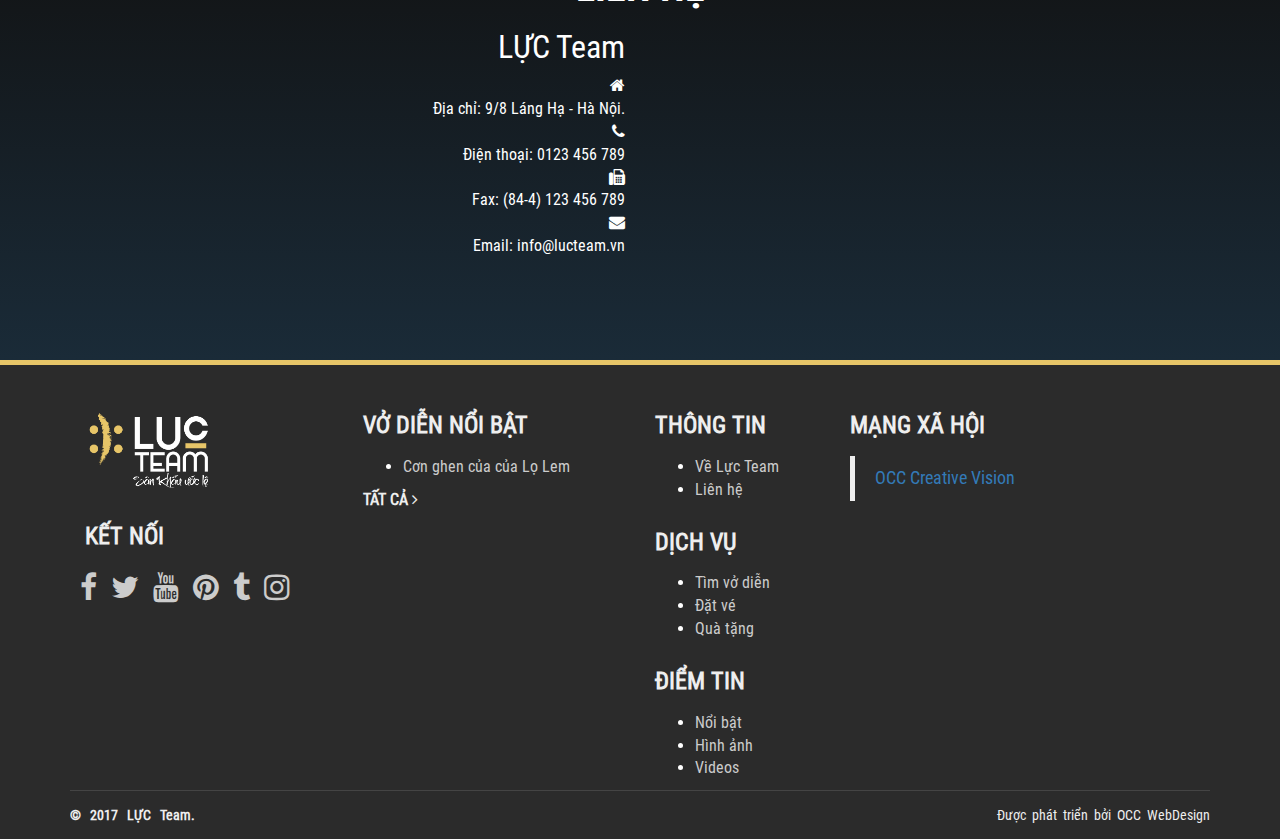
==== commit 3a8191ac: "a" ====
--- a/index.html
+++ b/index.html
@@ -18,7 +18,7 @@
 
 </head>
 <body>
-    <nav class="navbar navbar-default nav-top">
+    <nav class="header-menu navbar navbar-default nav-top">
         <div class="container">
             <!-- Brand and toggle get grouped for better mobile display -->
             <div class="navbar-header">
@@ -108,10 +108,12 @@
         <div class="container">
             <section class="vertical-center slider">
                 <div>
-                    <img src="Statics/lucteam/theme/images/about1.jpg" />
+
+                    <img src="Statics/lucteam/theme/images/slide/con-ghen-lo-em-slide-1.jpg" />
                 </div>
                 <div>
-                    <img src="Statics/lucteam/theme/images/about2.jpg" />
+
+                    <img src="Statics/lucteam/theme/images/slide/con-ghen-lo-lem-slide2.jpg" />
                 </div>
             </section>
         </div>
@@ -132,7 +134,8 @@
             </div>
             <div class="about-image">
 
-                <img src="Statics/lucteam/theme/images/about1.jpg" />
+                <img src="Statics/lucteam/theme/images/ve-luc-tem-1.jpg" />
+               
             </div>
             <div class="about-content-more">
 
@@ -152,18 +155,19 @@
                             Lorem Ipsum is simply dummy text of the printing and typesetting industry. Lorem Ipsum has been the industry's standard dummy text ever since the 1500s, when an unknown printer took a galley of type and scrambled it to make a type specimen book. It has survived not only five centuries, but also the leap into electronic typesetting, remaining essentially unchanged. It was popularised in the 1960s with the release of Letraset sheets containing Lorem Ipsum passages, and more recently with desktop publishing software like Aldus PageMaker including versions of Lorem Ipsum.
                         </p>
                         <p>
-                            <img src="Statics/lucteam/theme/images/about2.jpg" />
+                            <img src="Statics/lucteam/theme/images/ve-luc-team-2.jpg" />
+                           
                         </p>
                         <p>
                             Lorem Ipsum is simply dummy text of the printing and typesetting industry. Lorem Ipsum has been the industry's standard dummy text ever since the 1500s, when an unknown printer took a galley of type and scrambled it to make a type specimen book. It has survived not only five centuries, but also the leap into electronic typesetting, remaining essentially unchanged. It was popularised in the 1960s with the release of Letraset sheets containing Lorem Ipsum passages, and more recently with desktop publishing software like Aldus PageMaker including versions of Lorem Ipsum.
                         </p>
                     </div>
-                    <div class="section-header smb-5">
+                    <div class="section-header smb-5 hidden">
                         <h2 class="section-head wow fadeInLeft animDu-1" style="visibility: visible; animation-name: fadeInLeft;">
                             <span>Nghệ sỹ</span>
                         </h2>
                     </div>
-                    <div class="hidden-content_box">
+                    <div class="hidden-content_box hidden">
                         <p>
                             Lorem Ipsum is simply dummy text of the printing and typesetting industry. Lorem Ipsum has been the industry's standard dummy text ever since the 1500s, when an unknown printer took a galley of type and scrambled it to make a type specimen book. It has survived not only five centuries, but also the leap into electronic typesetting, remaining essentially unchanged. It was popularised in the 1960s with the release of Letraset sheets containing Lorem Ipsum passages, and more recently with desktop publishing software like Aldus PageMaker including versions of Lorem Ipsum.
                         </p>
@@ -174,12 +178,12 @@
                             Lorem Ipsum is simply dummy text of the printing and typesetting industry. Lorem Ipsum has been the industry's standard dummy text ever since the 1500s, when an unknown printer took a galley of type and scrambled it to make a type specimen book. It has survived not only five centuries, but also the leap into electronic typesetting, remaining essentially unchanged. It was popularised in the 1960s with the release of Letraset sheets containing Lorem Ipsum passages, and more recently with desktop publishing software like Aldus PageMaker including versions of Lorem Ipsum.
                         </p>
                     </div>
-                    <div class="section-header smb-5">
+                    <div class="section-header smb-5 hidden">
                         <h2 class="section-head wow fadeInLeft animDu-1" style="visibility: visible; animation-name: fadeInLeft;">
                             <span> Nghệ thuật ước lệ</span>
                         </h2>
                     </div>
-                    <div class="hidden-content_box">
+                    <div class="hidden-content_box hidden">
                         <p>
                             Lorem Ipsum is simply dummy text of the printing and typesetting industry. Lorem Ipsum has been the industry's standard dummy text ever since the 1500s, when an unknown printer took a galley of type and scrambled it to make a type specimen book. It has survived not only five centuries, but also the leap into electronic typesetting, remaining essentially unchanged. It was popularised in the 1960s with the release of Letraset sheets containing Lorem Ipsum passages, and more recently with desktop publishing software like Aldus PageMaker including versions of Lorem Ipsum.
                         </p>
@@ -216,7 +220,7 @@
                                     <span class="date-short">Chủ Nhật Tháng 11 2017</span>
                                 </div>
                                 <div title="The Tragedy of Hamlet, Prince of Denmark" class="dramma-slide-item__title">
-                                    Cơn ghen lọ lem
+                                    Cơn ghen của Lọ Lem
                                 </div>
                                 <div class="dramma-slide-item_info">
                                     <p>Kịch bản: Trần lực</p>
@@ -241,7 +245,7 @@
                                     <span class="date-short">Chủ Nhật Tháng 11 2017</span>
                                 </div>
                                 <div title="The Tragedy of Hamlet, Prince of Denmark" class="dramma-slide-item__title">
-                                    Cơn ghen lọ lem
+                                    Cơn ghen của Lọ Lem
                                 </div>
                                 <div class="dramma-slide-item_info">
                                     <p>Kịch bản: Trần lực</p>
@@ -266,7 +270,7 @@
                                     <span class="date-short">Chủ Nhật Tháng 11 2017</span>
                                 </div>
                                 <div title="The Tragedy of Hamlet, Prince of Denmark" class="dramma-slide-item__title">
-                                    Cơn ghen lọ lem
+                                    Cơn ghen của Lọ Lem
                                 </div>
                                 <div class="dramma-slide-item_info">
                                     <p>Kịch bản: Trần lực</p>
@@ -291,7 +295,7 @@
                                     <span class="date-short">Chủ Nhật Tháng 11 2017</span>
                                 </div>
                                 <div title="The Tragedy of Hamlet, Prince of Denmark" class="dramma-slide-item__title">
-                                    Cơn ghen lọ lem
+                                    Cơn ghen của Lọ Lem
                                 </div>
                                 <div class="dramma-slide-item_info">
                                     <p>Kịch bản: Trần lực</p>
@@ -312,7 +316,7 @@
                             <img src="Statics/lucteam/theme/images/con-ghen-lo-lem.jpg" />
                         </div>
                         <div class="hot-dramma__content">
-                            <h3 class="hot-dramma__title">Cơn ghen lọ lem</h3>
+                            <h3 class="hot-dramma__title">Cơn ghen của Lọ Lem</h3>
                             <div class="hot-dramma__timestamp">
                                 <span class="date-day">20:30'</span>
                                 <span class="date-short">Chủ Nhật <br /> 11 Tháng 11 2017</span>
@@ -327,6 +331,9 @@
                                 <p>
                                     Lorem ipsum dolor sit amet, consectetur adipisicing elit, sed do eiusmod tempor incididunt ut labore et dolore magna aliqua. Ut enim ad minim veniam, quis nostrud exercitation ullamco laboris
                                 </p>
+                                <a href="#" class="btn-buy btn-buy__single">
+                                    <span style="    font-size: 28px;">Đặt Vé Ngay</span>
+                                </a>
                             </div>
                         </div>
                     </div>
@@ -335,7 +342,7 @@
         </div>
     </div>
 
-    <div id="diem-tin" class="home-article bg-main">
+    <div id="diem-tin" class="home-article bg-main hidden">
         <div class="container">
             <div class="area-title">
                 <h3>Điểm tin Nóng</h3>
@@ -418,7 +425,7 @@
         </div>
     </div>
 
-    <div id="qua-tang" class="home-gift">
+    <div id="qua-tang" class="home-gift bg-main">
         <div class="container">
             <div class="area-title">
                 <h3>Quà tặng</h3>
@@ -426,27 +433,31 @@
             <div class="row">
                 <div class="col-md-3 col-sm-6 col-xs-12">
                     <div class="gift-list-item">
-                        <img src="Statics/lucteam/theme/images/banner1.jpg" />
+
+                        <img src="Statics/lucteam/theme/images/qua-tang/qt1.jpg" />
                     </div>
                 </div>
                 <div class="col-md-3 col-sm-6 col-xs-12">
                     <div class="gift-list-item">
-                        <img src="Statics/lucteam/theme/images/banner2.jpg" />
+
+                        <img src="Statics/lucteam/theme/images/qua-tang/qt3.jpg" />
                     </div>
                 </div>
                 <div class="col-md-3 col-sm-6 col-xs-12">
                     <div class="gift-list-item">
-                        <img src="Statics/lucteam/theme/images/banner3.jpg" />
+
+                        <img src="Statics/lucteam/theme/images/qua-tang/qt2.jpg" />
                     </div>
                 </div>
                 <div class="col-md-3 col-sm-6 col-xs-12">
                     <div class="gift-list-item">
-                        <img src="Statics/lucteam/theme/images/banner4.jpg" />
+
+                        <img src="Statics/lucteam/theme/images/qua-tang/qt4.jpg" />
                     </div>
                 </div>
             </div>
             <div class="text-center more-btn-box">
-                <a class="btn btn-default more-btn" href="#">Các quà tặng khác</a>
+                <a class="btn btn-default more-btn" href="javascript:void(0)">Các quà tặng khác</a>
             </div>
         </div>
     </div>
@@ -532,83 +543,15 @@
                 <div class="col-xs-12 col-md-3 mbx">
                     <h3 class="small-heading footer-headers">Vở diễn nổi bật</h3>
                     <ul class="standard-list">
-
                         <li class="standard-list__list-item font-14" translate="no">
-                            <a class="gray-link-lt" href="#">
-                                Hamilton
+                            <a class="gray-link-lt" href="javascript:void(0)">
+                                Cơn ghen của của Lọ Lem
                             </a>
                         </li>
-
-                        <li class="standard-list__list-item font-14" translate="no">
-                            <a class="gray-link-lt" href="#">
-                                Wicked
-                            </a>
-                        </li>
-
-                        <li class="standard-list__list-item font-14" translate="no">
-                            <a class="gray-link-lt" href="#">
-                                The Lion King
-                            </a>
-                        </li>
-
-                        <li class="standard-list__list-item font-14" translate="no">
-                            <a class="gray-link-lt" href="#">
-                                The Phantom of the Opera
-                            </a>
-                        </li>
-
-                        <li class="standard-list__list-item font-14" translate="no">
-                            <a class="gray-link-lt" href="#">
-                                Dear Evan Hansen
-                            </a>
-                        </li>
-
-                        <li class="standard-list__list-item font-14" translate="no">
-                            <a class="gray-link-lt" href="#">
-                                Aladdin
-                            </a>
-                        </li>
-
-                        <li class="standard-list__list-item font-14" translate="no">
-                            <a class="gray-link-lt" href="#">
-                                The Book of Mormon
-                            </a>
-                        </li>
-
-                        <li class="standard-list__list-item font-14" translate="no">
-                            <a class="gray-link-lt" href="#">
-                                School of Rock - The Musical
-                            </a>
-                        </li>
-
-                        <li class="standard-list__list-item font-14" translate="no">
-                            <a class="gray-link-lt" href="#">
-                                Waitress
-                            </a>
-                        </li>
-
-                        <li class="standard-list__list-item font-14" translate="no">
-                            <a class="gray-link-lt" href="#">
-                                Cats
-                            </a>
-                        </li>
-
-                        <li class="standard-list__list-item font-14" translate="no">
-                            <a class="gray-link-lt" href="#">
-                                A Bronx Tale
-                            </a>
-                        </li>
-
-                        <li class="standard-list__list-item font-14" translate="no">
-                            <a class="gray-link-lt" href="#">
-                                Anastasia
-                            </a>
-                        </li>
-
                     </ul>
                     <span class="font-alpha font-14 footer-headers ls-norm">
-                        <a href="/shows/tickets/" class="almost-white-link no-transform">
-                            All Shows
+                        <a href="javascript:void(0)" class="almost-white-link no-transform">
+                            Tất cả
                             <span>
                                 <i class="fa fa-angle-right pls center-v" aria-hidden="true"></i>
                             </span>
@@ -619,36 +562,36 @@
                     <h3 class="small-heading footer-headers">Thông tin</h3>
                     <ul class="standard-list">
                         <li class="standard-list__list-item font-14">
-                            <a class="gray-link-lt" href="#">Giới thiệu</a>
+                            <a class="gray-link-lt" href="javascript:void(0)">Về Lực Team</a>
                         </li>
                         <li class="standard-list__list-item font-14">
-                            <a class="gray-link-lt" href="#">Liên hệ</a>
+                            <a class="gray-link-lt" href="javascript:void(0)">Liên hệ</a>
                         </li>
                     </ul>
 
                     <h3 class="small-heading footer-headers ptm">Dịch vụ</h3>
                     <ul class="standard-list">
                         <li class="standard-list__list-item font-14">
-                            <a class="gray-link-lt" href="#">Tìm vở diễn</a>
+                            <a class="gray-link-lt" href="javascript:void(0)">Tìm vở diễn</a>
                         </li>
                         <li class="standard-list__list-item font-14">
-                            <a class="gray-link-lt" href="#">Đặt vé</a>
+                            <a class="gray-link-lt" href="javascript:void(0)">Đặt vé</a>
                         </li>
                         <li class="standard-list__list-item font-14">
-                            <a class="gray-link-lt" href="#">Quà tặng</a>
+                            <a class="gray-link-lt" href="javascript:void(0)">Quà tặng</a>
                         </li>
                     </ul>
 
                     <h3 class="small-heading footer-headers">ĐIỂM TIN</h3>
                     <ul class="standard-list">
                         <li class="standard-list__list-item font-14">
-                            <a class="gray-link-lt" href="#">Nổi bật</a>
+                            <a class="gray-link-lt" href="javascript:void(0)">Nổi bật</a>
                         </li>
                         <li class="standard-list__list-item font-14">
-                            <a class="gray-link-lt" href="#">Hình ảnh</a>
+                            <a class="gray-link-lt" href="javascript:void(0)">Hình ảnh</a>
                         </li>
                         <li class="standard-list__list-item font-14">
-                            <a class="gray-link-lt" href="#">Videos</a>
+                            <a class="gray-link-lt" href="javascript:void(0)">Videos</a>
                         </li>
                     </ul>
                 </div>
@@ -696,10 +639,10 @@
 
         $(window).scroll(function () {
             if ($(window).scrollTop() >= 300) {
-                $('nav').addClass('fixed-header');
+                $('.header-menu').addClass('fixed-header');
             }
             else {
-                $('nav').removeClass('fixed-header');
+                $('.header-menu').removeClass('fixed-header');
             }
         });
 
--- a/Statics/lucteam/theme/css/style.css
+++ b/Statics/lucteam/theme/css/style.css
@@ -12,10 +12,48 @@
     padding: 20px 0;
 }
 
-    .logo-box .logo-image {
-        width: 100%;
-        height: auto;
-    }
+.navbar {
+    border-radius: 0;
+}
+
+.navbar-brand {
+    height: auto;
+    padding: 0;
+}
+
+    .navbar-brand img {
+        width: 100px;
+    }
+
+.header-style-2 {
+    padding-top: 10px;
+}
+
+.breadcrumb-list {
+    background: #111;
+    border-radius: 0;
+}
+
+.breadcrumb {
+    padding: 8px 15px;
+    margin-bottom: 0;
+    list-style: none;
+    background-color: transparent;
+    border-radius: 4px;
+}
+
+.breadcrumb-item a {
+    color: #fff;
+}
+
+    .breadcrumb-item a:hover, .breadcrumb-item.active {
+        color: #e7c568;
+    }
+
+.logo-box .logo-image {
+    width: 100%;
+    height: auto;
+}
 
 .fixed-header {
     position: fixed;
@@ -646,7 +684,7 @@
 
 .home-gift {
     padding: 40px 0;
-    background: rgba(24,22,22,1);
+    background: #222;
     color: #fff;
 }
 
@@ -793,3 +831,616 @@
         padding-left: 0;
         list-style: none;
     }
+
+.flex-grid__item {
+    flex: 0 0 auto;
+}
+
+.sidebar-widget {
+    position: relative;
+}
+
+    .sidebar-widget h2 {
+        font-size: 18px;
+        margin: 0;
+        padding-bottom: 15px;
+        border-bottom: 1px solid #ddd;
+    }
+
+    .sidebar-widget .list {
+        position: relative;
+        list-style: none;
+        padding: 0;
+        margin: 0;
+        padding-top: 10px;
+    }
+
+        .sidebar-widget .list li {
+            position: relative;
+            line-height: 24px;
+            margin-bottom: 10px;
+        }
+
+            .sidebar-widget .list li a {
+                position: relative;
+                display: block;
+                color: #777777;
+                font-size: 15px;
+                font-weight: 300;
+                line-height: 24px;
+                padding: 5px 15px;
+                padding-left: 0px;
+            }
+
+.main-page {
+    background: #eee;
+    padding: 40px 0;
+}
+
+.card {
+    /*width: 33.333%;
+    float: left;*/
+    padding: 6px;
+    background: #fff;
+}
+
+.card__body {
+    padding: 10px;
+}
+
+.card__title {
+    margin: 0;
+    font-size: 18px;
+    color: #111;
+    font-family: 'RobotoCondensed-Bold', sans-serif;
+}
+
+.featured-slide .slick-next, .featured-slide .slick-prev {
+    z-index: 99;
+}
+
+.featured-slide .slick-next {
+    right: 5px;
+}
+
+.featured-slide .slick-prev {
+    left: -15px;
+}
+
+    .featured-slide .slick-prev:before, .featured-slide .slick-next:before {
+        font-family: 'slick';
+        line-height: 1;
+        opacity: 1;
+        font-size: 42px;
+        color: #e7c568;
+        -webkit-font-smoothing: antialiased;
+        -moz-osx-font-smoothing: grayscale;
+    }
+
+.featured-title {
+    color: #444;
+    margin: 0;
+    padding-bottom: 10px;
+    font-size: 22px;
+}
+
+.featured-link {
+}
+
+    .featured-link:hover {
+        text-decoration: none;
+    }
+
+        .featured-link:hover .card {
+            -webkit-transform: translate(0, -4px);
+            -ms-transform: translate(0, -4px);
+            transform: translate(0, -4px);
+            box-shadow: 0px 7px 10px -2px rgba(0,0,0,0.2), 0px -4px 5px -3px rgba(0,0,0,0.2);
+        }
+
+.page-title {
+    font-size: 24px;
+    color: #444;
+    margin: 0;
+}
+
+.card-item {
+    position: relative;
+    display: block;
+    margin-top: 15px;
+    margin-bottom: 15px;
+    background-color: #f9f9f9;
+    border: 1px solid transparent;
+    border-radius: 0;
+    background-color: #f9f9f9;
+    border-color: #ddd;
+}
+
+    .card-item:hover {
+        box-shadow: 0px 4px 5px 1px rgba(0,0,0,0.2), 0px -2px 1px -3px rgba(0,0,0,0.2);
+    }
+
+.card-item__body {
+    padding: 30px;
+}
+
+    .card-item__body .media-object {
+        width: 180px;
+    }
+
+.card-item__title {
+    margin: 0;
+    font-size: 36px;
+    color: #111;
+    font-weight: 600;
+    font-family: 'RobotoCondensed-Bold', sans-serif;
+    margin-bottom: 10px;
+}
+
+    .card-item__title a {
+        color: #111;
+    }
+
+.card-item__price {
+    font-weight: 600;
+    font-size: 16px;
+    font-family: 'RobotoCondensed-Bold', sans-serif;
+    margin-bottom: 8px;
+}
+
+.card-item__time {
+    font-size: 16px;
+    margin-bottom: 8px;
+}
+
+.green {
+    color: #4aa916;
+}
+
+.btn--blue {
+    font-size: 20px;
+    color: #fff;
+    text-shadow: 0px 1px 0px #111;
+    /* font-weight: 900; */
+    color: #fff !important;
+    background: #0069e0;
+    background-image: linear-gradient(to bottom, #429bff 0%, #0069e0 100%);
+    background-repeat: repeat-x;
+    filter: progid:DXImageTransform.Microsoft.gradient(startColorstr='#FF429BFF', endColorstr='#FF0069E0', GradientType=0);
+    background-size: auto 200%;
+    background-position: 0 100%;
+    -webkit-transition: 0.3s ease all;
+    transition: 0.3s ease all;
+    box-shadow: #111 0px 1px 0px 0px;
+    font-family: 'RobotoCondensed-Bold', sans-serif;
+}
+
+.card-item__description p {
+    color: #777;
+    font-style: italic;
+}
+
+.link-more {
+    font-size: 20px;
+}
+
+.styled-pagination {
+    margin-top: 30px;
+}
+
+    .styled-pagination li {
+        position: relative;
+        display: inline-block;
+        margin: 0px 5px 7px 0px;
+    }
+
+        .styled-pagination li a {
+            position: relative;
+            display: block;
+            line-height: 24px;
+            padding: 10px 5px;
+            font-size: 16px;
+            min-width: 46px;
+            color: #989898;
+            font-weight: 300;
+            text-align: center;
+            border-radius: 50%;
+            border: 1px solid #989898;
+            background-color: #f4f4f4;
+            transition: all 500ms ease;
+            -webkit-transition: all 500ms ease;
+            -ms-transition: all 500ms ease;
+            -o-transition: all 500ms ease;
+            -moz-transition: all 500ms ease;
+            font-family: 'Assistant', sans-serif;
+        }
+
+            .styled-pagination li a:hover, .styled-pagination li a.active {
+                color: #ffffff;
+                background: #00bff3;
+                border-color: #00bff3;
+            }
+
+.list-shows {
+    padding-top: 20px;
+}
+
+.detail-page__banner {
+    max-height: 600px;
+    height: 400px;
+    width: 100%;
+    position: relative;
+}
+
+.detail-page__banner-box {
+    position: relative;
+    text-align: center;
+    padding-top: 30px;
+}
+
+.detail-page__theatre {
+    display: inline-block;
+    vertical-align: middle;
+    background-color: transparent;
+    border: 1px solid #ccc;
+    padding: 10px;
+    line-height: 1;
+    text-align: center;
+    white-space: nowrap;
+    color: #ddd;
+    text-transform: uppercase;
+    letter-spacing: 1px;
+    font-size: 14px;
+    font-family: 'RobotoCondensed-Bold', sans-serif;
+}
+
+.detail-page__theatre-span {
+    text-shadow: 0px 1px 0px black;
+}
+
+.detail-page__name {
+    color: #eee;
+    text-shadow: 0px 1px 4px black;
+    font-size: 50px;
+    line-height: 1.143;
+    letter-spacing: -1px;
+    margin-top: 15px;
+    margin-bottom: 15px;
+    font-family: 'RobotoCondensed-Bold', sans-serif;
+}
+
+.detail-page__banner-mask {
+    position: absolute;
+    width: 100%;
+    height: 100%;
+    top: 0;
+    left: 0;
+    box-shadow: inset 0 150px 156px 0 rgba(0,0,0,.78);
+}
+
+.detail-page__wrapper {
+}
+
+.detail-page__wrapper-background {
+    display: block;
+    position: absolute;
+    width: 50%;
+    height: calc(100% + 285px);
+}
+
+.detail-page__wrapper-background__left {
+    left: 0;
+    background-color: #222;
+}
+
+.detail-page__wrapper-background__right {
+    right: 0;
+    background-color: #eee;
+    border-top: solid 1px white;
+}
+
+.detail-page__wrapper-content {
+    display: table;
+    width: 100%;
+}
+
+.show-detail__left {
+    position: relative;
+    min-height: 1px;
+    padding-right: 15px;
+    padding-left: 15px;
+    width: 235.9px;
+    border-right: solid 1px black;
+    display: table-cell;
+    float: none;
+    vertical-align: top;
+}
+
+.show-detail__left-mt {
+    margin-top: -200px;
+}
+
+.show-detail__poster-box {
+    position: relative;
+}
+
+.show-detail__poster {
+    width: 100%;
+    zoom: 1;
+    box-shadow: 0px -2px 8px 0px rgba(0,0,0,0.67);
+}
+
+.abs-top-right-bottom-left {
+    top: 0;
+    right: 0;
+    bottom: 0;
+    left: 0;
+    position: absolute;
+}
+
+.sk-inner-border {
+    border: 1px solid rgba(255,255,255,0.2);
+    outline: 1px solid #fff;
+}
+
+.btn-buy {
+    display: block;
+    width: 100%;
+    padding-left: 0;
+    padding-right: 0;
+    border-radius: 10px;
+    white-space: normal;
+    text-shadow: 0px 1px 0px #111;
+    font-family: 'RobotoCondensed-Bold', sans-serif;
+    text-align: center;
+    padding: 12px 40px;
+}
+
+.btn-buy__single {
+    margin-top: 10px;
+    color: #fff;
+    background: #181616;
+    box-shadow: #181616 0px 1px 0px 0px;
+    background-image: -webkit-linear-gradient(top, #181616 0%, #181616 100%);
+    background-image: linear-gradient(to bottom, #181616 0%, #181616 100%);
+    background-repeat: repeat-x;
+    filter: progid:DXImageTransform.Microsoft.gradient(startColorstr='#FF429BFF', endColorstr='#FF0069E0', GradientType=0);
+    background-size: auto 200%;
+    background-position: 0 100%;
+    -webkit-transition: 0.3s ease all;
+    transition: 0.3s ease all;
+}
+
+    .btn-buy__single:hover, .btn-buy__single:focus, .btn-buy__single:active {
+        color: #fff;
+        text-decoration: none;
+        background-position: -10px -10px;
+    }
+
+    .btn-buy__single p {
+        margin: 0;
+        color: #b3d7ec;
+    }
+
+.btn-buy__group {
+    margin-top: 10px;
+    color: #fff;
+    background: #777;
+    box-shadow: #111 0px 1px 0px 0px;
+    background-image: -webkit-linear-gradient(top, #ccc 0%, #777 100%);
+    background-image: linear-gradient(to bottom, #ccc 0%, #777 100%);
+    background-repeat: repeat-x;
+    filter: progid:DXImageTransform.Microsoft.gradient(startColorstr='#FFCCCCCC', endColorstr='#FF777777', GradientType=0);
+    background-size: auto 200%;
+    background-position: 0 100%;
+    -webkit-transition: 0.3s ease all;
+    transition: 0.3s ease all;
+}
+
+    .btn-buy__group:hover, .btn-buy__group:focus, .btn-buy__group:active {
+        color: #fff;
+        text-decoration: none;
+        background-position: -10px -10px;
+    }
+
+    .btn-buy__group span {
+        font-size: 14px;
+        display: block;
+    }
+
+.show-detail__info-box {
+    margin-top: 10px;
+    padding-top: 10px;
+    padding-bottom: 10px;
+    border-top: 1px solid #333;
+}
+
+.show-detail__info-box__title {
+    font-family: 'RobotoCondensed-Bold', sans-serif;
+    text-transform: uppercase;
+    letter-spacing: 1px;
+    font-size: 18px;
+    line-height: 1.125;
+    margin: 0 0 5px 0;
+    color: #ccc;
+}
+
+.show-detail__info-box__content {
+    color: #ccc;
+}
+
+    .show-detail__info-box__content h4 {
+        color: #b3d7ec;
+    }
+
+.show-detail__right {
+    background-color: #eee;
+    position: relative;
+    vertical-align: top;
+    display: table-cell;
+    float: none;
+    border-top: solid 1px white;
+}
+
+.panel {
+    margin-bottom: 30px;
+    background-color: #f9f9f9;
+    border: 1px solid transparent;
+    border-radius: 0;
+    -webkit-box-shadow: 0 1px 1px rgba(0,0,0,0.05);
+    box-shadow: 0 1px 1px rgba(0,0,0,0.05);
+}
+
+.show-detail__best-speech {
+    margin-top: 15px;
+    margin-left: 15px;
+    margin-right: 15px;
+}
+
+.panel-light {
+    background-color: #f9f9f9;
+    border-color: #dddddd;
+}
+
+.inner-content-bold {
+    font-size: 22px;
+    line-height: 1.182;
+    color: #444;
+    letter-spacing: normal;
+}
+
+.show-detail__profile-title {
+    margin: 15px 0;
+}
+
+.show-detail__profile-title__h2 {
+    margin-left: 30px;
+    text-transform: uppercase;
+    letter-spacing: 1px;
+    font-size: 18px;
+    line-height: 1.125;
+    margin: 0;
+    font-family: 'RobotoCondensed-Bold', sans-serif;
+}
+
+.show-detail__profile-title__view-more {
+    margin-right: 30px;
+    color: #0069e0;
+    font-size: 18px;
+}
+
+.table {
+    border-collapse: collapse;
+    border-spacing: 0;
+    max-width: 100%;
+    background-color: transparent;
+    width: 100%;
+    margin-bottom: 0;
+    table-layout: fixed;
+    border-color: grey;
+}
+
+.border_table_top {
+    border-top: 1px solid #ddd !important;
+}
+
+.gray-dk {
+    color: #444;
+}
+
+.table > thead > tr > th, .table > thead > tr > td, .table > tbody > tr > th, .table > tbody > tr > td, .table > tfoot > tr > th, .table > tfoot > tr > td {
+    padding: 8px;
+    line-height: 1.5;
+    vertical-align: top;
+    border-top: 1px solid #ddd;
+}
+
+.table > thead > tr > th {
+    vertical-align: bottom;
+    border-bottom: 2px solid #ddd;
+}
+
+.border_table_left {
+    border-left: 1px solid #ddd !important;
+}
+
+.border_table_top {
+    border-top: 1px solid #ddd !important;
+}
+
+.section-heading {
+    font-family: 'RobotoCondensed-Bold', sans-serif;
+    text-transform: uppercase;
+    letter-spacing: 1px;
+    font-size: 18px;
+    line-height: 1.125;
+    margin: 0 0 20px 0;
+}
+
+.table__calendar th p.section-heading {
+    margin-bottom: 0px;
+    margin-top: 15px;
+}
+
+.table__calendar th p.font-w-norm {
+    margin-bottom: 15px;
+    margin-top: 0px;
+    font-weight: normal;
+    font-size: 14px;
+}
+
+.btn-buy__calendar {
+    background-color: transparent;
+    color: #0069e0;
+    border-color: #0069e0;
+    -webkit-transition: all 0.3s ease-in;
+    transition: all 0.3s ease-in;
+    margin: 8px;
+    font-size: 18px;
+}
+
+.section-heading span {
+    color: #777;
+    font-size: 14px;
+    font-weight: 300;
+       font-family: 'RobotoCondensed-LightItalic', sans-serif;
+           text-transform: none !important;
+}
+
+.thumbnail {
+    display: block;
+    padding: 5px;
+    margin-bottom: 30px;
+    line-height: 1.5;
+    background-color: inherit;
+    border: 1px solid #ccc;
+    border-radius: 0;
+    -webkit-transition: all 0.2s ease-in-out;
+    transition: all 0.2s ease-in-out;
+}
+.font-lt i{
+        margin-left: 10px ;
+}
+.divider-column {
+    height: 1px;
+    border: 0;
+    margin: 0;
+    padding: 0;
+    padding: 0;
+    display: block;
+    background-color: #ddd;
+    margin-bottom: 30px;
+    margin-top: 30px;
+    zoom: 1;
+}
+.thumbnail {
+    display: block;
+    padding: 5px;
+    margin-bottom: 30px;
+    line-height: 1.5;
+    background-color: inherit;
+    border: 1px solid #ccc;
+    border-radius: 0;
+    -webkit-transition: all 0.2s ease-in-out;
+    transition: all 0.2s ease-in-out;
+}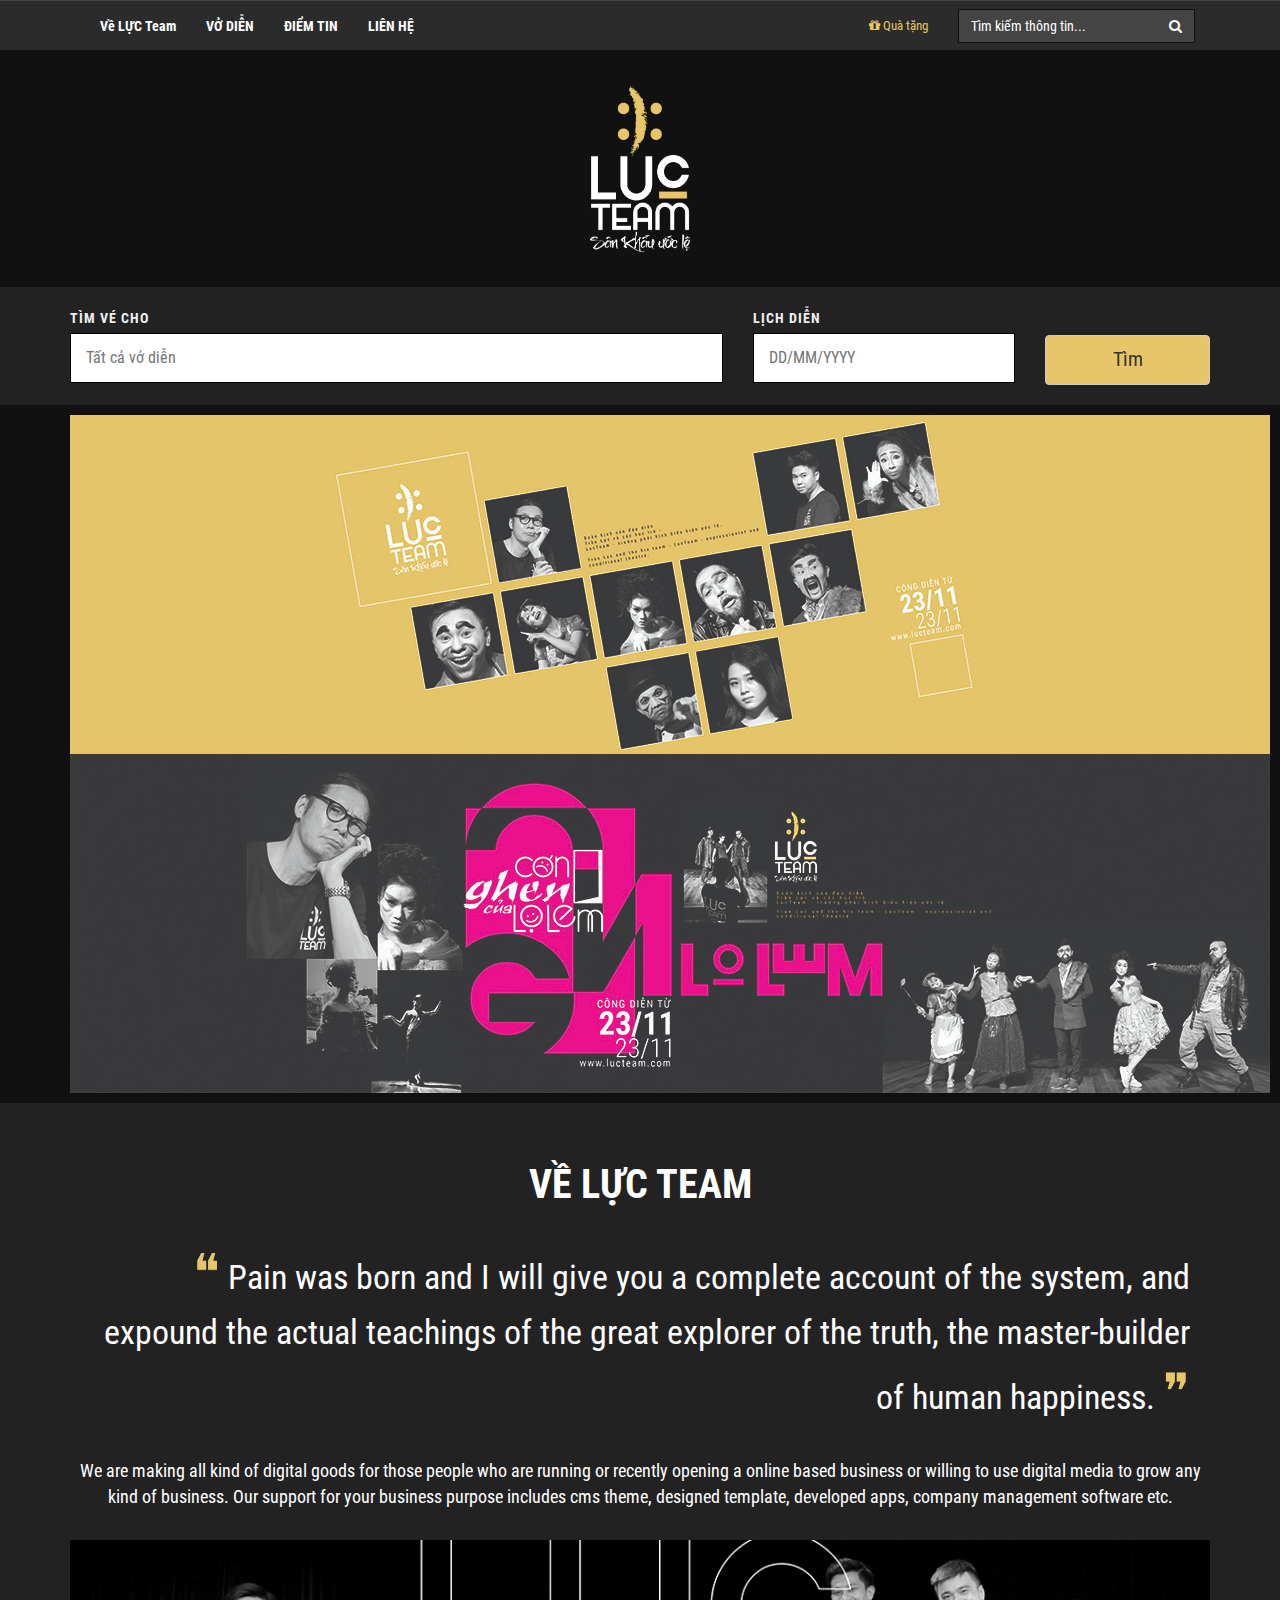
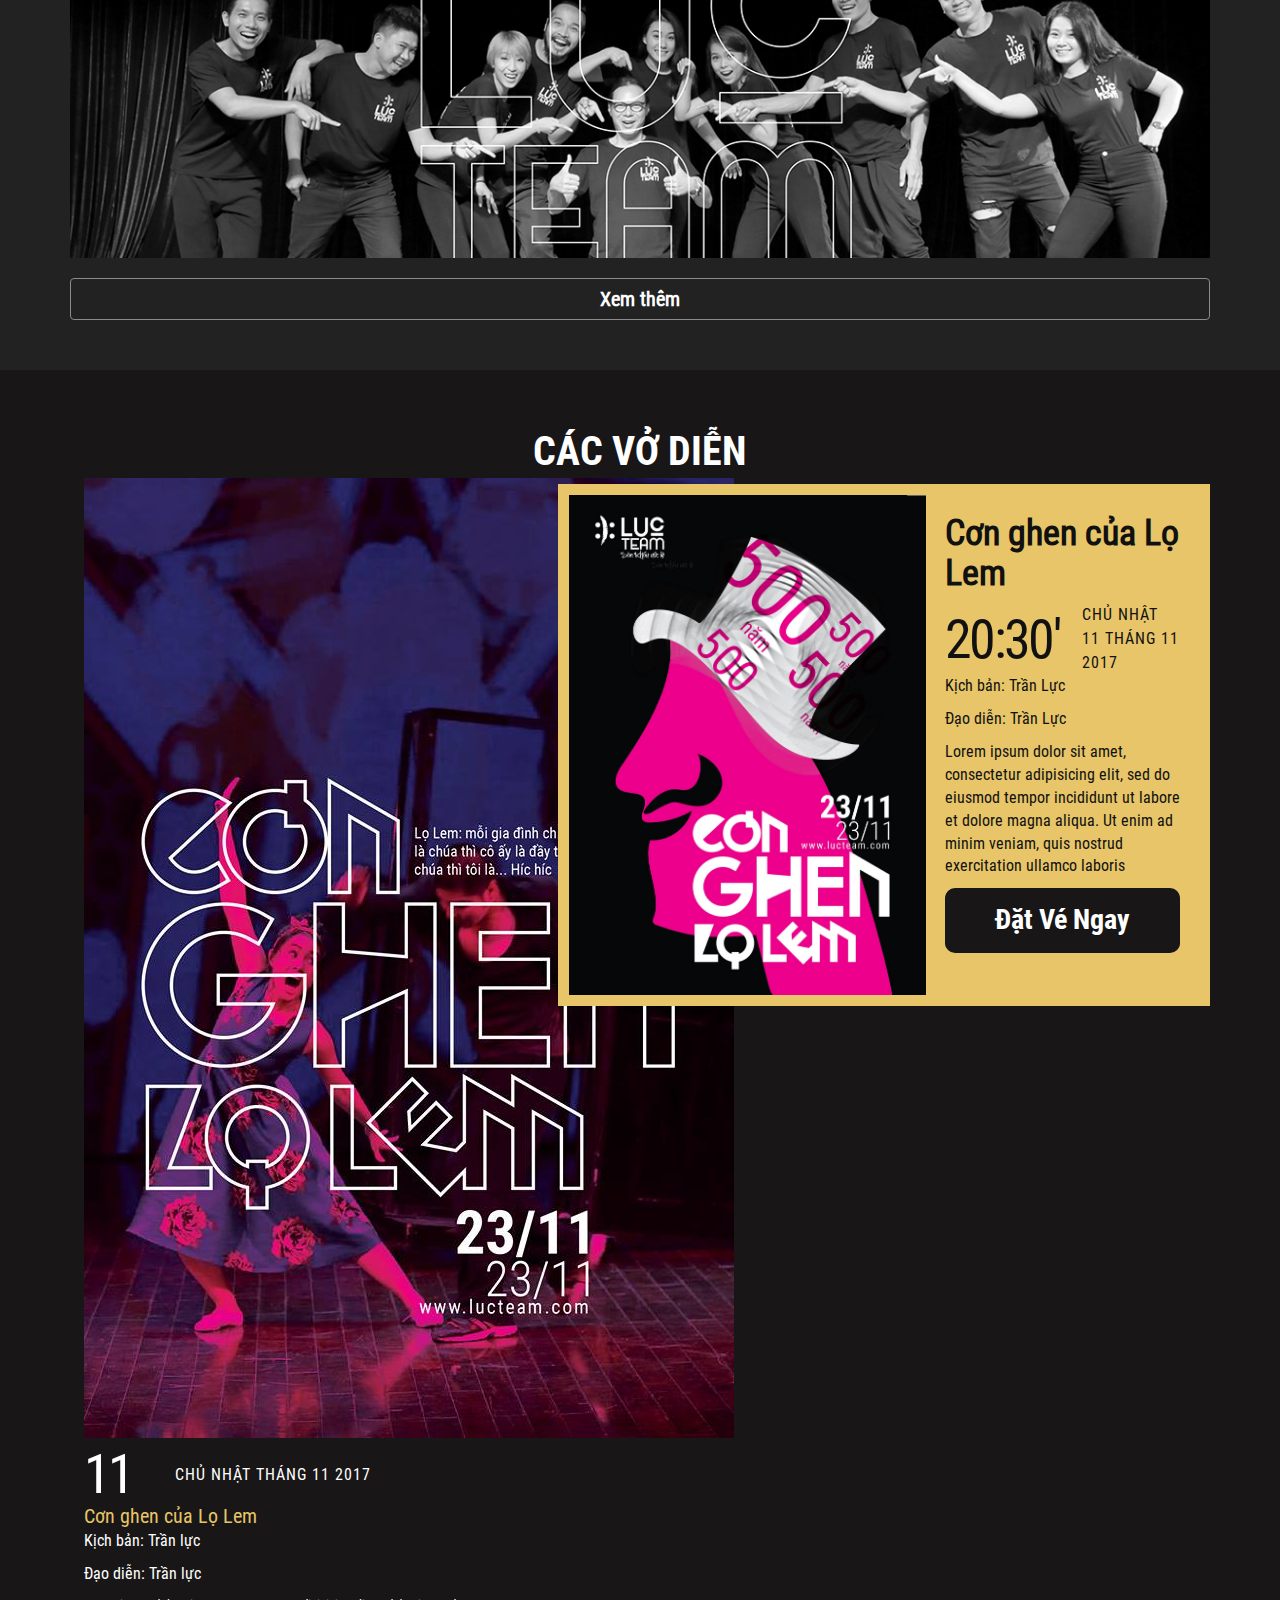
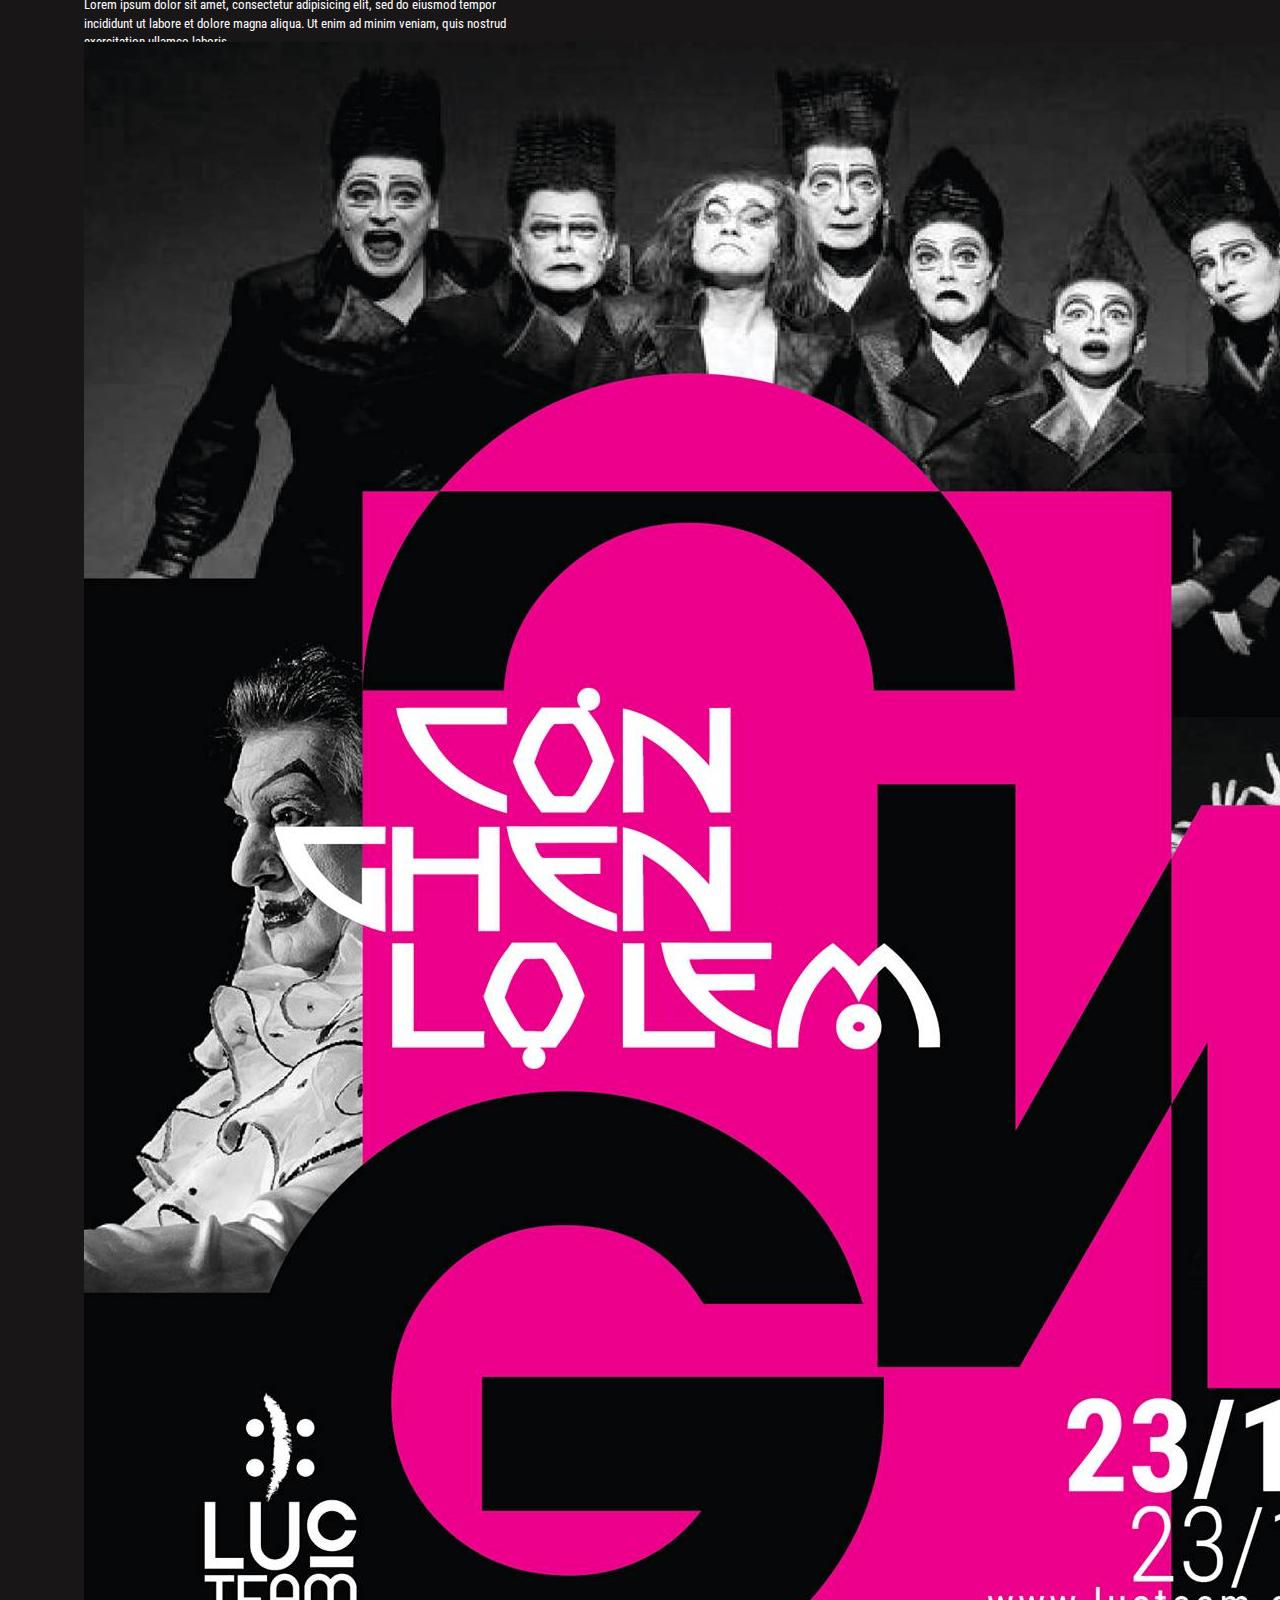
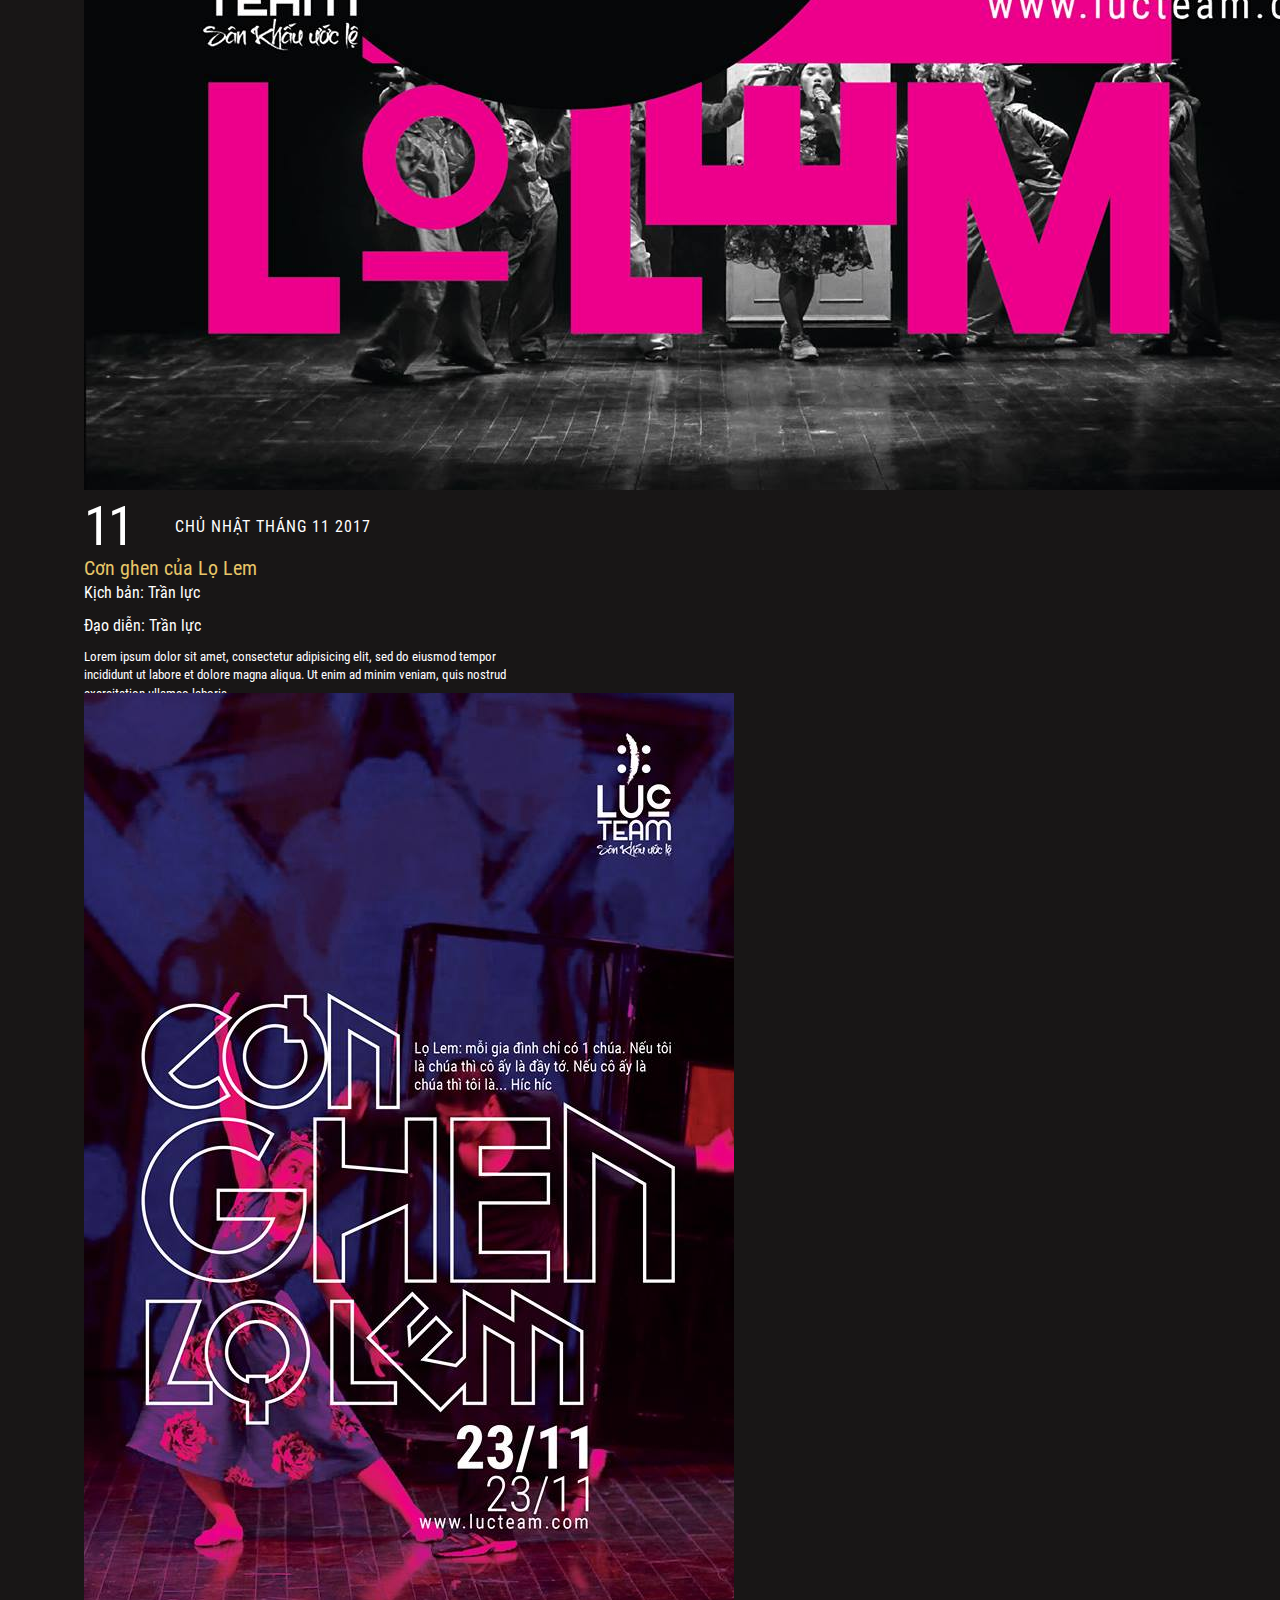
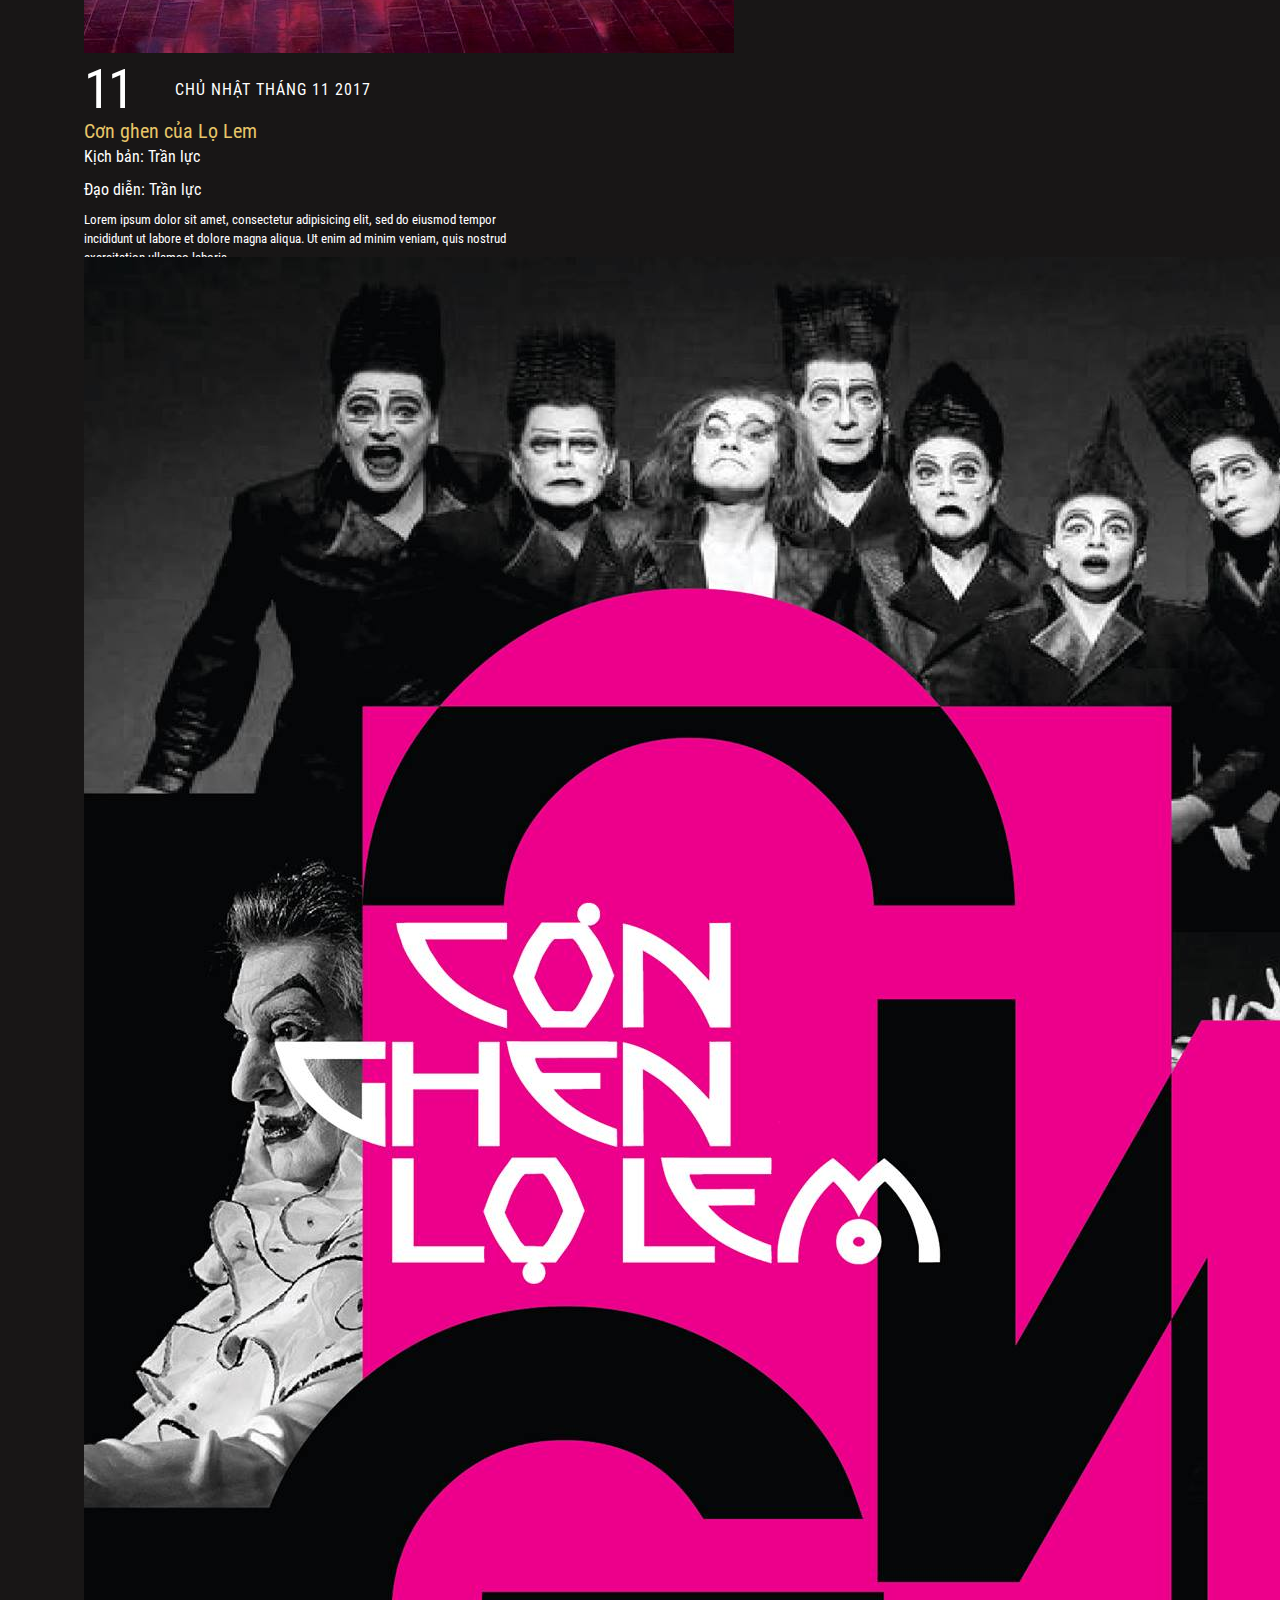
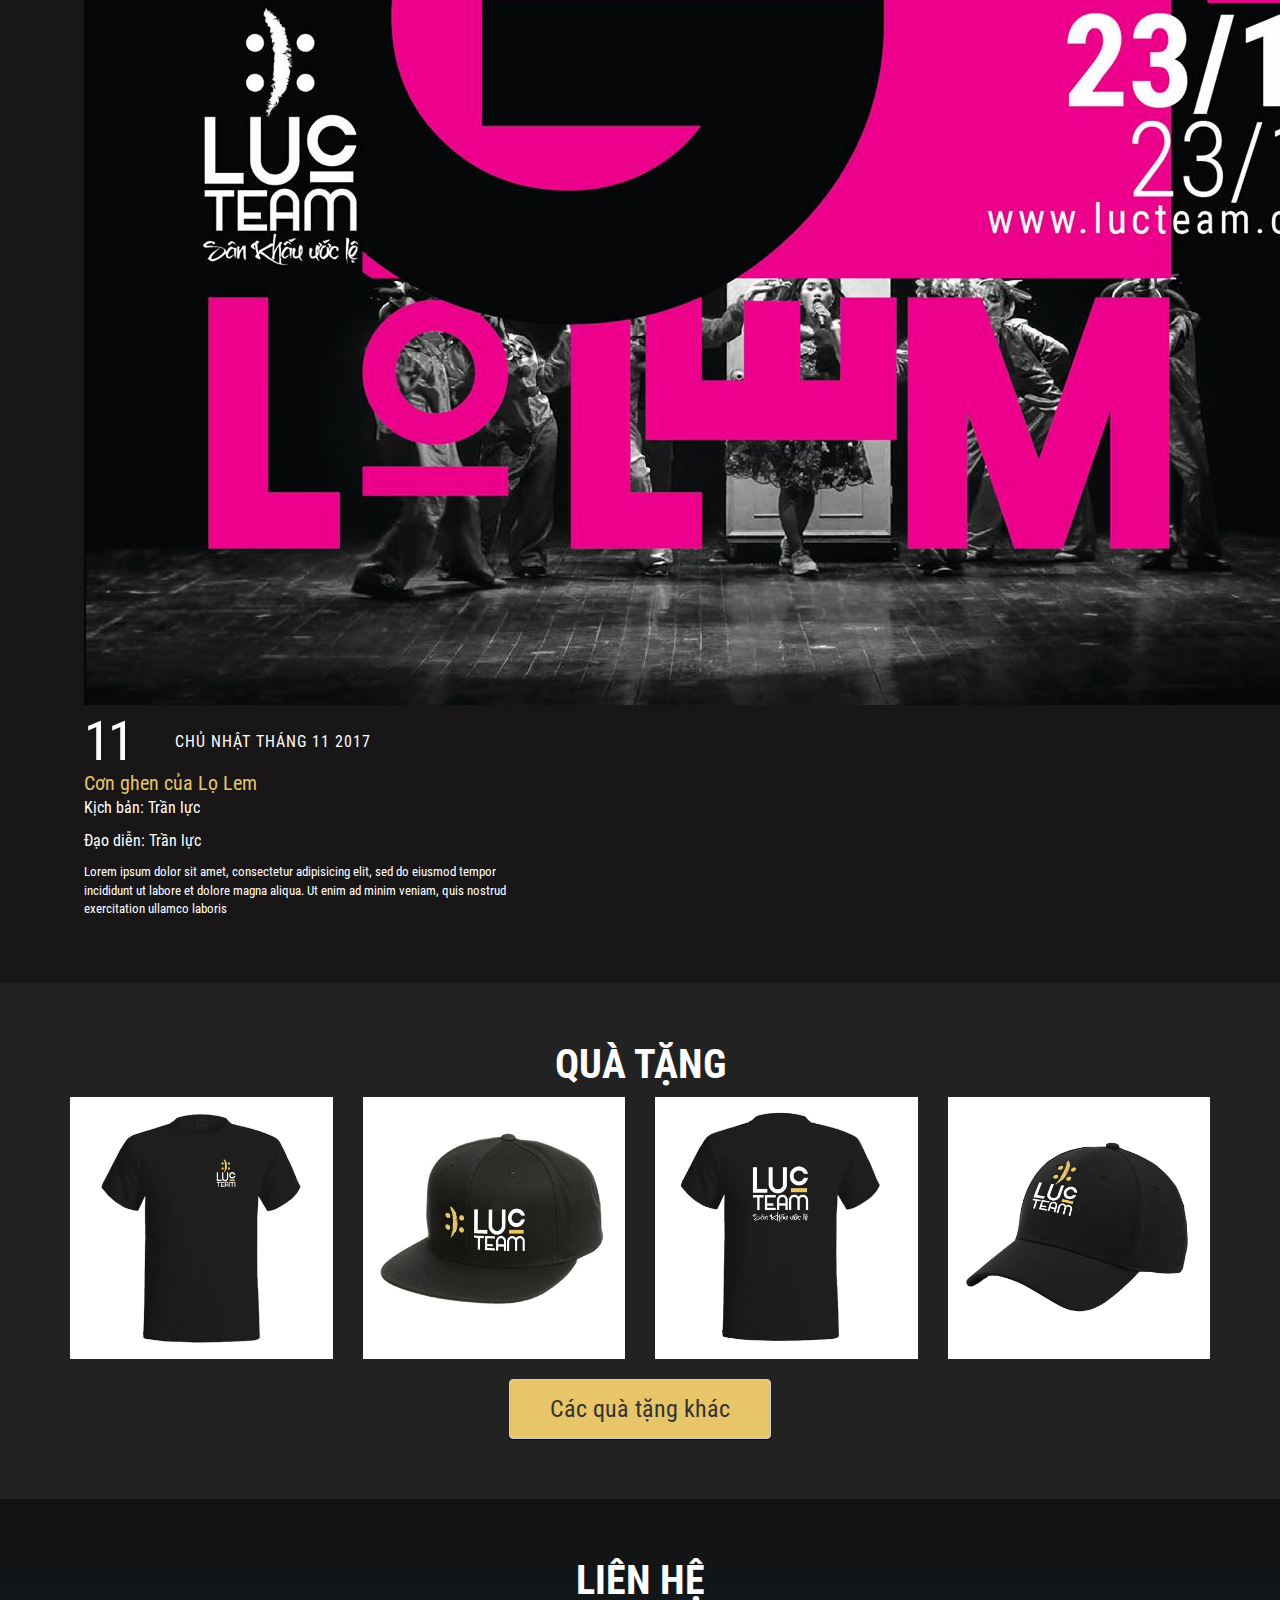
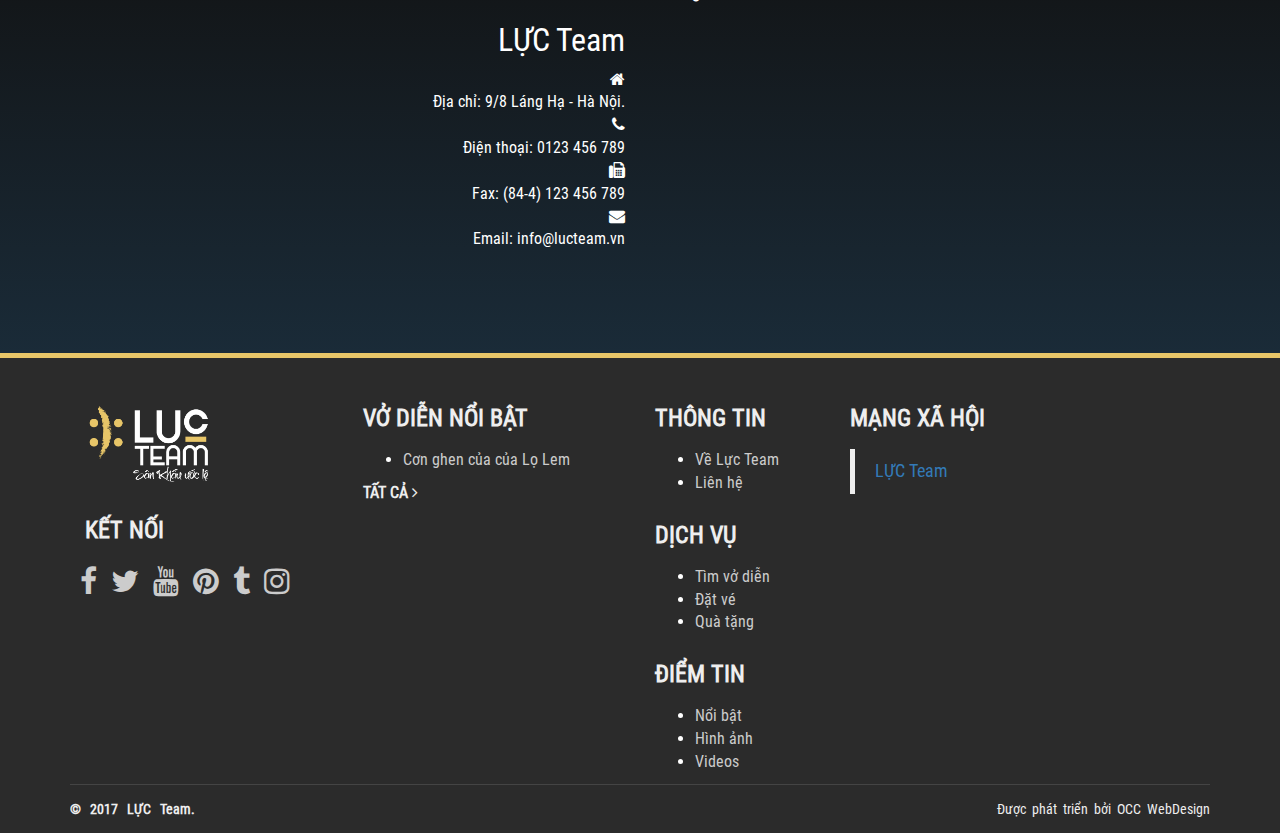
==== commit f03040c0: "demo" ====
--- a/index.html
+++ b/index.html
@@ -597,7 +597,11 @@
                 </div>
                 <div class="col-xs-12 col-md-4">
                     <h3 class="small-heading footer-headers">Mạng xã hội</h3>
-                    <div class="fb-page" data-href="https://www.facebook.com/occ.com.vn" data-small-header="false" data-adapt-container-width="true" data-hide-cover="false" data-show-facepile="true"><blockquote cite="https://www.facebook.com/occ.com.vn" class="fb-xfbml-parse-ignore"><a href="https://www.facebook.com/occ.com.vn">OCC Creative Vision</a></blockquote></div>
+                    <div class="fb-page" data-href="https://www.facebook.com/lucteamno1" data-small-header="false" data-adapt-container-width="true" data-hide-cover="false" data-show-facepile="true">
+                    <blockquote cite="https://www.facebook.com/lucteamno1" class="fb-xfbml-parse-ignore">
+                        <a href="https://www.facebook.com/lucteamno1">LỰC Team</a>
+                        </blockquote>
+                    </div>
                 </div>
             </div>
             <h3 class="sub-footer">
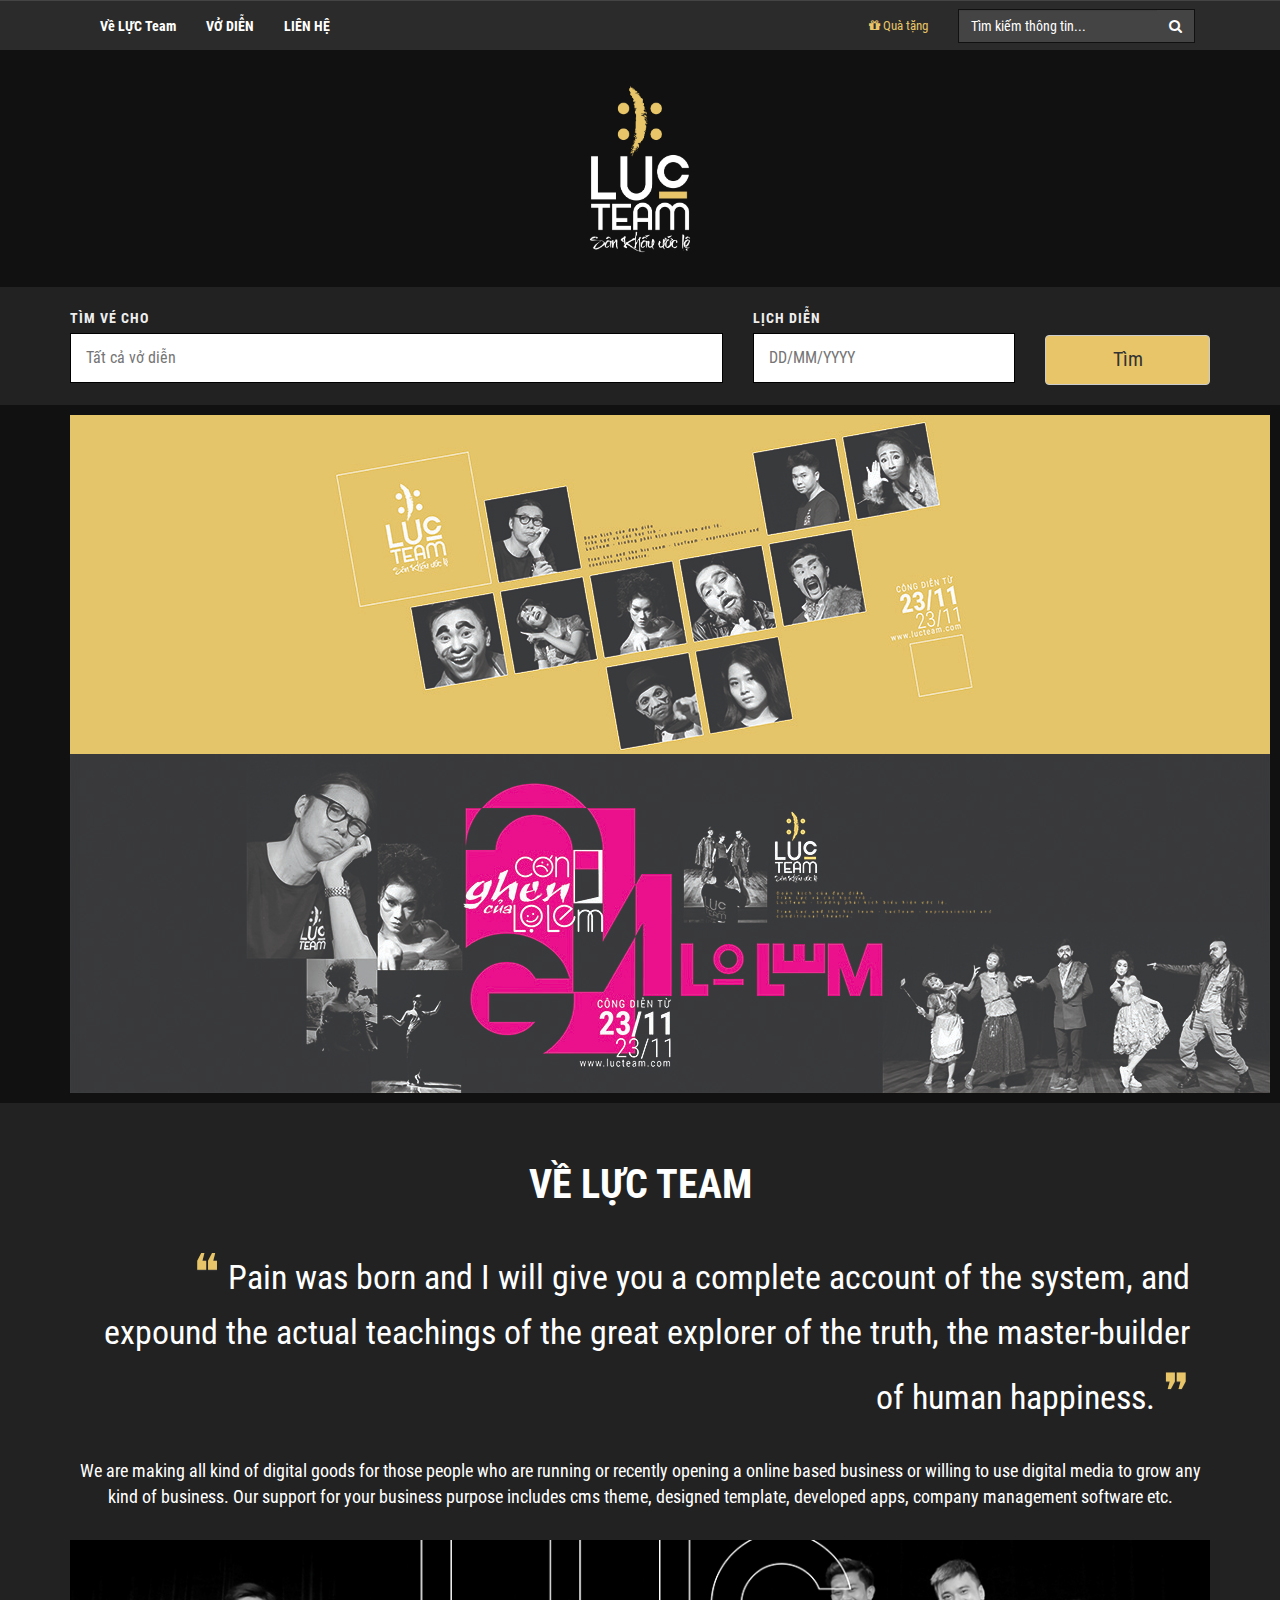
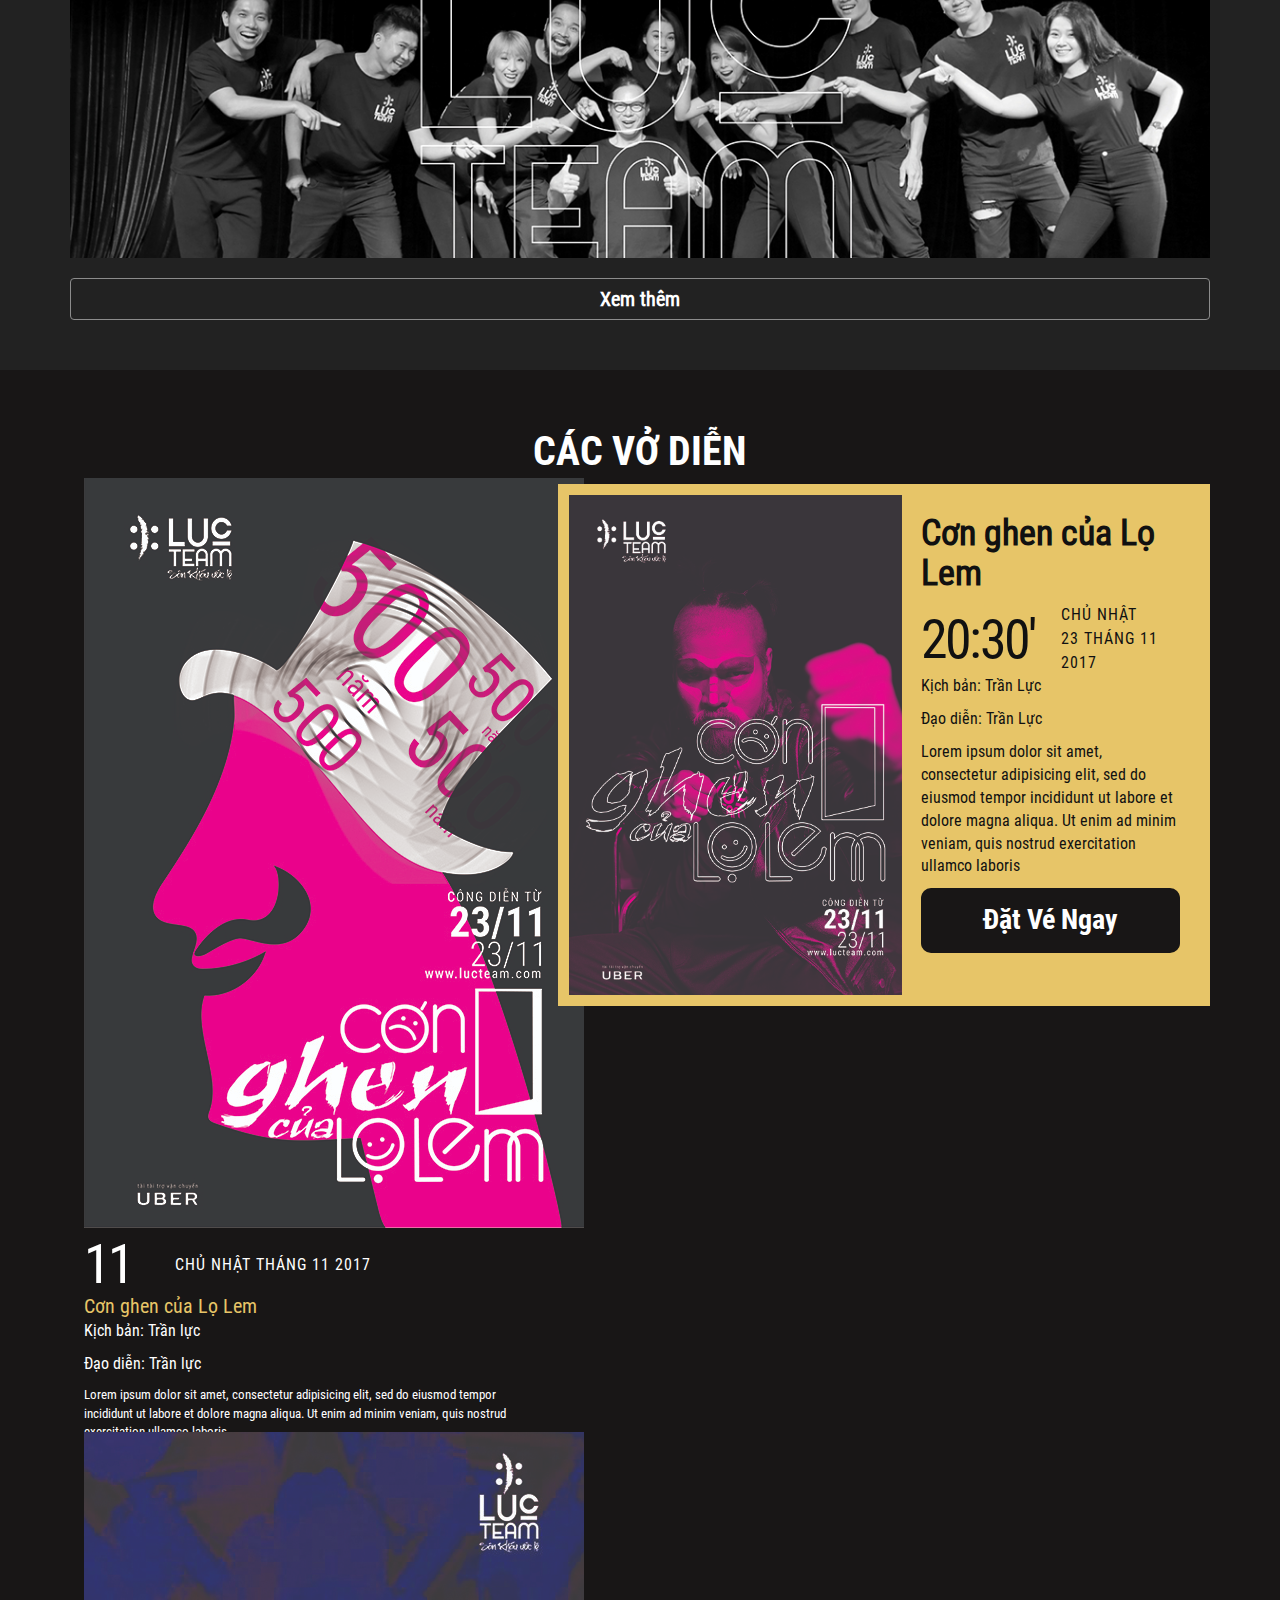
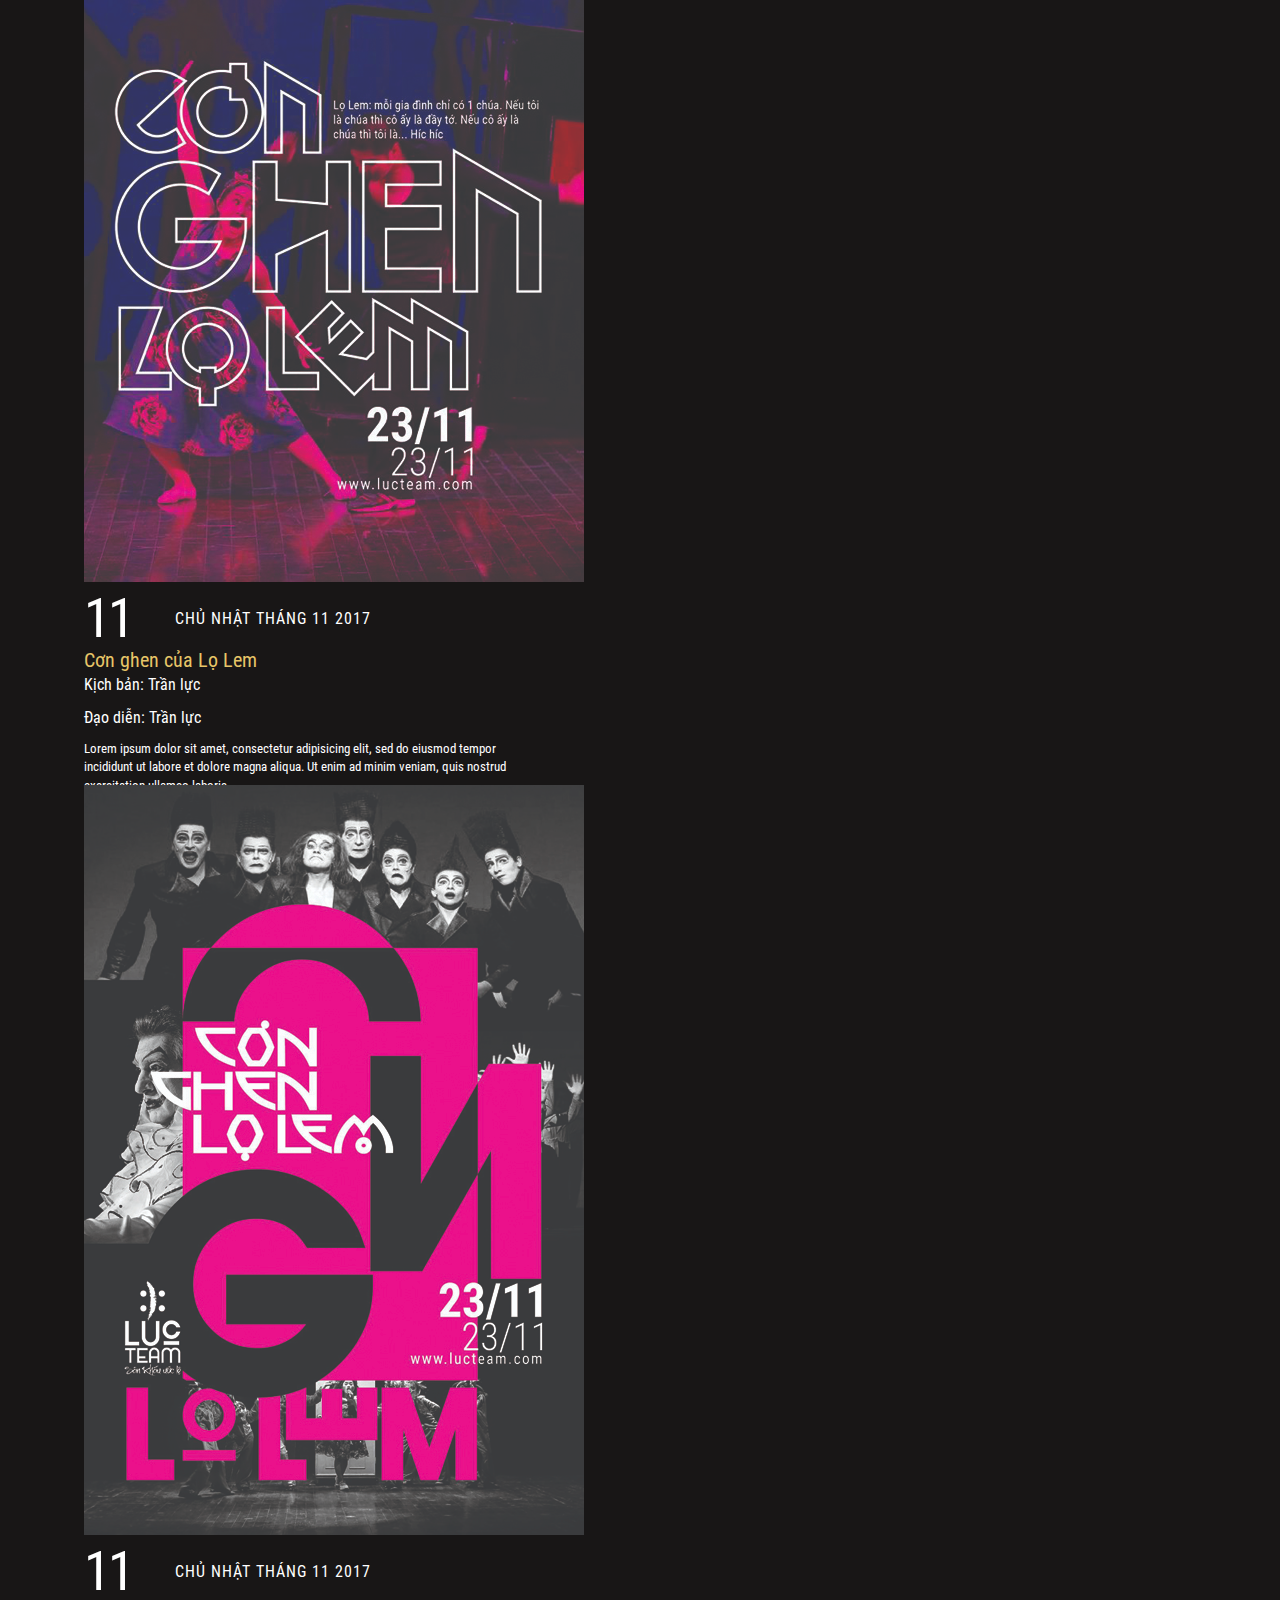
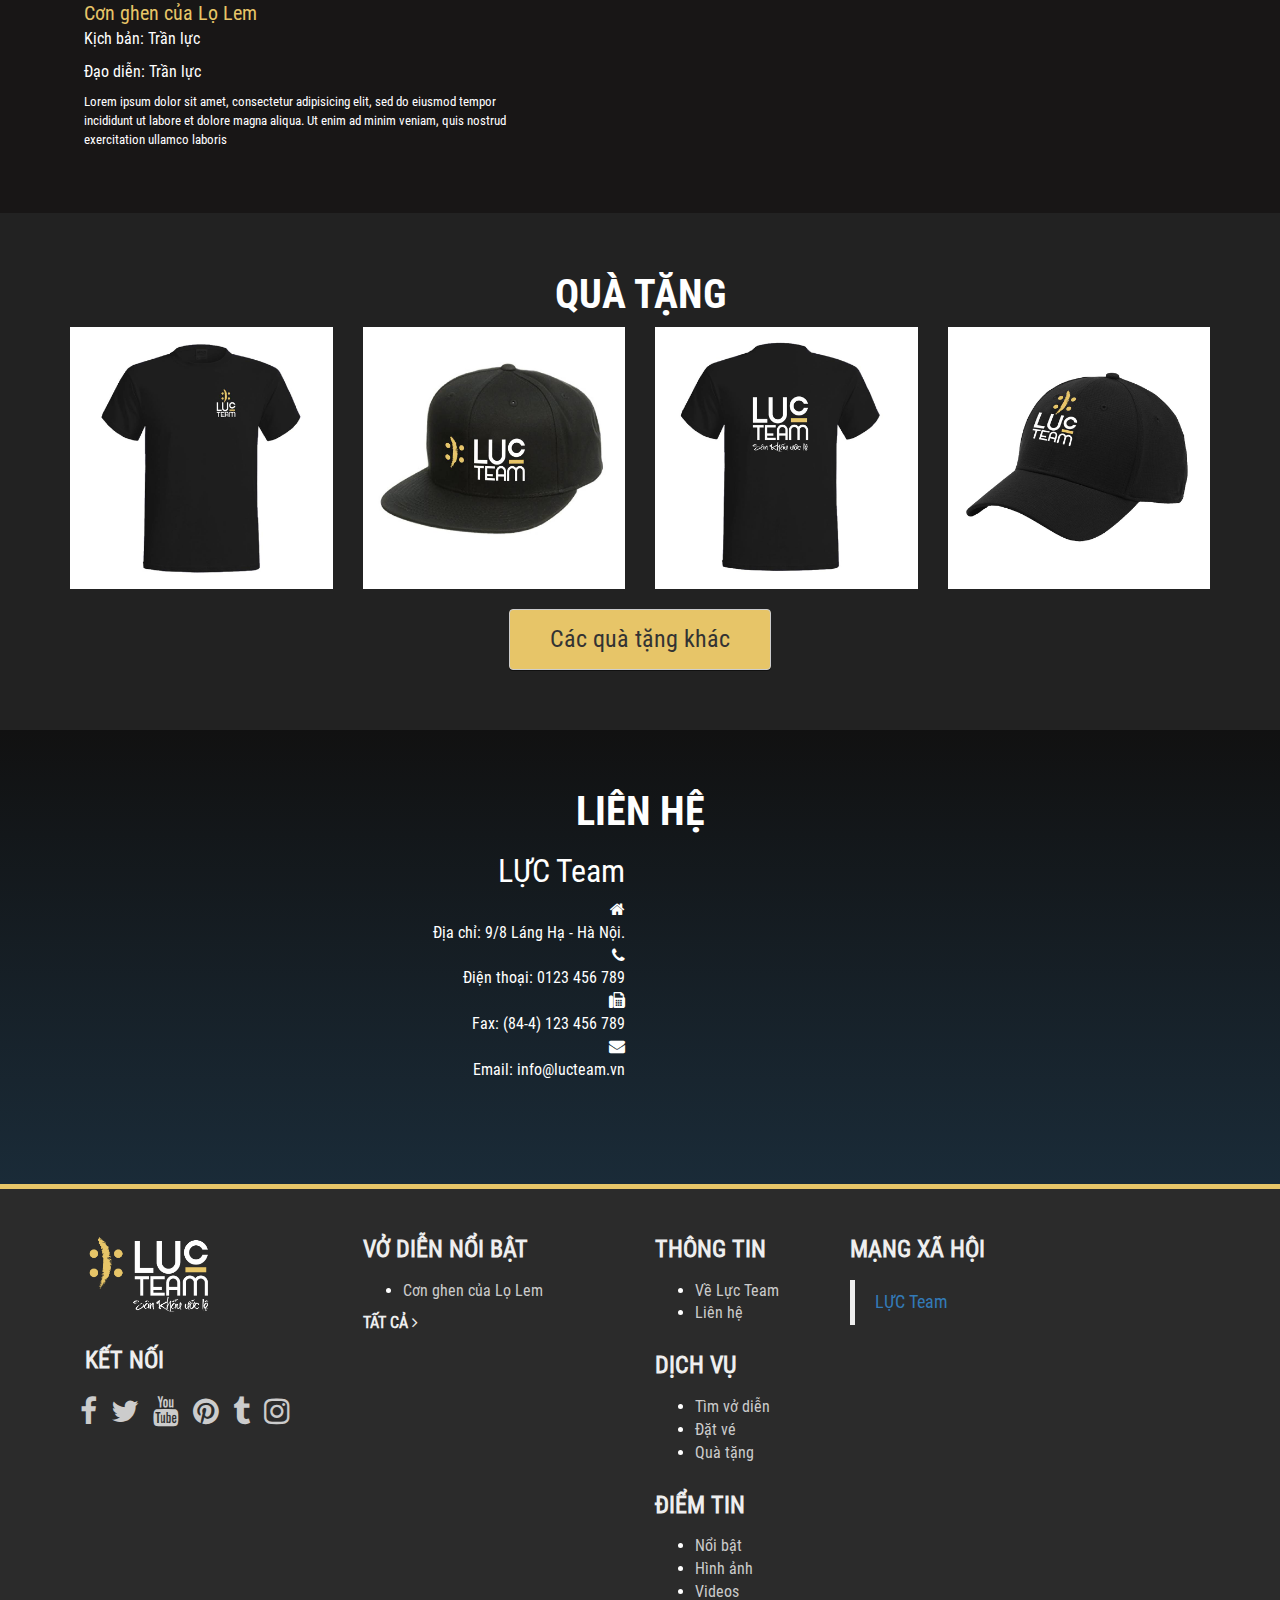
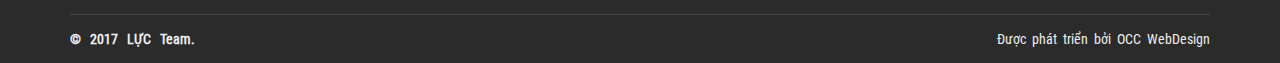
==== commit 4ea3b462: "a" ====
--- a/index.html
+++ b/index.html
@@ -43,7 +43,7 @@
                             VỞ DIỄN
                         </a>
                     </li>
-                    <li>
+                    <li class="hidden">
                         <a href="#diem-tin">
                             ĐIỂM TIN
                         </a>
@@ -212,7 +212,8 @@
                             <div class="dramma-slide-item">
                                 <div class="dramma-slide-item__image">
                                     <div class="">
-                                        <img src="Statics/lucteam/theme/images/chll3.jpg" />
+
+                                        <img src="Statics/lucteam/theme/images/poster/poster-002.jpg" />
                                     </div>
                                 </div>
                                 <div class="dramma-slide-item__timestamp">
@@ -237,7 +238,8 @@
                             <div class="dramma-slide-item">
                                 <div class="dramma-slide-item__image">
                                     <div class="">
-                                        <img src="Statics/lucteam/theme/images/cogll2.jpg" />
+
+                                        <img src="Statics/lucteam/theme/images/poster/poster-003.jpg" />
                                     </div>
                                 </div>
                                 <div class="dramma-slide-item__timestamp">
@@ -262,7 +264,7 @@
                             <div class="dramma-slide-item">
                                 <div class="dramma-slide-item__image">
                                     <div class="">
-                                        <img src="Statics/lucteam/theme/images/chll3.jpg" />
+                                        <img src="Statics/lucteam/theme/images/poster/poster-004.jpg" />
                                     </div>
                                 </div>
                                 <div class="dramma-slide-item__timestamp">
@@ -283,43 +285,18 @@
                                 </div>
                             </div>
                         </div>
-                        <div>
-                            <div class="dramma-slide-item">
-                                <div class="dramma-slide-item__image">
-                                    <div class="">
-                                        <img src="Statics/lucteam/theme/images/cogll2.jpg" />
-                                    </div>
-                                </div>
-                                <div class="dramma-slide-item__timestamp">
-                                    <span class="date-day">11</span>
-                                    <span class="date-short">Chủ Nhật Tháng 11 2017</span>
-                                </div>
-                                <div title="The Tragedy of Hamlet, Prince of Denmark" class="dramma-slide-item__title">
-                                    Cơn ghen của Lọ Lem
-                                </div>
-                                <div class="dramma-slide-item_info">
-                                    <p>Kịch bản: Trần lực</p>
-                                    <p>Đạo diễn: Trần lực</p>
-                                </div>
-                                <div class="dramma-slide-item__description">
-                                    <p>
-                                        Lorem ipsum dolor sit amet, consectetur adipisicing elit, sed do eiusmod tempor incididunt ut labore et dolore magna aliqua. Ut enim ad minim veniam, quis nostrud exercitation ullamco laboris
-                                    </p>
-                                </div>
-                            </div>
-                        </div>
                     </section>
                 </div>
                 <div class="col-md-7 col-sm-7 col-xs-12">
                     <div class="hot-dramma">
                         <div class="hot-dramma__image">
-                            <img src="Statics/lucteam/theme/images/con-ghen-lo-lem.jpg" />
+                            <img src="Statics/lucteam/theme/images/poster/poster-001.jpg" />
                         </div>
                         <div class="hot-dramma__content">
                             <h3 class="hot-dramma__title">Cơn ghen của Lọ Lem</h3>
                             <div class="hot-dramma__timestamp">
                                 <span class="date-day">20:30'</span>
-                                <span class="date-short">Chủ Nhật <br /> 11 Tháng 11 2017</span>
+                                <span class="date-short">Chủ Nhật <br /> 23 Tháng 11 2017</span>
                             </div>
                             <div class="hot-dramma__info">
                                 <p>Kịch bản: Trần Lực</p>
@@ -545,7 +522,7 @@
                     <ul class="standard-list">
                         <li class="standard-list__list-item font-14" translate="no">
                             <a class="gray-link-lt" href="javascript:void(0)">
-                                Cơn ghen của của Lọ Lem
+                                Cơn ghen của Lọ Lem
                             </a>
                         </li>
                     </ul>
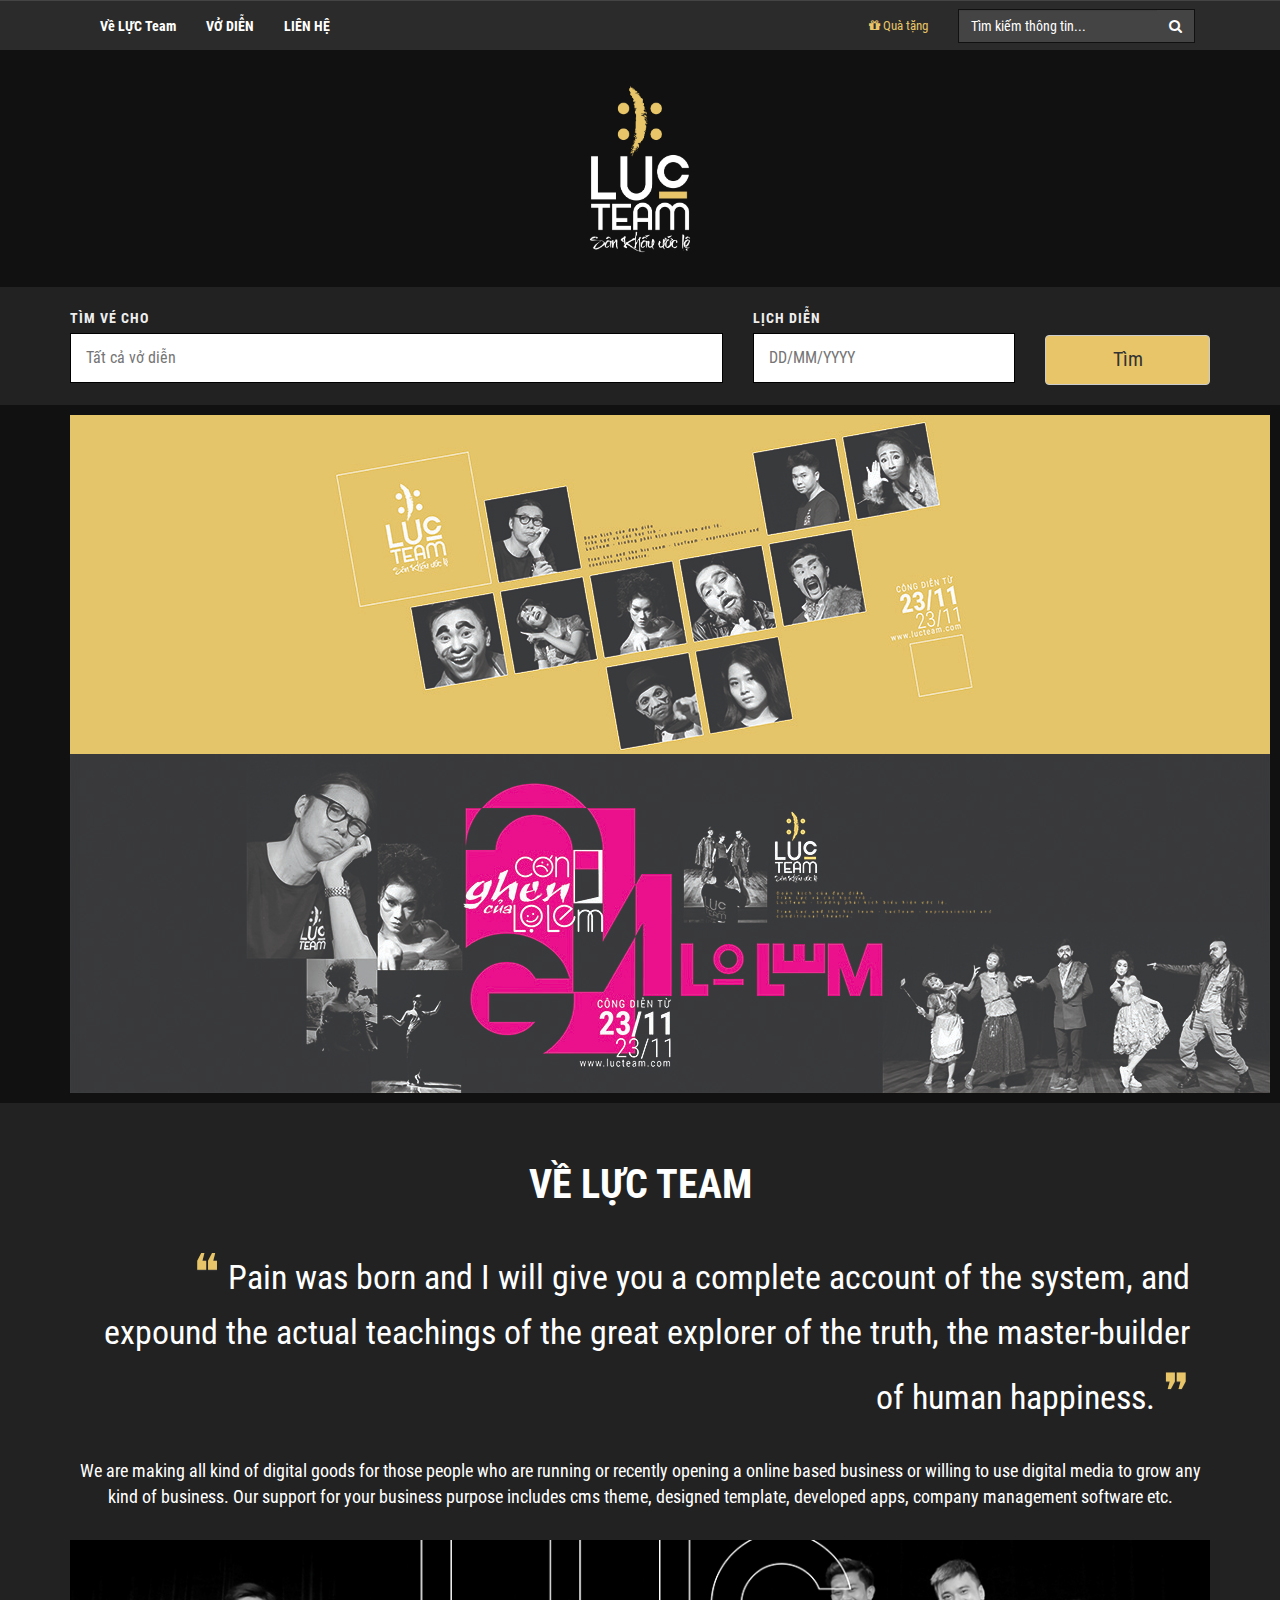
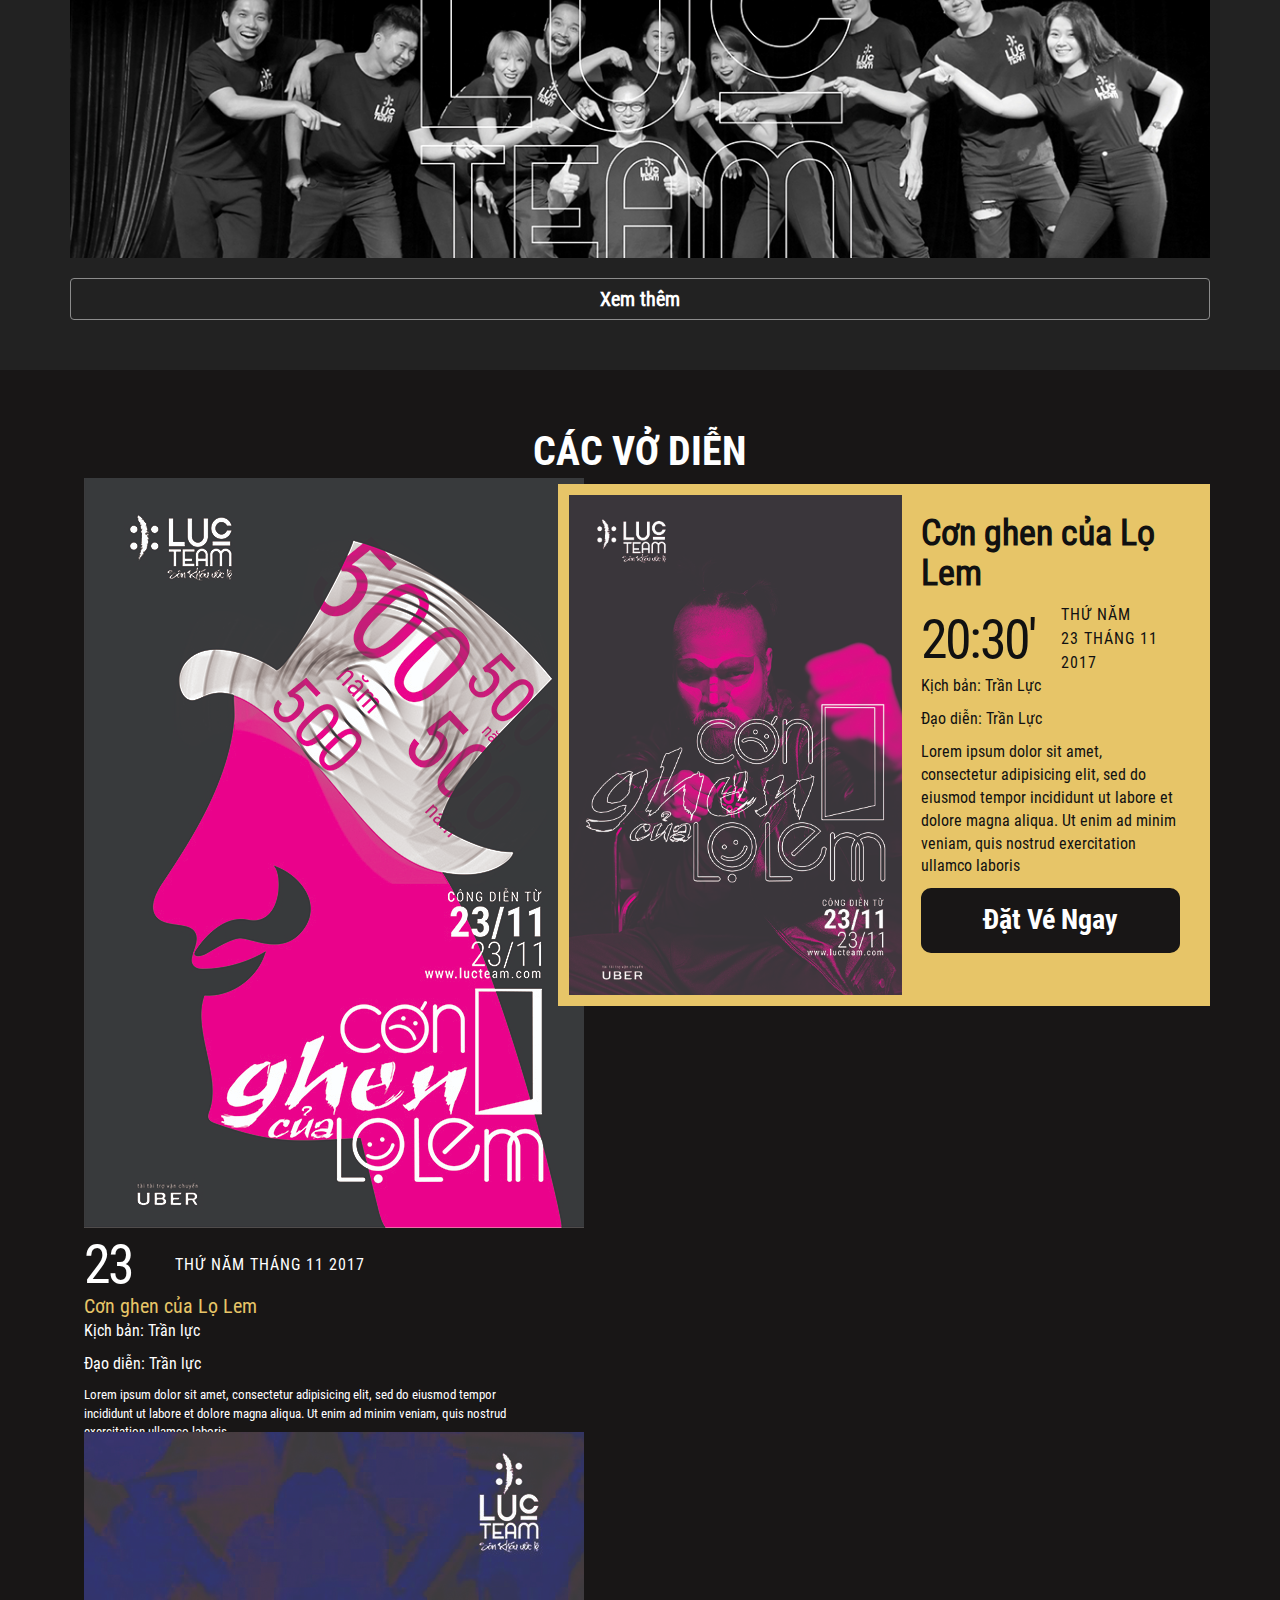
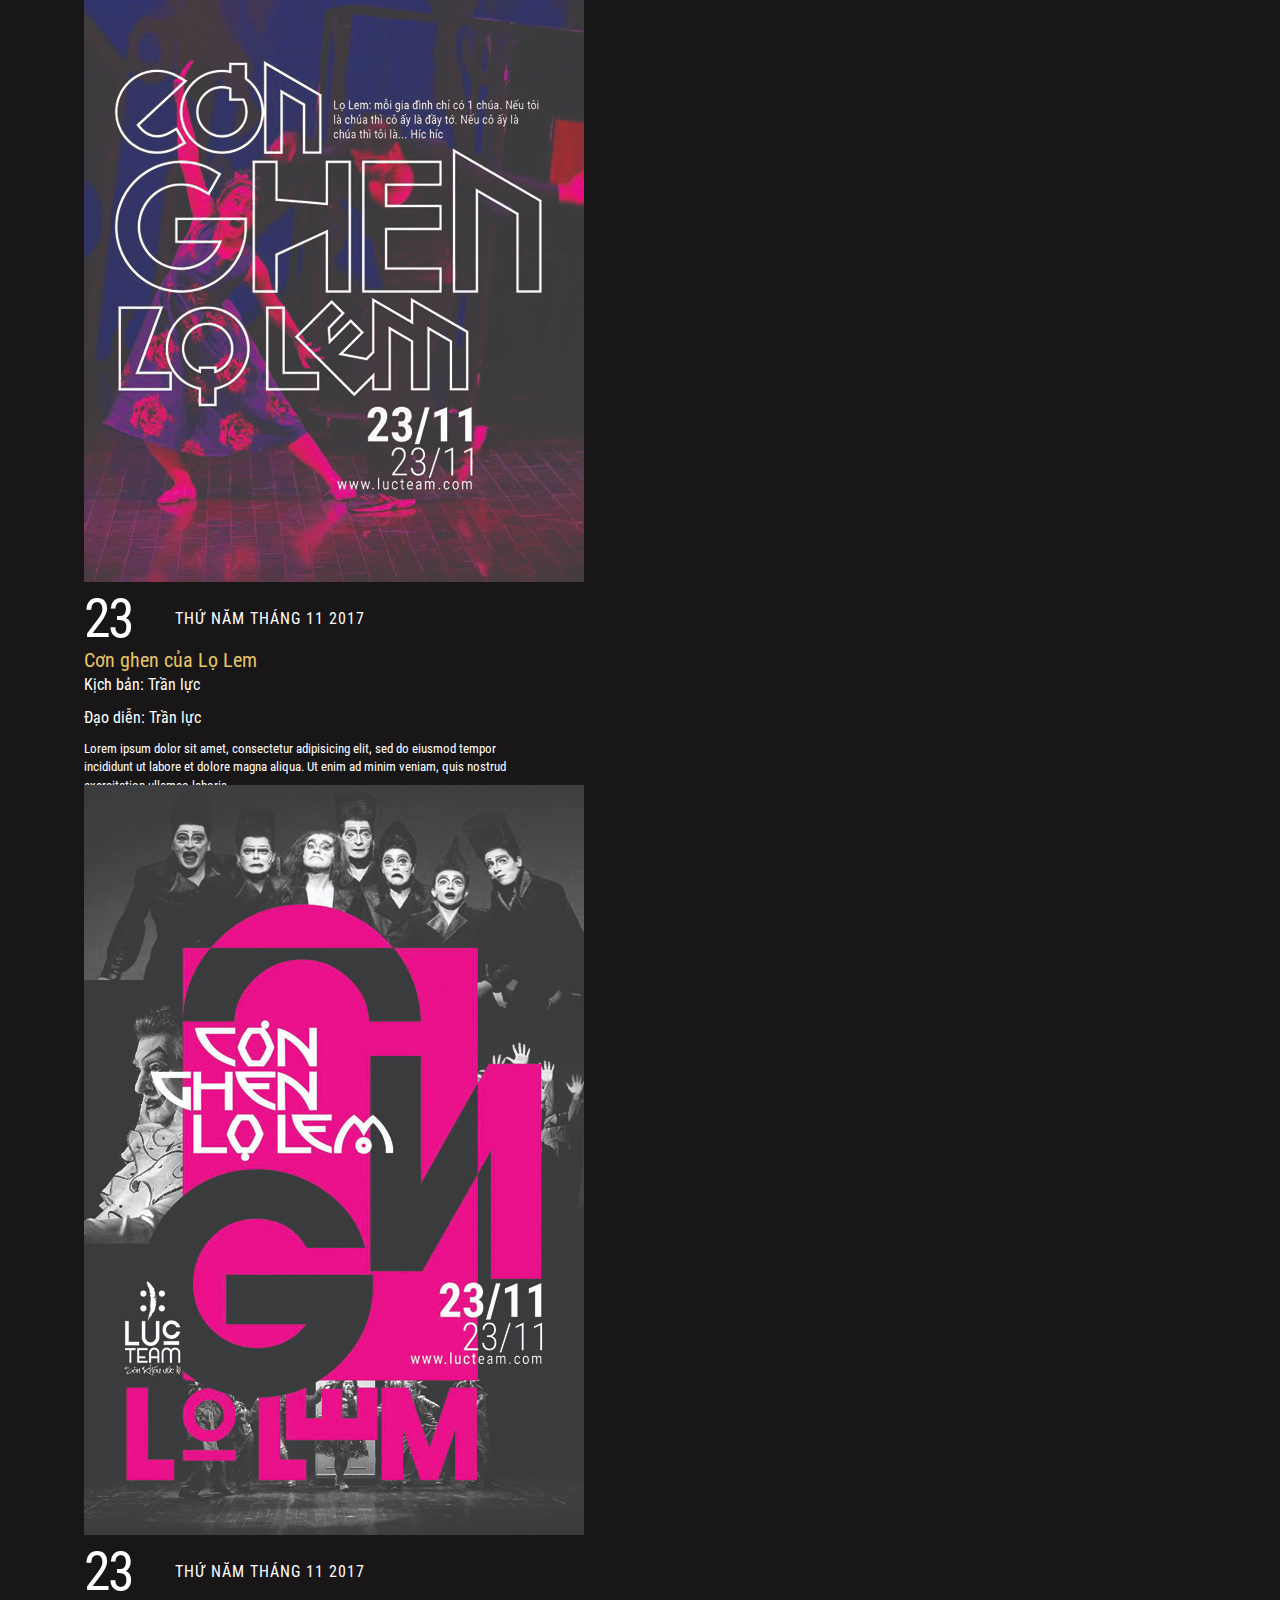
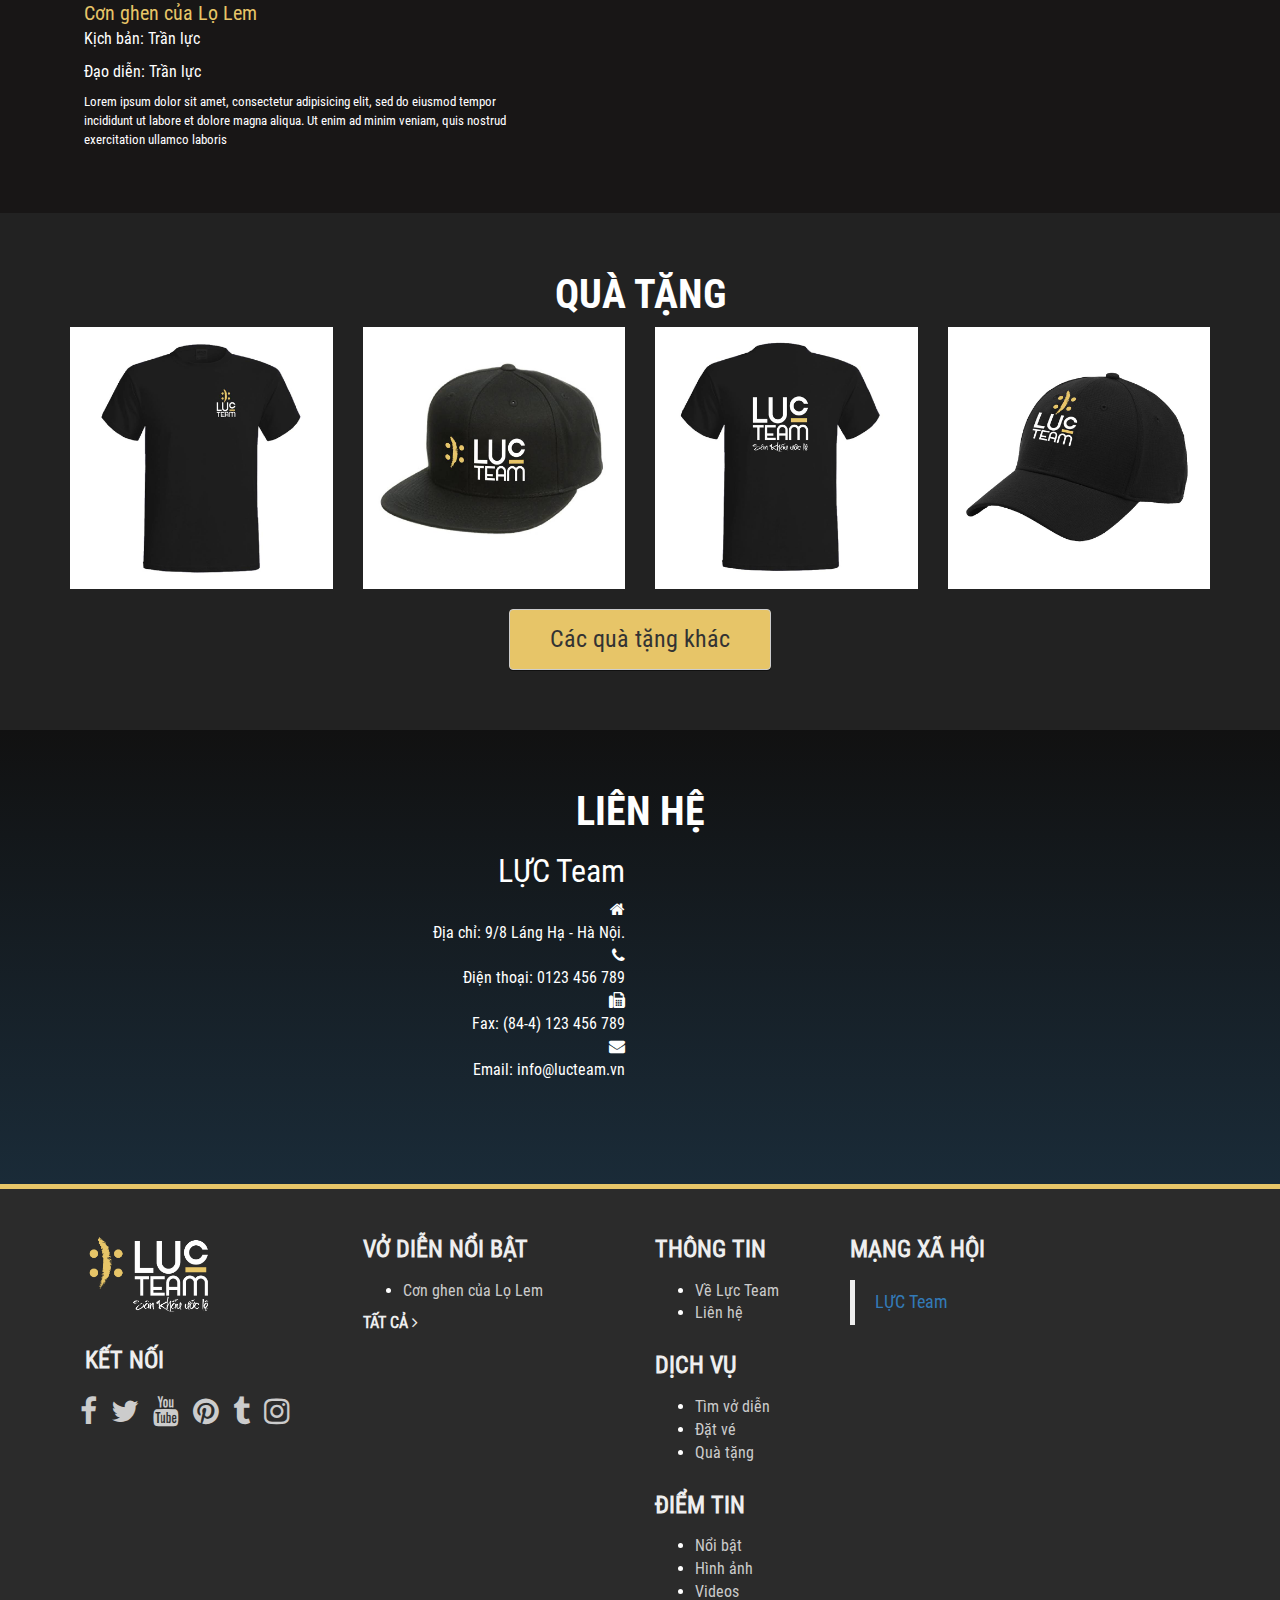
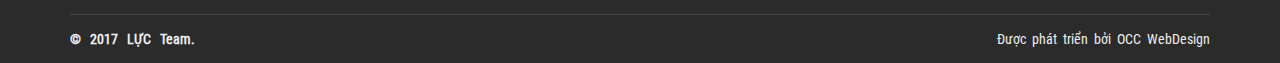
==== commit b5c0bd4d: "a" ====
--- a/index.html
+++ b/index.html
@@ -217,8 +217,8 @@
                                     </div>
                                 </div>
                                 <div class="dramma-slide-item__timestamp">
-                                    <span class="date-day">11</span>
-                                    <span class="date-short">Chủ Nhật Tháng 11 2017</span>
+                                    <span class="date-day">23</span>
+                                    <span class="date-short">Thứ Năm Tháng 11 2017</span>
                                 </div>
                                 <div title="The Tragedy of Hamlet, Prince of Denmark" class="dramma-slide-item__title">
                                     Cơn ghen của Lọ Lem
@@ -243,8 +243,8 @@
                                     </div>
                                 </div>
                                 <div class="dramma-slide-item__timestamp">
-                                    <span class="date-day">11</span>
-                                    <span class="date-short">Chủ Nhật Tháng 11 2017</span>
+                                    <span class="date-day">23</span>
+                                    <span class="date-short">Thứ Năm Tháng 11 2017</span>
                                 </div>
                                 <div title="The Tragedy of Hamlet, Prince of Denmark" class="dramma-slide-item__title">
                                     Cơn ghen của Lọ Lem
@@ -268,8 +268,8 @@
                                     </div>
                                 </div>
                                 <div class="dramma-slide-item__timestamp">
-                                    <span class="date-day">11</span>
-                                    <span class="date-short">Chủ Nhật Tháng 11 2017</span>
+                                    <span class="date-day">23</span>
+                                    <span class="date-short">Thứ Năm Tháng 11 2017</span>
                                 </div>
                                 <div title="The Tragedy of Hamlet, Prince of Denmark" class="dramma-slide-item__title">
                                     Cơn ghen của Lọ Lem
@@ -296,7 +296,7 @@
                             <h3 class="hot-dramma__title">Cơn ghen của Lọ Lem</h3>
                             <div class="hot-dramma__timestamp">
                                 <span class="date-day">20:30'</span>
-                                <span class="date-short">Chủ Nhật <br /> 23 Tháng 11 2017</span>
+                                <span class="date-short">Thứ Năm <br /> 23 Tháng 11 2017</span>
                             </div>
                             <div class="hot-dramma__info">
                                 <p>Kịch bản: Trần Lực</p>
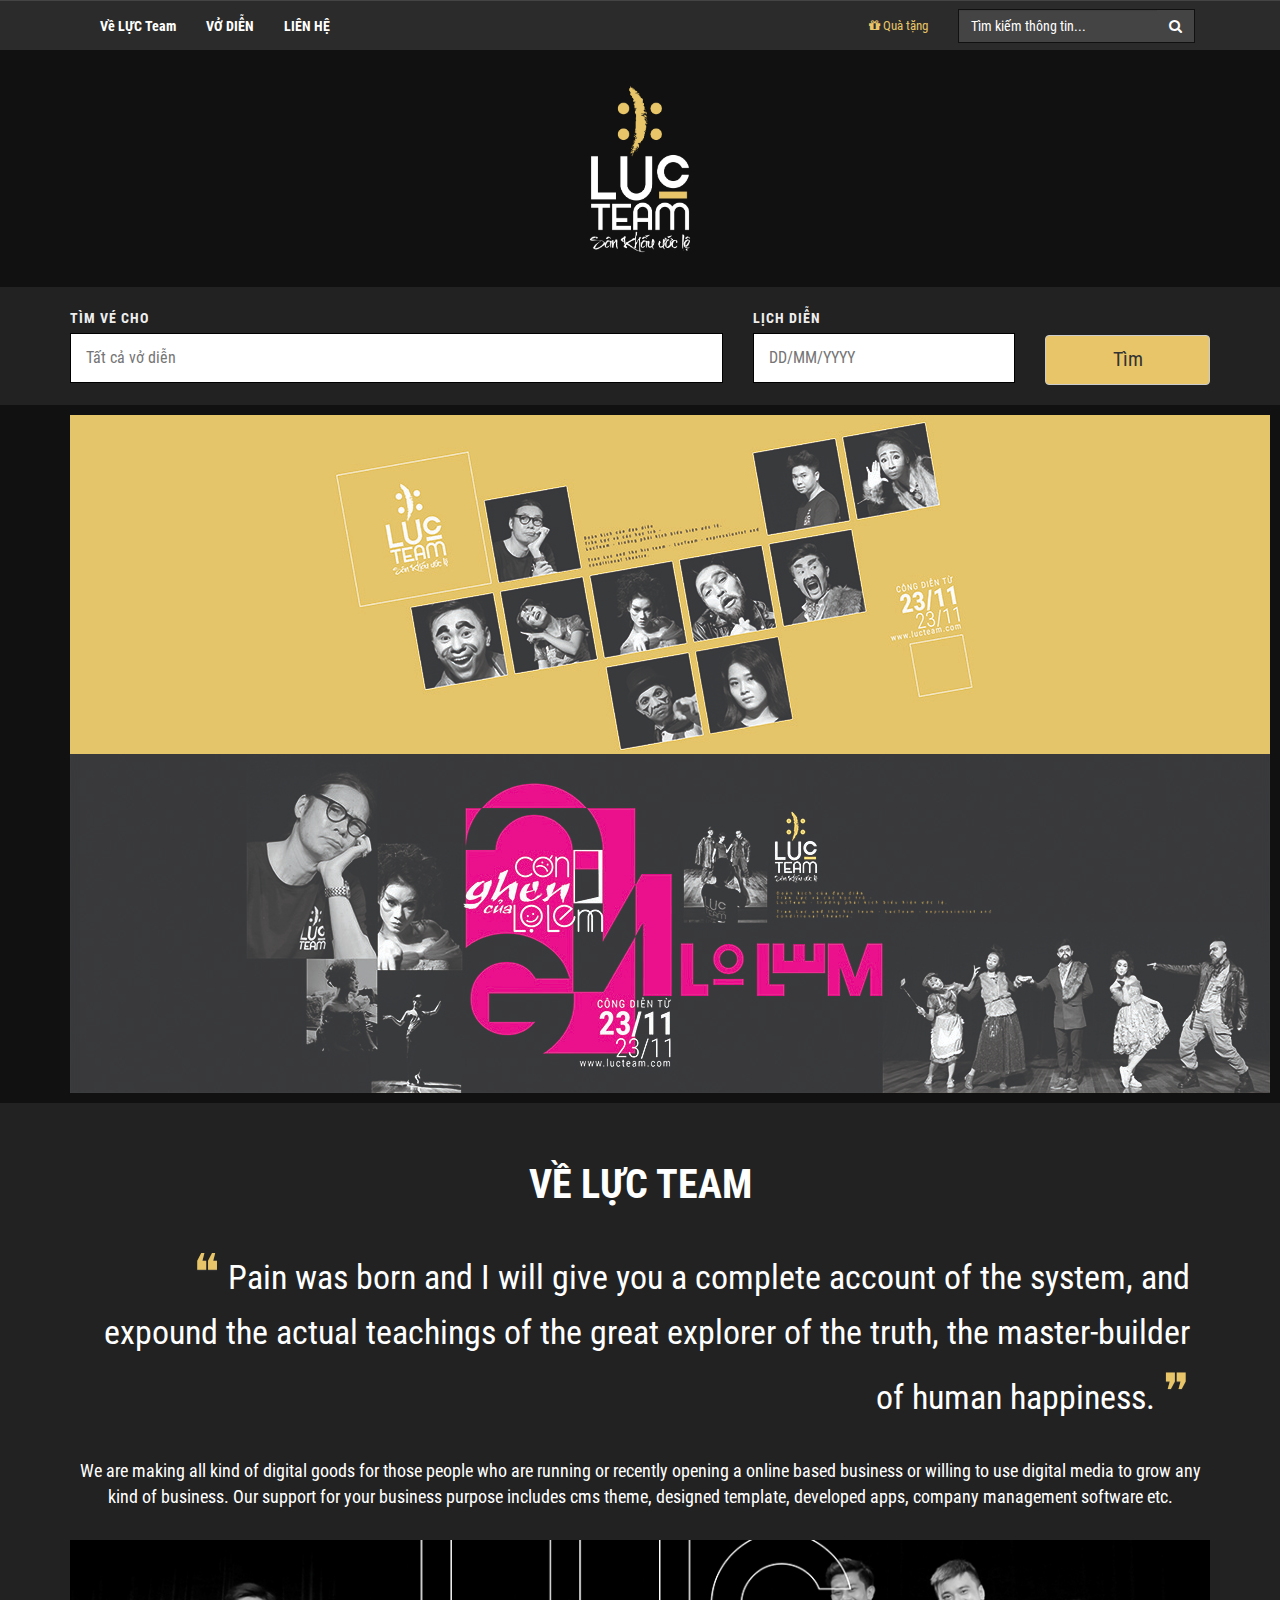
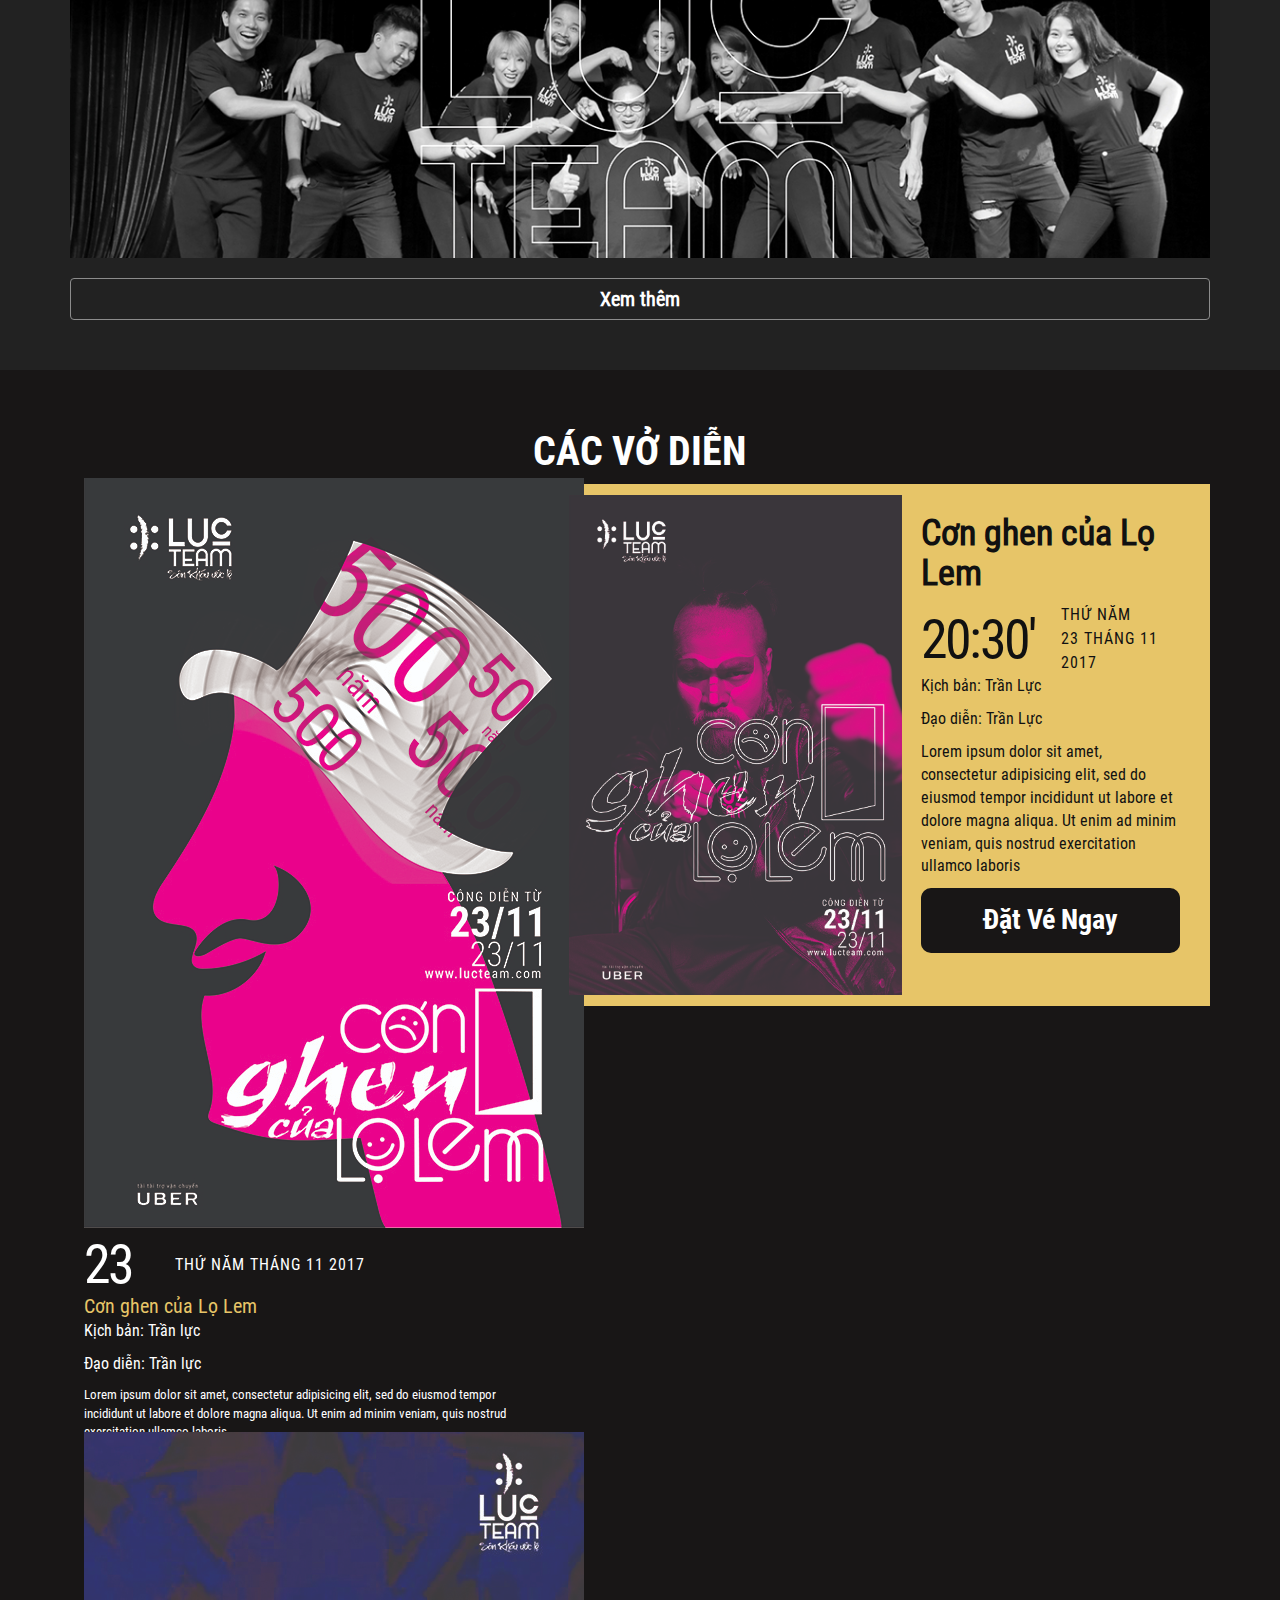
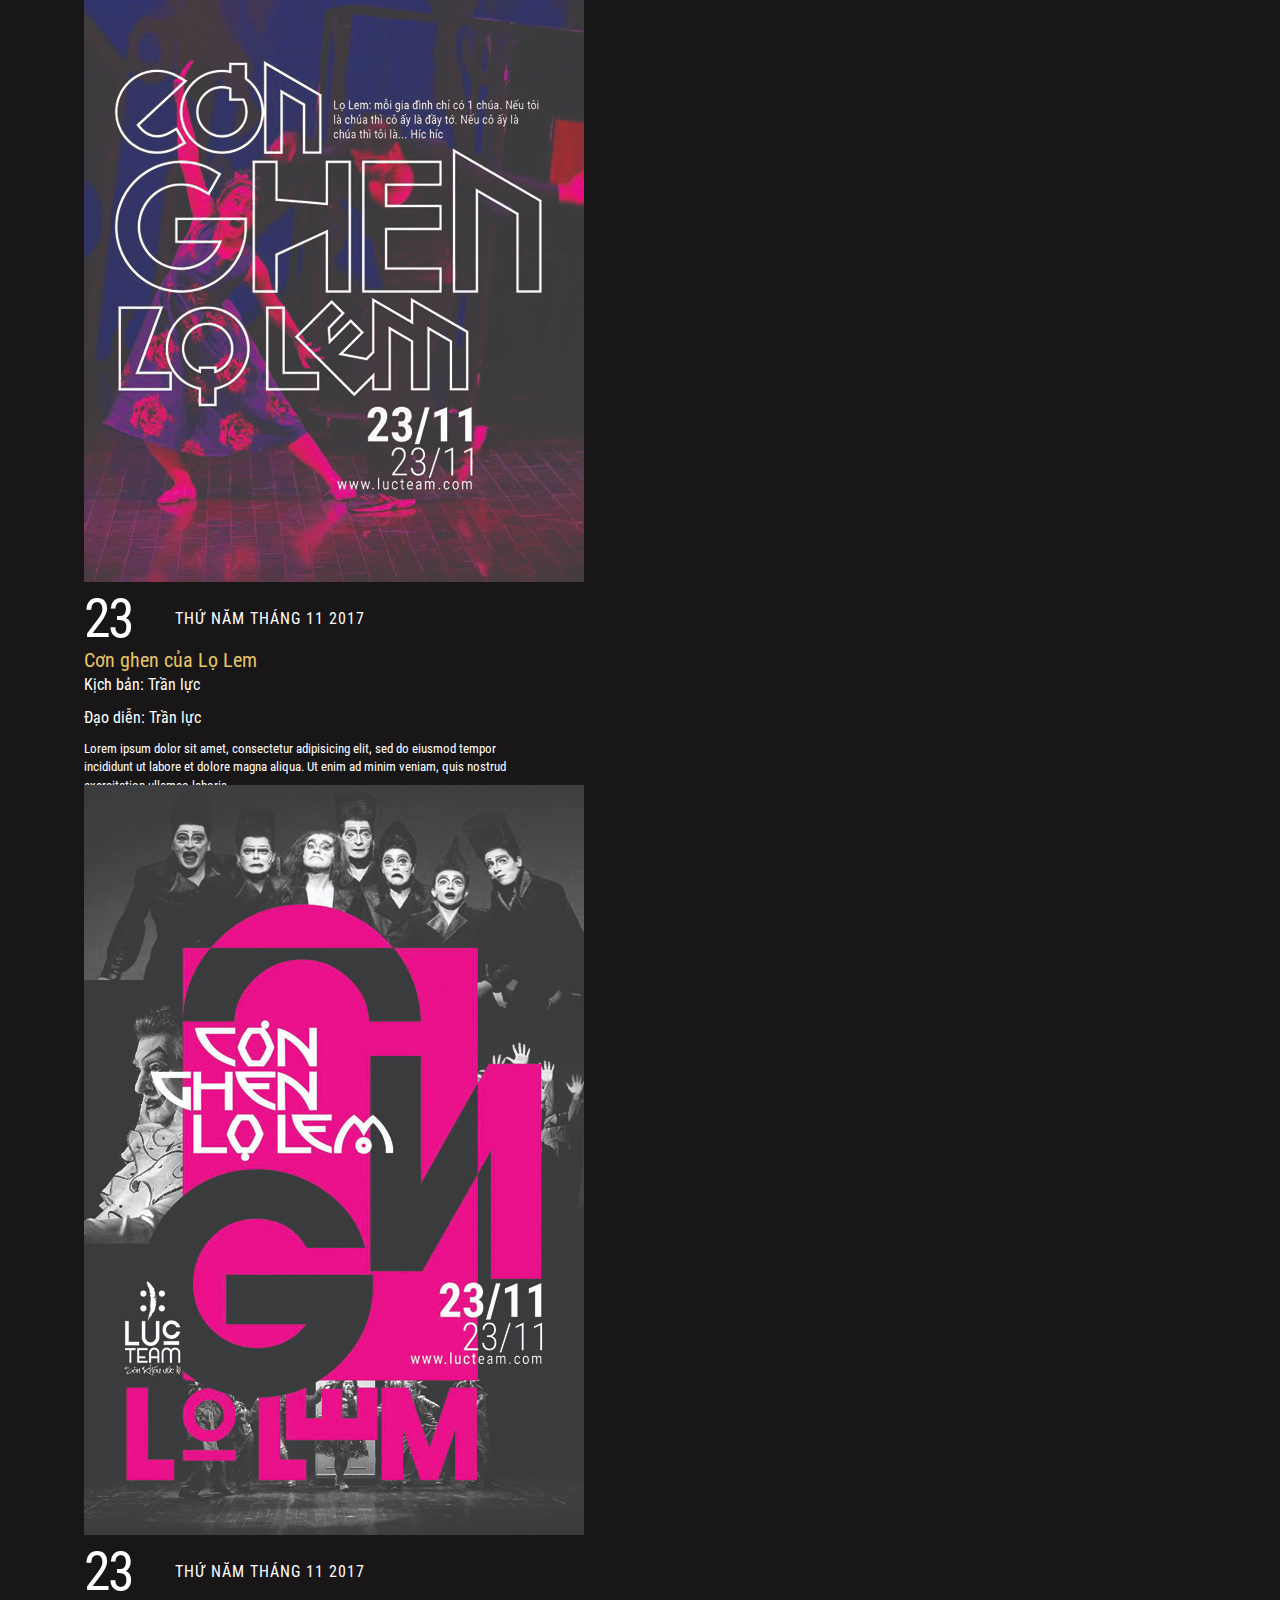
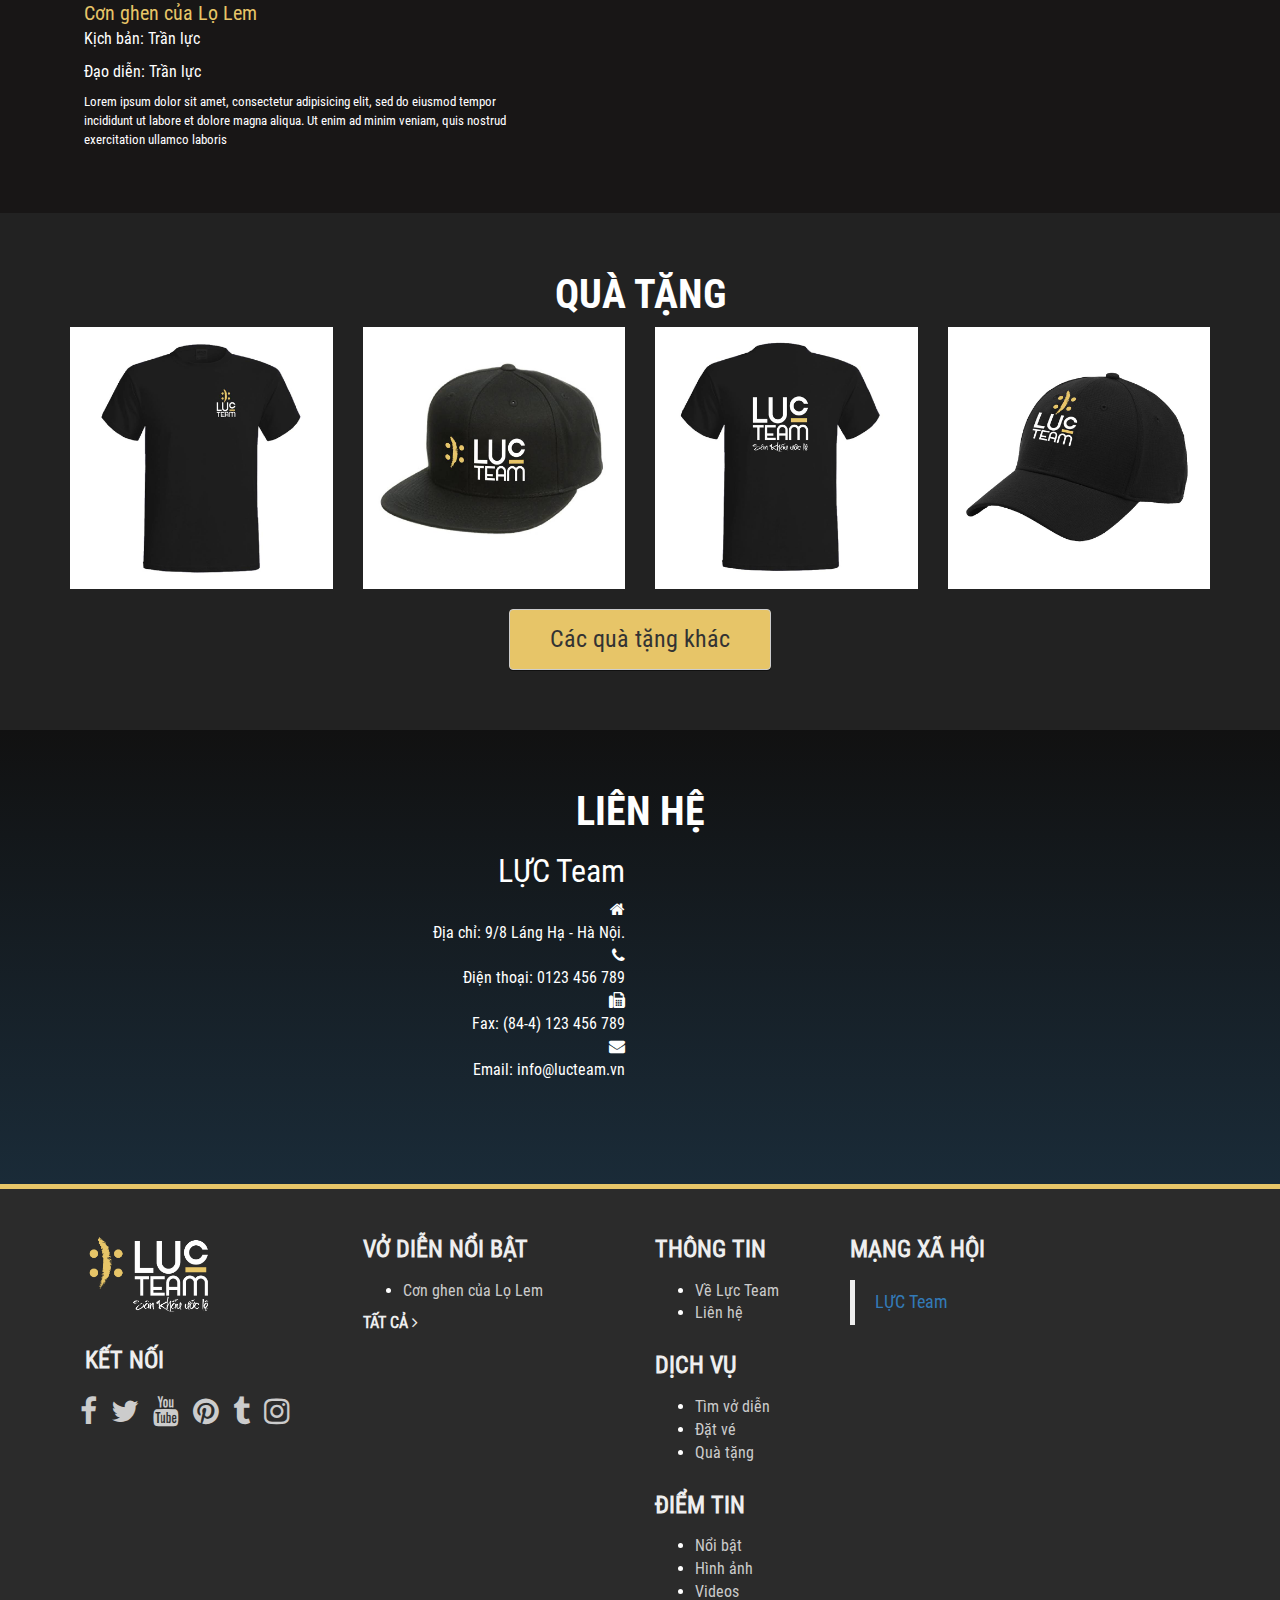
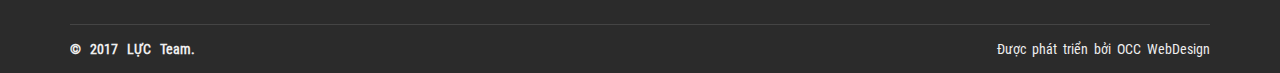
==== commit ed4d031a: "a" ====
--- a/index.html
+++ b/index.html
@@ -4,6 +4,7 @@
     <title>Luc Team</title>
     <meta charset="utf-8" />
     <meta name="viewport" content="width=device-width, initial-scale=1, shrink-to-fit=no">
+    <link rel="icon" href="Statics/lucteam/theme/images/fav.png">
 
     <link href="Statics/lucteam/bootstrap/css/bootstrap.min.css" rel="stylesheet" />
 
@@ -15,6 +16,7 @@
     <link href="Statics/lucteam/slick/slick-theme.css" rel="stylesheet" />
     <link href="Statics/lucteam/theme/css/style.css" rel="stylesheet" />
     <link href="Statics/lucteam/map/style.css" rel="stylesheet" />
+    <link href="Statics/lucteam/theme/css/responsive.css" rel="stylesheet" />
 
 </head>
 <body>
@@ -206,88 +208,7 @@
                 <h3>Các vở diễn</h3>
             </div>
             <div class="row">
-                <div class="col-md-5 col-sm-5 col-xs-12">
-                    <section class="dramma-slide slider hot-dramma-slide">
-                        <div>
-                            <div class="dramma-slide-item">
-                                <div class="dramma-slide-item__image">
-                                    <div class="">
-
-                                        <img src="Statics/lucteam/theme/images/poster/poster-002.jpg" />
-                                    </div>
-                                </div>
-                                <div class="dramma-slide-item__timestamp">
-                                    <span class="date-day">23</span>
-                                    <span class="date-short">Thứ Năm Tháng 11 2017</span>
-                                </div>
-                                <div title="The Tragedy of Hamlet, Prince of Denmark" class="dramma-slide-item__title">
-                                    Cơn ghen của Lọ Lem
-                                </div>
-                                <div class="dramma-slide-item_info">
-                                    <p>Kịch bản: Trần lực</p>
-                                    <p>Đạo diễn: Trần lực</p>
-                                </div>
-                                <div class="dramma-slide-item__description">
-                                    <p>
-                                        Lorem ipsum dolor sit amet, consectetur adipisicing elit, sed do eiusmod tempor incididunt ut labore et dolore magna aliqua. Ut enim ad minim veniam, quis nostrud exercitation ullamco laboris
-                                    </p>
-                                </div>
-                            </div>
-                        </div>
-                        <div>
-                            <div class="dramma-slide-item">
-                                <div class="dramma-slide-item__image">
-                                    <div class="">
-
-                                        <img src="Statics/lucteam/theme/images/poster/poster-003.jpg" />
-                                    </div>
-                                </div>
-                                <div class="dramma-slide-item__timestamp">
-                                    <span class="date-day">23</span>
-                                    <span class="date-short">Thứ Năm Tháng 11 2017</span>
-                                </div>
-                                <div title="The Tragedy of Hamlet, Prince of Denmark" class="dramma-slide-item__title">
-                                    Cơn ghen của Lọ Lem
-                                </div>
-                                <div class="dramma-slide-item_info">
-                                    <p>Kịch bản: Trần lực</p>
-                                    <p>Đạo diễn: Trần lực</p>
-                                </div>
-                                <div class="dramma-slide-item__description">
-                                    <p>
-                                        Lorem ipsum dolor sit amet, consectetur adipisicing elit, sed do eiusmod tempor incididunt ut labore et dolore magna aliqua. Ut enim ad minim veniam, quis nostrud exercitation ullamco laboris
-                                    </p>
-                                </div>
-                            </div>
-                        </div>
-                        <div>
-                            <div class="dramma-slide-item">
-                                <div class="dramma-slide-item__image">
-                                    <div class="">
-                                        <img src="Statics/lucteam/theme/images/poster/poster-004.jpg" />
-                                    </div>
-                                </div>
-                                <div class="dramma-slide-item__timestamp">
-                                    <span class="date-day">23</span>
-                                    <span class="date-short">Thứ Năm Tháng 11 2017</span>
-                                </div>
-                                <div title="The Tragedy of Hamlet, Prince of Denmark" class="dramma-slide-item__title">
-                                    Cơn ghen của Lọ Lem
-                                </div>
-                                <div class="dramma-slide-item_info">
-                                    <p>Kịch bản: Trần lực</p>
-                                    <p>Đạo diễn: Trần lực</p>
-                                </div>
-                                <div class="dramma-slide-item__description">
-                                    <p>
-                                        Lorem ipsum dolor sit amet, consectetur adipisicing elit, sed do eiusmod tempor incididunt ut labore et dolore magna aliqua. Ut enim ad minim veniam, quis nostrud exercitation ullamco laboris
-                                    </p>
-                                </div>
-                            </div>
-                        </div>
-                    </section>
-                </div>
-                <div class="col-md-7 col-sm-7 col-xs-12">
+                <div class="col-md-7 col-sm-7 col-xs-12 box__right">
                     <div class="hot-dramma">
                         <div class="hot-dramma__image">
                             <img src="Statics/lucteam/theme/images/poster/poster-001.jpg" />
@@ -309,12 +230,94 @@
                                     Lorem ipsum dolor sit amet, consectetur adipisicing elit, sed do eiusmod tempor incididunt ut labore et dolore magna aliqua. Ut enim ad minim veniam, quis nostrud exercitation ullamco laboris
                                 </p>
                                 <a href="#" class="btn-buy btn-buy__single">
-                                    <span style="    font-size: 28px;">Đặt Vé Ngay</span>
+                                    <span>Đặt Vé Ngay</span>
                                 </a>
                             </div>
                         </div>
                     </div>
                 </div>
+                <div class="col-md-5 col-sm-5 col-xs-12 box__left">
+                    <section class="dramma-slide slider hot-dramma-slide">
+                        <div>
+                            <div class="dramma-slide-item">
+                                <div class="dramma-slide-item__image">
+                                    <div class="">
+
+                                        <img src="Statics/lucteam/theme/images/poster/poster-002.jpg" />
+                                    </div>
+                                </div>
+                                <div class="dramma-slide-item__timestamp">
+                                    <span class="date-day">23</span>
+                                    <span class="date-short">Thứ Năm Tháng 11 2017</span>
+                                </div>
+                                <div title="The Tragedy of Hamlet, Prince of Denmark" class="dramma-slide-item__title">
+                                    Cơn ghen của Lọ Lem
+                                </div>
+                                <div class="dramma-slide-item_info">
+                                    <p>Kịch bản: Trần lực</p>
+                                    <p>Đạo diễn: Trần lực</p>
+                                </div>
+                                <div class="dramma-slide-item__description">
+                                    <p>
+                                        Lorem ipsum dolor sit amet, consectetur adipisicing elit, sed do eiusmod tempor incididunt ut labore et dolore magna aliqua. Ut enim ad minim veniam, quis nostrud exercitation ullamco laboris
+                                    </p>
+                                </div>
+                            </div>
+                        </div>
+                        <div>
+                            <div class="dramma-slide-item">
+                                <div class="dramma-slide-item__image">
+                                    <div class="">
+
+                                        <img src="Statics/lucteam/theme/images/poster/poster-003.jpg" />
+                                    </div>
+                                </div>
+                                <div class="dramma-slide-item__timestamp">
+                                    <span class="date-day">23</span>
+                                    <span class="date-short">Thứ Năm Tháng 11 2017</span>
+                                </div>
+                                <div title="The Tragedy of Hamlet, Prince of Denmark" class="dramma-slide-item__title">
+                                    Cơn ghen của Lọ Lem
+                                </div>
+                                <div class="dramma-slide-item_info">
+                                    <p>Kịch bản: Trần lực</p>
+                                    <p>Đạo diễn: Trần lực</p>
+                                </div>
+                                <div class="dramma-slide-item__description">
+                                    <p>
+                                        Lorem ipsum dolor sit amet, consectetur adipisicing elit, sed do eiusmod tempor incididunt ut labore et dolore magna aliqua. Ut enim ad minim veniam, quis nostrud exercitation ullamco laboris
+                                    </p>
+                                </div>
+                            </div>
+                        </div>
+                        <div>
+                            <div class="dramma-slide-item">
+                                <div class="dramma-slide-item__image">
+                                    <div class="">
+                                        <img src="Statics/lucteam/theme/images/poster/poster-004.jpg" />
+                                    </div>
+                                </div>
+                                <div class="dramma-slide-item__timestamp">
+                                    <span class="date-day">23</span>
+                                    <span class="date-short">Thứ Năm Tháng 11 2017</span>
+                                </div>
+                                <div title="The Tragedy of Hamlet, Prince of Denmark" class="dramma-slide-item__title">
+                                    Cơn ghen của Lọ Lem
+                                </div>
+                                <div class="dramma-slide-item_info">
+                                    <p>Kịch bản: Trần lực</p>
+                                    <p>Đạo diễn: Trần lực</p>
+                                </div>
+                                <div class="dramma-slide-item__description">
+                                    <p>
+                                        Lorem ipsum dolor sit amet, consectetur adipisicing elit, sed do eiusmod tempor incididunt ut labore et dolore magna aliqua. Ut enim ad minim veniam, quis nostrud exercitation ullamco laboris
+                                    </p>
+                                </div>
+                            </div>
+                        </div>
+                    </section>
+                </div>
+              
             </div>
         </div>
     </div>
--- a/Statics/lucteam/theme/css/style.css
+++ b/Statics/lucteam/theme/css/style.css
@@ -317,6 +317,7 @@
 
 .hidden-content_box {
     padding: 10px 15px;
+    text-align: justify;
 }
 
 input[type=checkbox].show-hide-btn {
@@ -417,6 +418,9 @@
     .hot-dramma .hot-dramma__image img {
         height: 100%;
         width: auto;
+    }
+         .hot-dramma .btn-buy__single{
+         font-size: 28px;
     }
 
     .hot-dramma .hot-dramma__image {
@@ -729,6 +733,7 @@
     font-weight: bold;
     line-height: 1.286;
     margin: 0;
+        margin-top: 10px;
 }
 
 .section-header {
--- a/Statics/lucteam/theme/css/responsive.css
+++ b/Statics/lucteam/theme/css/responsive.css
@@ -0,0 +1,61 @@
+﻿.box__left {
+    float: left !important;
+}
+
+.box__right {
+    float: right !important;
+}
+
+@media (max-width: 768px) {
+    .about-content blockquote {
+        font-size: 22px;
+    }
+
+    .about-content {
+        font-size: 16px;
+    }
+
+    .hidden-content_box {
+        font-size: 16px;
+    }
+
+    .hot-dramma .hot-dramma__image {
+        height: 200px;
+    }
+
+    .hot-dramma .hot-dramma__title {
+        font-size: 26px;
+    }
+
+    .hot-dramma .hot-dramma__timestamp .date-day {
+        font-size: 4.375rem;
+    }
+
+    .hot-dramma .hot-dramma__desciption {
+        font-size: 14px;
+    }
+
+    .hot-dramma .btn-buy__single {
+        font-size: 22px;
+    }
+
+    .dramma-slide-item__timestamp .date-day {
+        font-size: 3.375rem;
+    }
+
+    .dramma-slide-item__timestamp .date-short {
+        font-size: 13px;
+    }
+
+    .dramma-slide-item_info {
+        font-size: 13px;
+    }
+
+    .dramma-slide-item__description {
+        font-size: 12px;
+    }
+
+    .gift-list-item {
+        margin-bottom: 10px;
+    }
+}
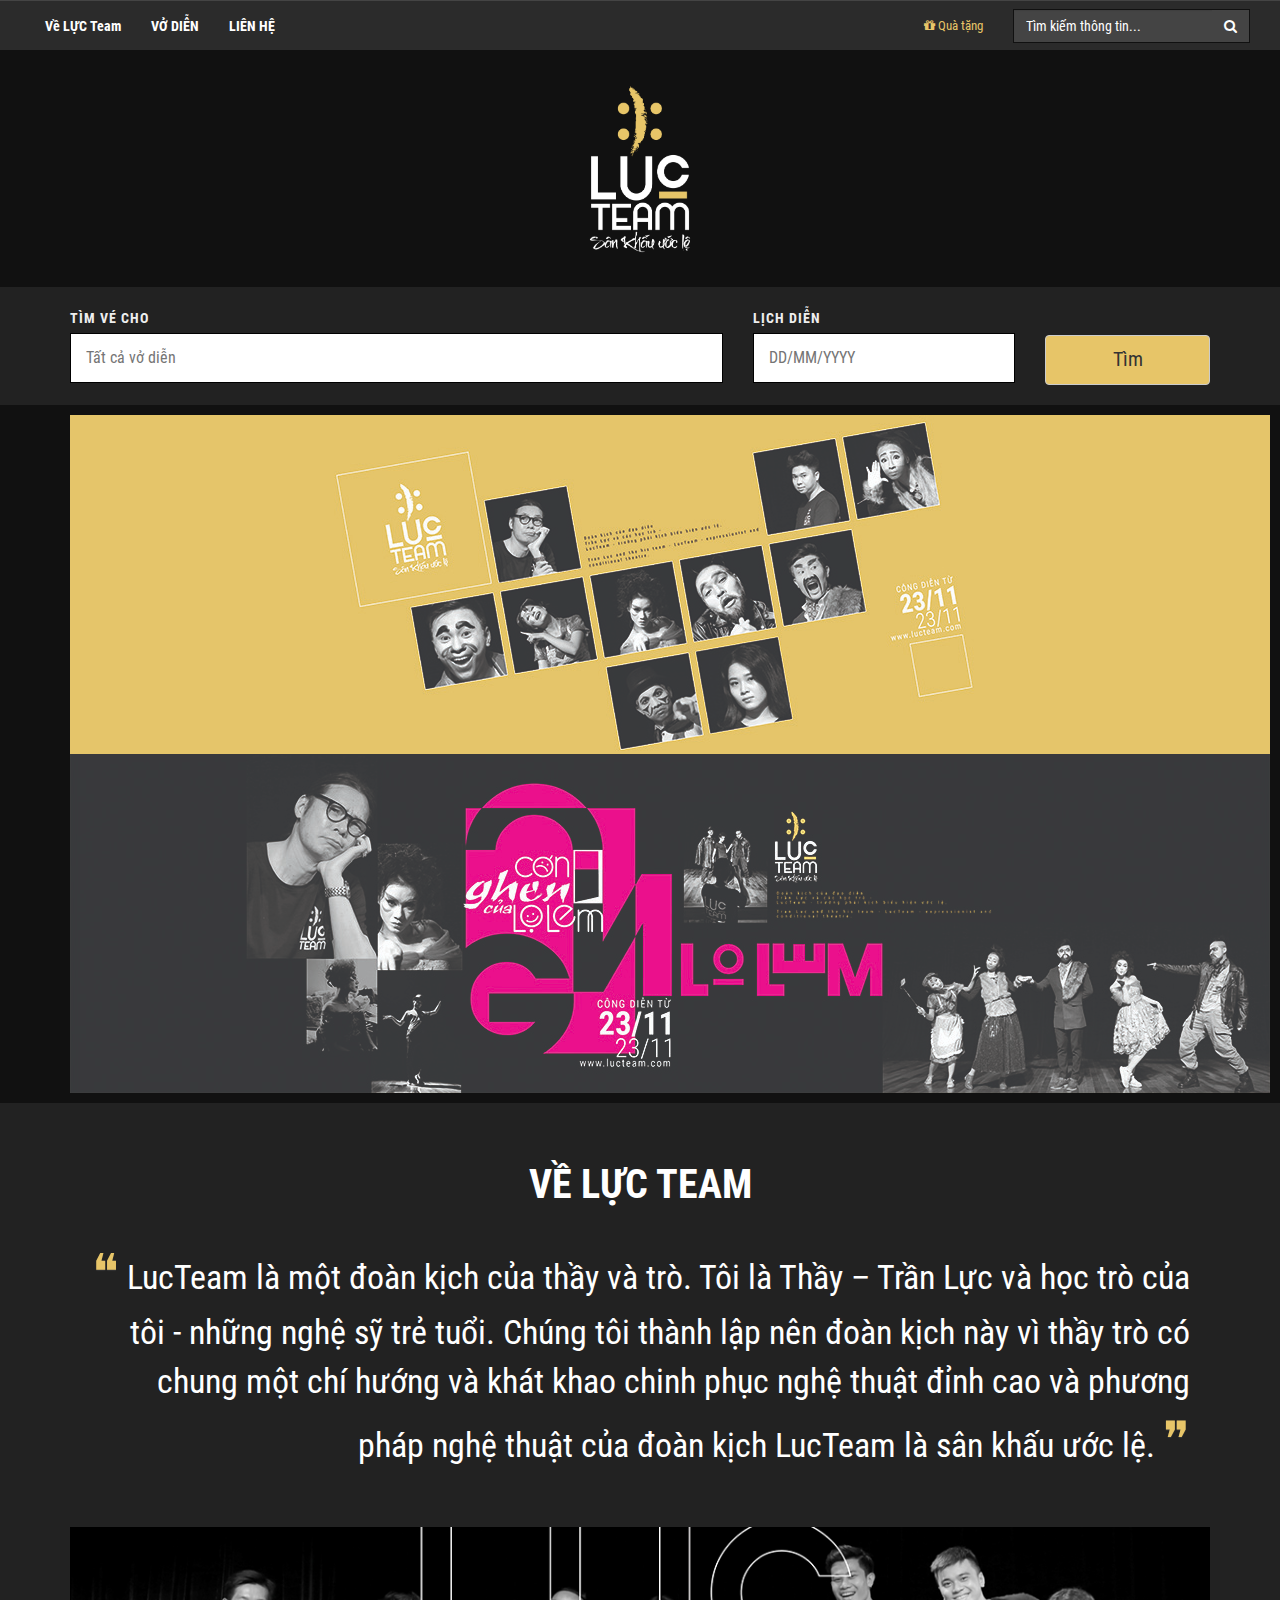
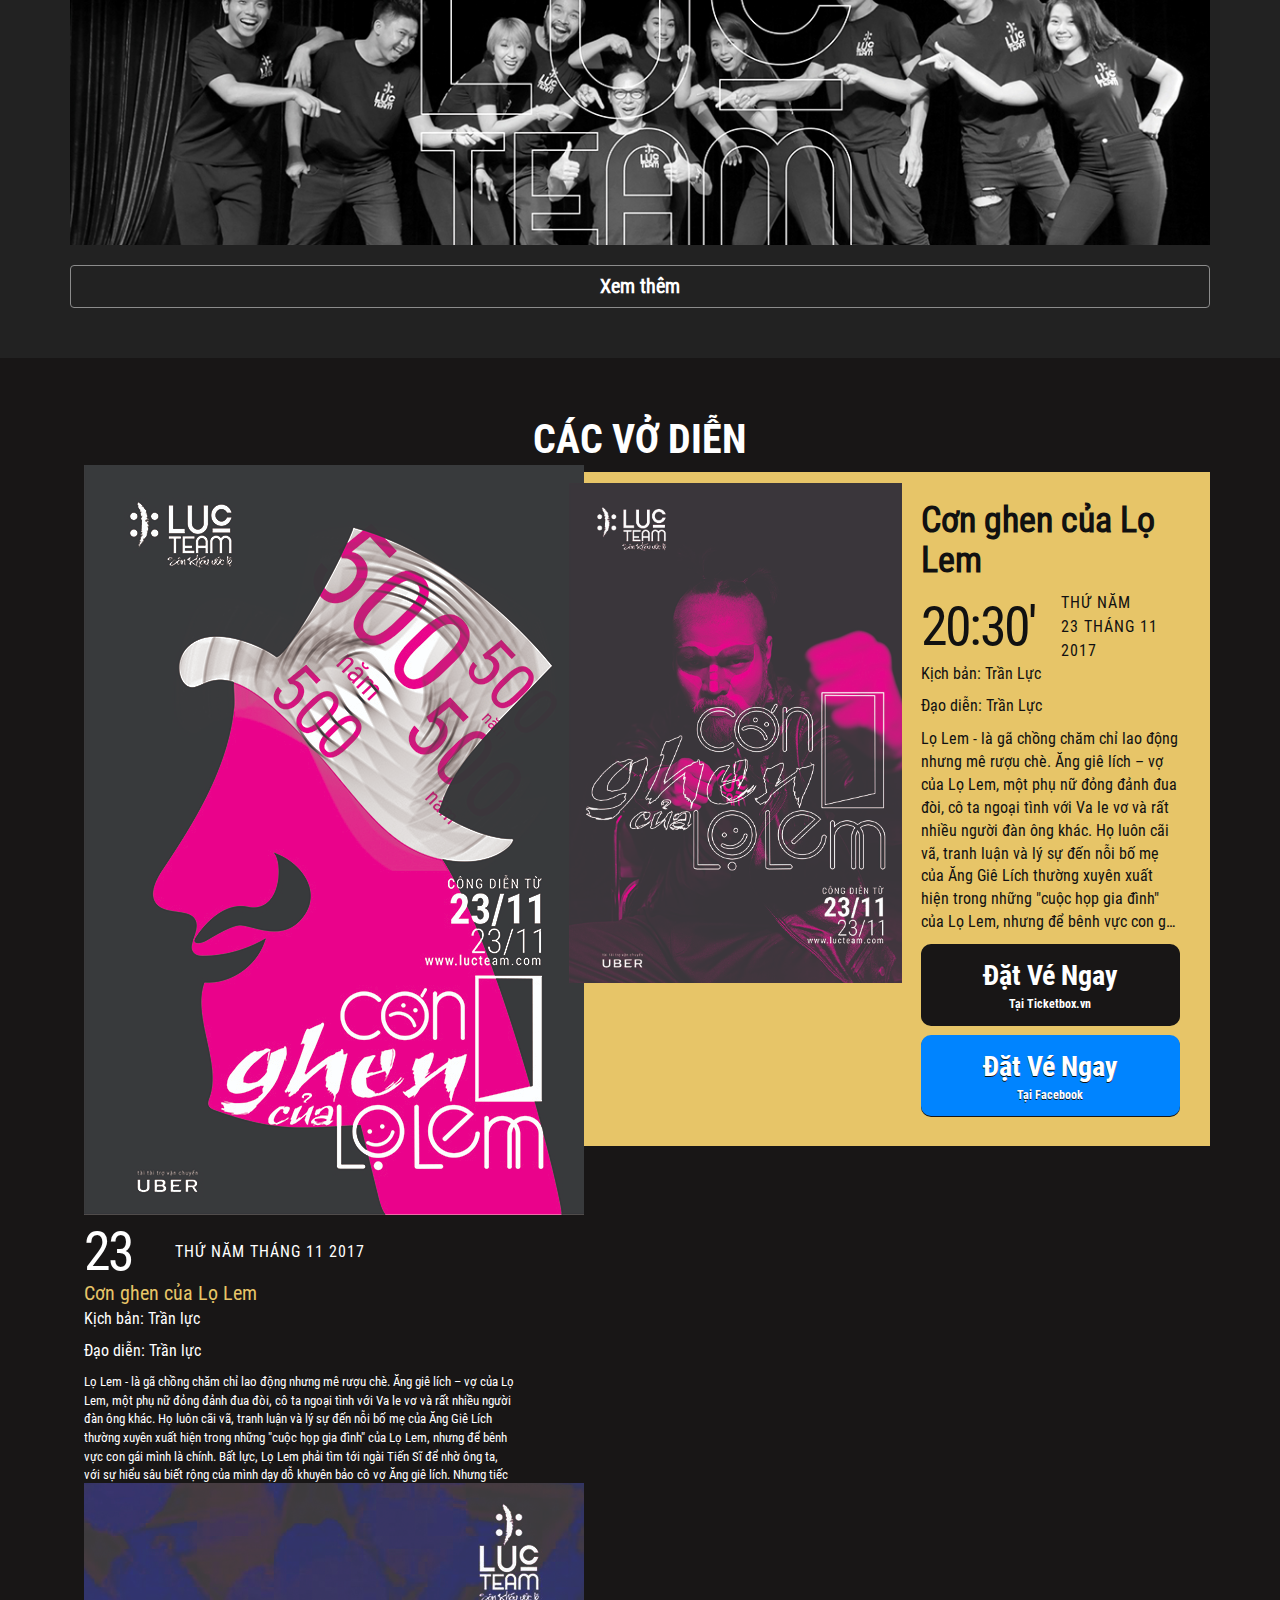
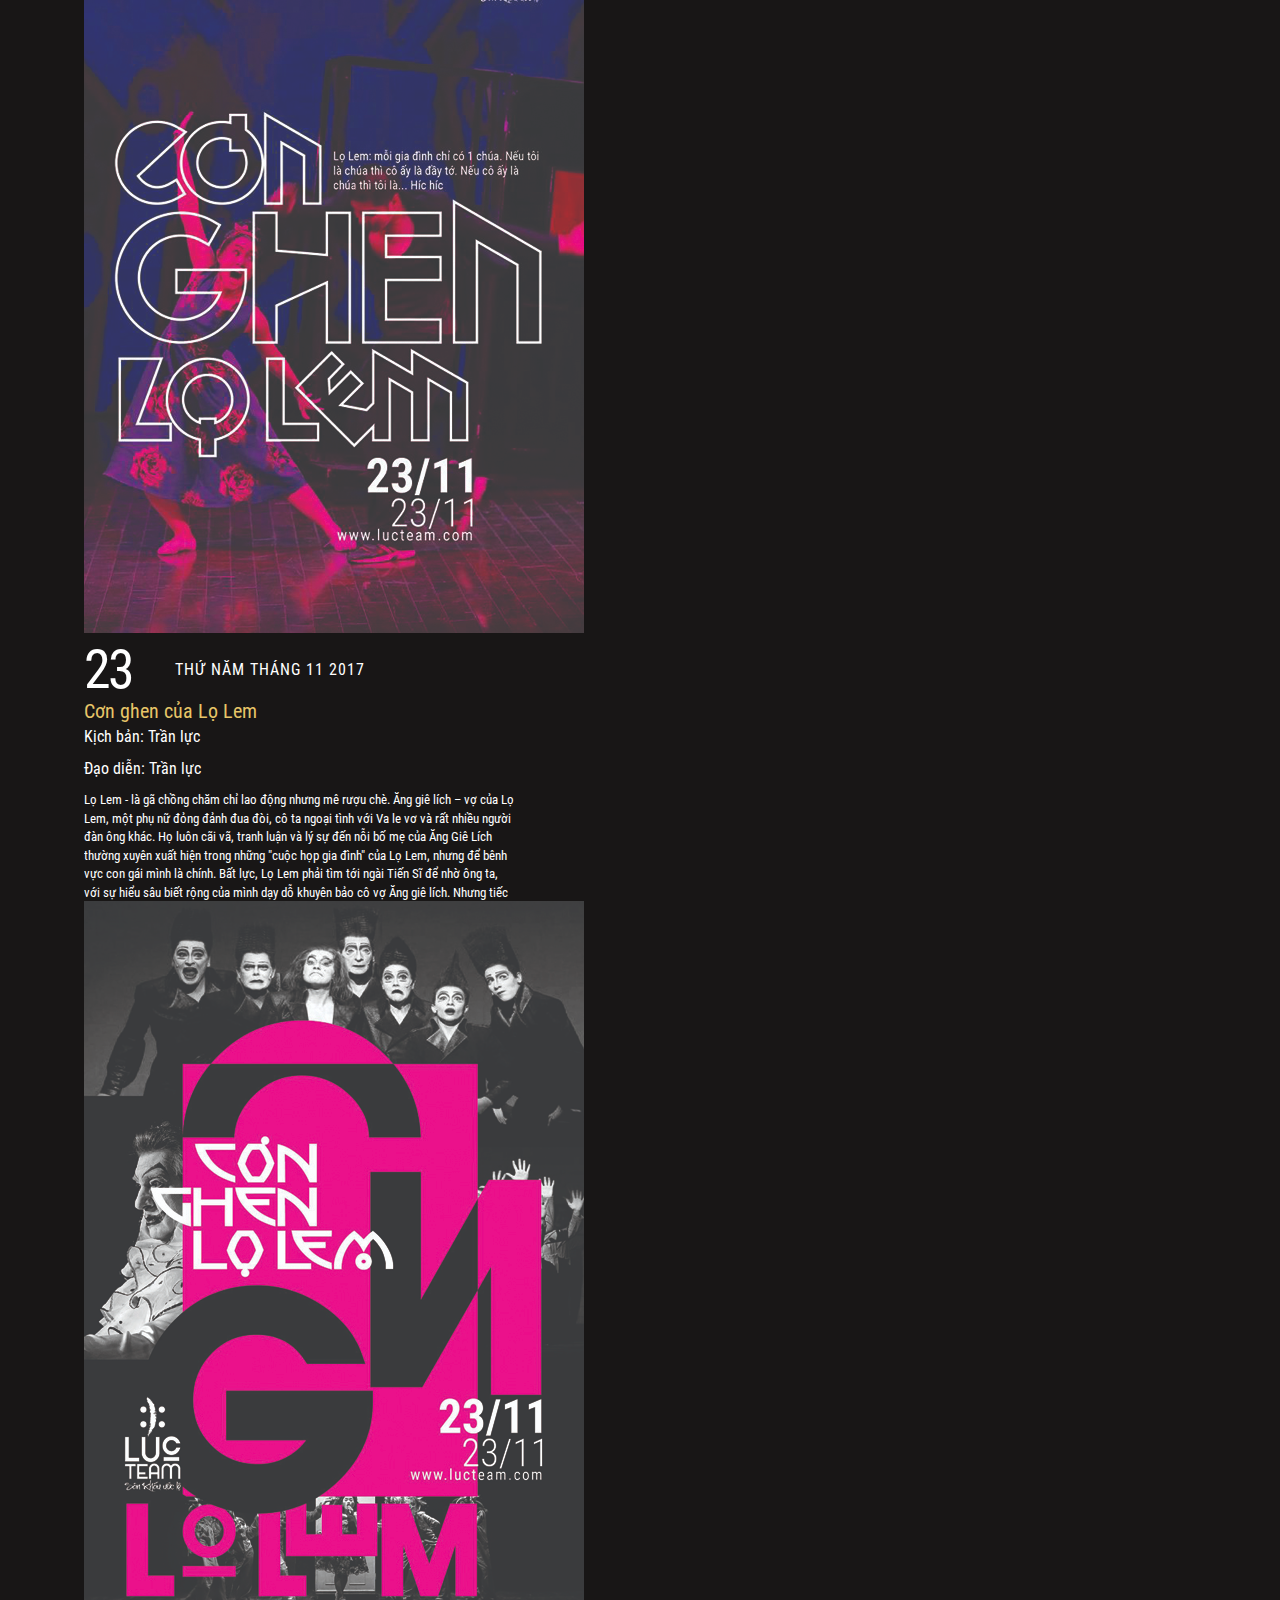
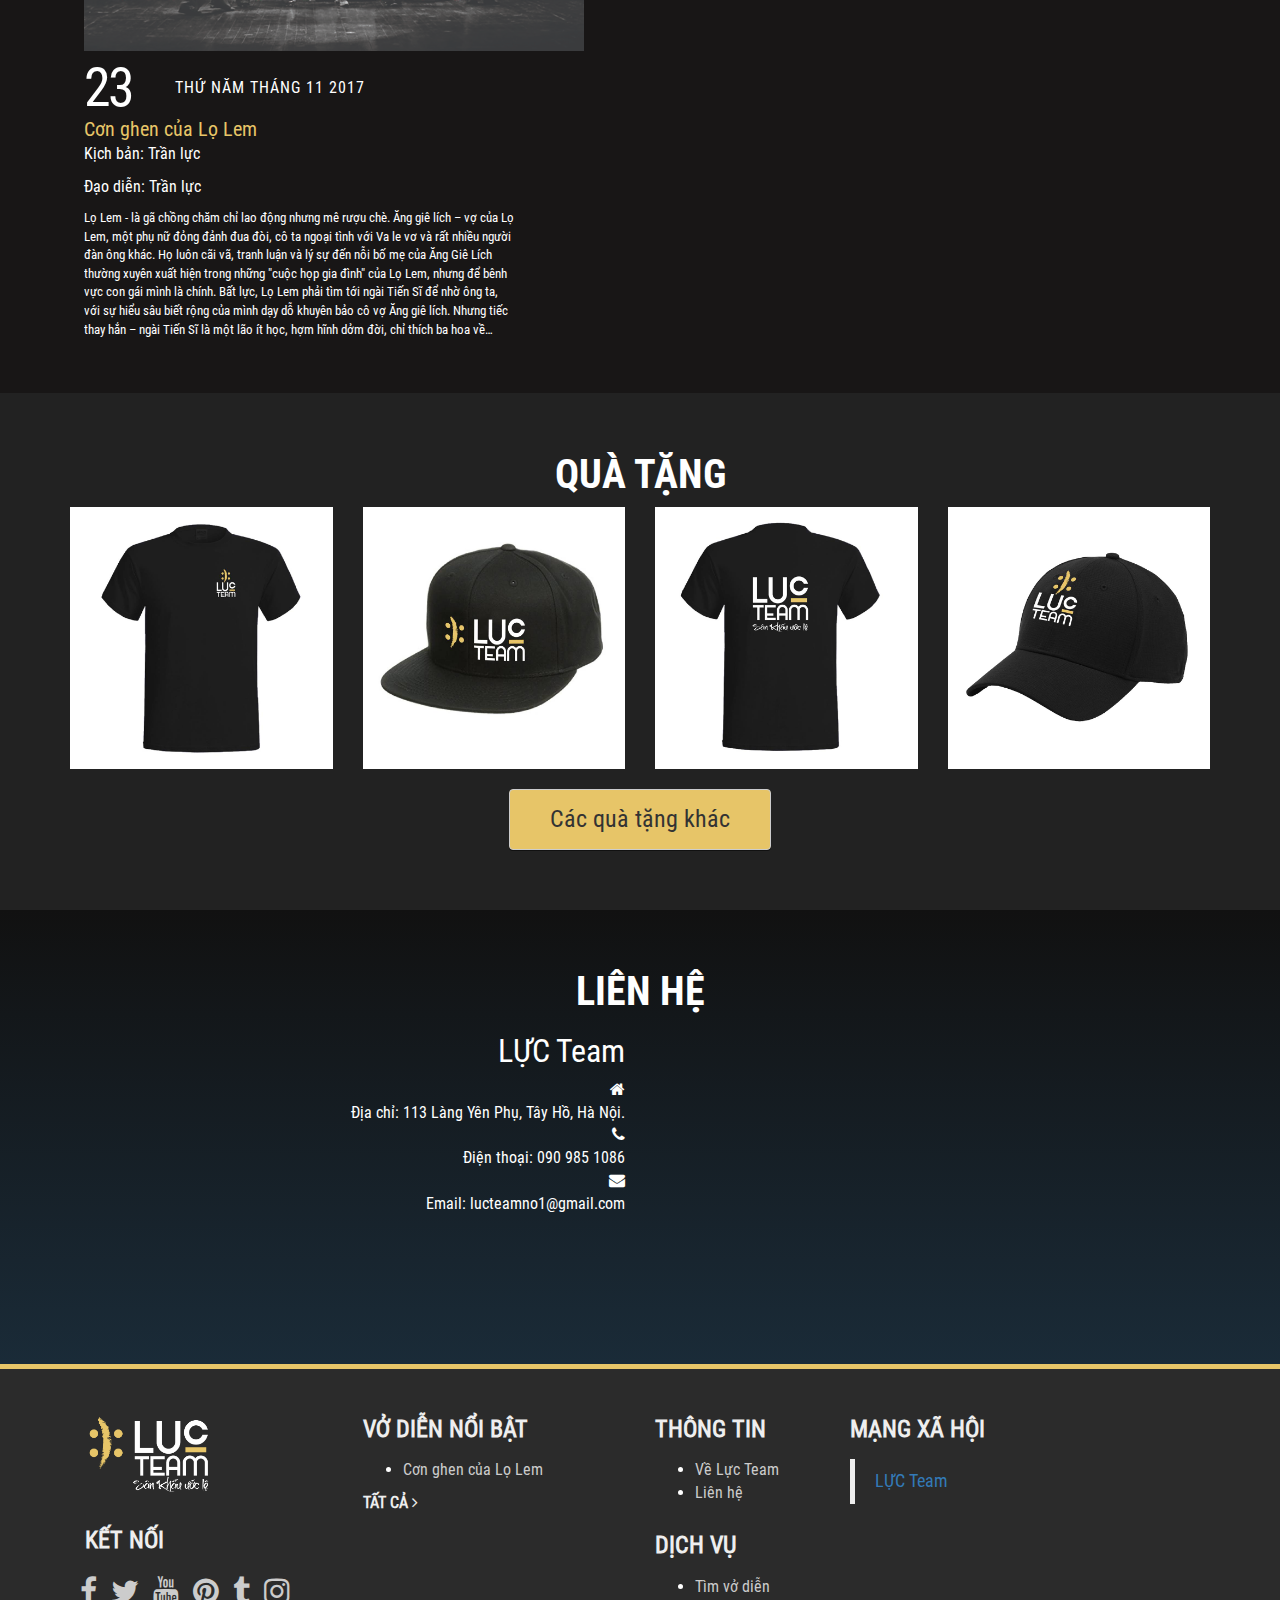
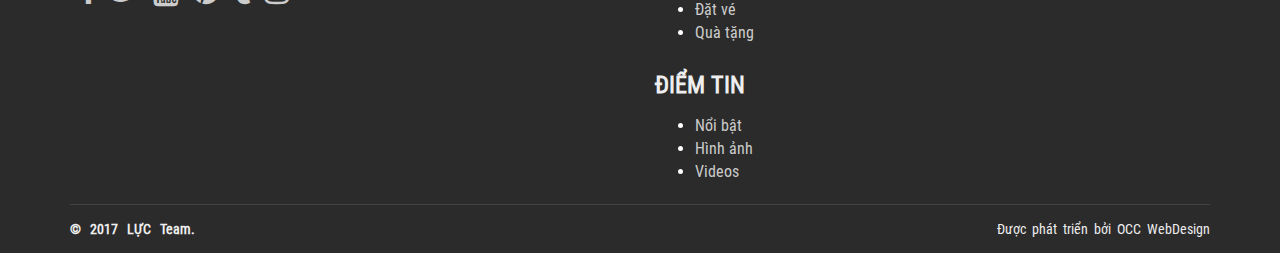
==== commit 544320fd: "a" ====
--- a/index.html
+++ b/index.html
@@ -20,8 +20,8 @@
 
 </head>
 <body>
-    <nav class="header-menu navbar navbar-default nav-top">
-        <div class="container">
+    <nav class="navbar navbar-default nav-top header-menu">
+        <div class="container-fluid">
             <!-- Brand and toggle get grouped for better mobile display -->
             <div class="navbar-header">
                 <button type="button" class="navbar-toggle collapsed" data-toggle="collapse" data-target="#bs-example-navbar-collapse-1" aria-expanded="false">
@@ -86,7 +86,7 @@
             </div>
         </div>
     </div>
-    <div class="search-by-date hidden-xs bg-main">
+    <div class="search-by-date bg-main">
         <div class="container">
             <div class="row">
                 <div class="col-sm-5 col-md-6 col-lg-7">
@@ -128,11 +128,8 @@
             </div>
             <div class="about-content">
                 <blockquote>
-                    Pain was born and I will give you a complete account of the system, and expound the actual teachings of the great explorer of the truth, the master-builder of human happiness.
+                    LucTeam là một đoàn kịch của thầy và trò. Tôi là Thầy – Trần Lực và học trò của tôi - những nghệ sỹ trẻ tuổi. Chúng tôi thành lập nên đoàn kịch này vì thầy trò có chung một chí hướng và khát khao chinh phục nghệ thuật đỉnh cao và phương pháp nghệ thuật của đoàn kịch LucTeam là sân khấu ước lệ.
                 </blockquote>
-                <p>
-                    We are making all kind of digital goods for those people who are running or recently opening a online based business or willing to use digital media to grow any kind of business. Our support for your business purpose includes cms theme, designed template, developed apps, company management software etc.
-                </p>
             </div>
             <div class="about-image">
 
@@ -154,14 +151,11 @@
                     </div>
                     <div class="hidden-content_box">
                         <p>
-                            Lorem Ipsum is simply dummy text of the printing and typesetting industry. Lorem Ipsum has been the industry's standard dummy text ever since the 1500s, when an unknown printer took a galley of type and scrambled it to make a type specimen book. It has survived not only five centuries, but also the leap into electronic typesetting, remaining essentially unchanged. It was popularised in the 1960s with the release of Letraset sheets containing Lorem Ipsum passages, and more recently with desktop publishing software like Aldus PageMaker including versions of Lorem Ipsum.
+                            Với niềm đam mê nghệ thuật cháy bỏng và khát vọng đổi mới ngôn ngữ sân khấu kịch, đạo diễn Trần Lực cùng thế hệ học trò, những diễn viên trẻ đầy tài năng, đã kết hợp nhuần nhuyễn, đầy sáng tạo các thể loại ngôn ngữ trình diễn hiện đại nhất trên thế giới để tạo nên một giọng điệu hoàn toàn mới cho ngôn ngữ kịch nói Việt Nam hiện đại - ngôn ngữ biểu hiện ước lệ.
                         </p>
                         <p>
                             <img src="Statics/lucteam/theme/images/ve-luc-team-2.jpg" />
                            
-                        </p>
-                        <p>
-                            Lorem Ipsum is simply dummy text of the printing and typesetting industry. Lorem Ipsum has been the industry's standard dummy text ever since the 1500s, when an unknown printer took a galley of type and scrambled it to make a type specimen book. It has survived not only five centuries, but also the leap into electronic typesetting, remaining essentially unchanged. It was popularised in the 1960s with the release of Letraset sheets containing Lorem Ipsum passages, and more recently with desktop publishing software like Aldus PageMaker including versions of Lorem Ipsum.
                         </p>
                     </div>
                     <div class="section-header smb-5 hidden">
@@ -227,12 +221,17 @@
                             </div>
                             <div class="hot-dramma__desciption">
                                 <p>
-                                    Lorem ipsum dolor sit amet, consectetur adipisicing elit, sed do eiusmod tempor incididunt ut labore et dolore magna aliqua. Ut enim ad minim veniam, quis nostrud exercitation ullamco laboris
+                                    Lọ Lem - là gã chồng chăm chỉ lao động nhưng mê rượu chè. Ăng giê lích – vợ của Lọ Lem, một phụ nữ đỏng đảnh đua đòi, cô ta ngoại tình với Va le vơ và rất nhiều người đàn ông khác. Họ luôn cãi vã, tranh luận và lý sự đến nỗi bố mẹ của Ăng Giê Lích thường xuyên xuất hiện trong những "cuộc họp gia đình" của Lọ Lem, nhưng để bênh vực con gái mình là chính. Bất lực, Lọ Lem phải tìm tới ngài Tiến Sĩ để nhờ ông ta, với sự hiểu sâu biết rộng của mình dạy dỗ khuyên bảo cô vợ Ăng giê lích. Nhưng tiếc thay hắn – ngài Tiến Sĩ là một lão ít học, hợm hĩnh dởm đời, chỉ thích ba hoa về mình... Vở diễn lột tả về một xã hội nhiều thói hư tật xấu đáng chê trách đồng thời lên án nạn "học giả, bằng thật" của các ngài Tiến sĩ trong thời đại ngày nay.
                                 </p>
-                                <a href="#" class="btn-buy btn-buy__single">
-                                    <span>Đặt Vé Ngay</span>
-                                </a>
                             </div>
+                            <a href="http://bit.ly/ConGhenCuaLoLem" class="btn-buy btn-buy__single" target="_blank">
+                                <span>Đặt Vé Ngay</span>
+                                <small>Tại Ticketbox.vn</small>
+                            </a>
+                            <a href="https://www.facebook.com/conghencualolem" class="btn-buy btn-buy__single btn-buy__facebook" target="_blank">
+                                <span>Đặt Vé Ngay</span>
+                                <small>Tại Facebook</small>
+                            </a>
                         </div>
                     </div>
                 </div>
@@ -259,7 +258,7 @@
                                 </div>
                                 <div class="dramma-slide-item__description">
                                     <p>
-                                        Lorem ipsum dolor sit amet, consectetur adipisicing elit, sed do eiusmod tempor incididunt ut labore et dolore magna aliqua. Ut enim ad minim veniam, quis nostrud exercitation ullamco laboris
+                                        Lọ Lem - là gã chồng chăm chỉ lao động nhưng mê rượu chè. Ăng giê lích – vợ của Lọ Lem, một phụ nữ đỏng đảnh đua đòi, cô ta ngoại tình với Va le vơ và rất nhiều người đàn ông khác. Họ luôn cãi vã, tranh luận và lý sự đến nỗi bố mẹ của Ăng Giê Lích thường xuyên xuất hiện trong những "cuộc họp gia đình" của Lọ Lem, nhưng để bênh vực con gái mình là chính. Bất lực, Lọ Lem phải tìm tới ngài Tiến Sĩ để nhờ ông ta, với sự hiểu sâu biết rộng của mình dạy dỗ khuyên bảo cô vợ Ăng giê lích. Nhưng tiếc thay hắn – ngài Tiến Sĩ là một lão ít học, hợm hĩnh dởm đời, chỉ thích ba hoa về mình... Vở diễn lột tả về một xã hội nhiều thói hư tật xấu đáng chê trách đồng thời lên án nạn "học giả, bằng thật" của các ngài Tiến sĩ trong thời đại ngày nay.
                                     </p>
                                 </div>
                             </div>
@@ -285,7 +284,7 @@
                                 </div>
                                 <div class="dramma-slide-item__description">
                                     <p>
-                                        Lorem ipsum dolor sit amet, consectetur adipisicing elit, sed do eiusmod tempor incididunt ut labore et dolore magna aliqua. Ut enim ad minim veniam, quis nostrud exercitation ullamco laboris
+                                        Lọ Lem - là gã chồng chăm chỉ lao động nhưng mê rượu chè. Ăng giê lích – vợ của Lọ Lem, một phụ nữ đỏng đảnh đua đòi, cô ta ngoại tình với Va le vơ và rất nhiều người đàn ông khác. Họ luôn cãi vã, tranh luận và lý sự đến nỗi bố mẹ của Ăng Giê Lích thường xuyên xuất hiện trong những "cuộc họp gia đình" của Lọ Lem, nhưng để bênh vực con gái mình là chính. Bất lực, Lọ Lem phải tìm tới ngài Tiến Sĩ để nhờ ông ta, với sự hiểu sâu biết rộng của mình dạy dỗ khuyên bảo cô vợ Ăng giê lích. Nhưng tiếc thay hắn – ngài Tiến Sĩ là một lão ít học, hợm hĩnh dởm đời, chỉ thích ba hoa về mình... Vở diễn lột tả về một xã hội nhiều thói hư tật xấu đáng chê trách đồng thời lên án nạn "học giả, bằng thật" của các ngài Tiến sĩ trong thời đại ngày nay.
                                     </p>
                                 </div>
                             </div>
@@ -310,7 +309,7 @@
                                 </div>
                                 <div class="dramma-slide-item__description">
                                     <p>
-                                        Lorem ipsum dolor sit amet, consectetur adipisicing elit, sed do eiusmod tempor incididunt ut labore et dolore magna aliqua. Ut enim ad minim veniam, quis nostrud exercitation ullamco laboris
+                                        Lọ Lem - là gã chồng chăm chỉ lao động nhưng mê rượu chè. Ăng giê lích – vợ của Lọ Lem, một phụ nữ đỏng đảnh đua đòi, cô ta ngoại tình với Va le vơ và rất nhiều người đàn ông khác. Họ luôn cãi vã, tranh luận và lý sự đến nỗi bố mẹ của Ăng Giê Lích thường xuyên xuất hiện trong những "cuộc họp gia đình" của Lọ Lem, nhưng để bênh vực con gái mình là chính. Bất lực, Lọ Lem phải tìm tới ngài Tiến Sĩ để nhờ ông ta, với sự hiểu sâu biết rộng của mình dạy dỗ khuyên bảo cô vợ Ăng giê lích. Nhưng tiếc thay hắn – ngài Tiến Sĩ là một lão ít học, hợm hĩnh dởm đời, chỉ thích ba hoa về mình... Vở diễn lột tả về một xã hội nhiều thói hư tật xấu đáng chê trách đồng thời lên án nạn "học giả, bằng thật" của các ngài Tiến sĩ trong thời đại ngày nay.
                                     </p>
                                 </div>
                             </div>
@@ -453,19 +452,19 @@
                     <ul class="contact-list">
                         <li class="">
                             <div class="contact-list_left"><i class="fa fa-home"></i></div>
-                            <div class="contact-list_body">Địa chỉ: 9/8 Láng Hạ - Hà Nội.  </div>
+                            <div class="contact-list_body">Địa chỉ: 113 Làng Yên Phụ, Tây Hồ, Hà Nội.  </div>
                         </li>
                         <li class="">
                             <div class="contact-list_left"><i class="fa fa-phone"></i></div>
-                            <div class="contact-list_body">Điện thoại: 0123 456 789</div>
-                        </li>
-                        <li class="">
+                            <div class="contact-list_body">Điện thoại: 090 985 1086</div>
+                        </li>
+                        <!--<li class="">
                             <div class="contact-list_left"><i class="fa fa-fax"></i></div>
                             <div class="contact-list_body">Fax: (84-4) 123 456 789</div>
-                        </li>
+                        </li>-->
                         <li class="">
                             <div class="contact-list_left"><i class="fa fa-envelope"></i></div>
-                            <div class="contact-list_body">Email: info@lucteam.vn</div>
+                            <div class="contact-list_body">Email: lucteamno1@gmail.com</div>
                         </li>
                     </ul>
                 </div>
@@ -623,10 +622,10 @@
 
         $(window).scroll(function () {
             if ($(window).scrollTop() >= 300) {
-                $('.header-menu').addClass('fixed-header');
+                $('.header-menu').addClass('navbar-fixed-top');
             }
             else {
-                $('.header-menu').removeClass('fixed-header');
+                $('.header-menu').removeClass('navbar-fixed-top');
             }
         });
 
--- a/Statics/lucteam/theme/css/style.css
+++ b/Statics/lucteam/theme/css/style.css
@@ -28,6 +28,7 @@
 .header-style-2 {
     padding-top: 10px;
 }
+
 
 .breadcrumb-list {
     background: #111;
@@ -193,9 +194,9 @@
     width: 100%;
 }
 
-.home-slide .slick-prev {
+/*.home-slide .slick-prev {
     left: -40px;
-}
+}*/
 
 .home-slide .slick-slide {
     margin: 0px;
@@ -419,8 +420,18 @@
         height: 100%;
         width: auto;
     }
-         .hot-dramma .btn-buy__single{
-         font-size: 28px;
+
+    .hot-dramma .btn-buy__single {
+        font-size: 28px;
+    }
+
+    .home-dramma .btn-buy__single small{
+            display: block;
+    font-size: 12px;
+    }
+
+     .hot-dramma .btn-buy__facebook {
+       background: #0084ff;
     }
 
     .hot-dramma .hot-dramma__image {
@@ -460,13 +471,25 @@
         align-self: flex-start;
     }
 
+    .hot-dramma .hot-dramma__desciption {
+        margin: 0;
+        display: -webkit-box;
+        -webkit-line-clamp: 9;
+        -webkit-box-orient: vertical;
+        overflow: hidden;
+    }
+
+        .hot-dramma .hot-dramma__desciption p {
+            margin: 0;
+        }
+
 .hot-dramma-slide {
     padding: 3%;
 }
 
-    .hot-dramma-slide .slick-next {
+/*.hot-dramma-slide .slick-next {
         right: -5px;
-    }
+    }*/
 
 
 .dramma-slide-item {
@@ -537,8 +560,17 @@
     color: #e7c568;
 }
 
+.dramma-slide-item__description p {
+    margin: 0;
+}
+
 .dramma-slide-item__description {
     font-size: 13px;
+    margin: 0;
+    display: -webkit-box;
+    -webkit-line-clamp: 7;
+    -webkit-box-orient: vertical;
+    overflow: hidden;
 }
 
 .footer {
@@ -733,7 +765,7 @@
     font-weight: bold;
     line-height: 1.286;
     margin: 0;
-        margin-top: 10px;
+    margin-top: 10px;
 }
 
 .section-header {
@@ -1408,8 +1440,8 @@
     color: #777;
     font-size: 14px;
     font-weight: 300;
-       font-family: 'RobotoCondensed-LightItalic', sans-serif;
-           text-transform: none !important;
+    font-family: 'RobotoCondensed-LightItalic', sans-serif;
+    text-transform: none !important;
 }
 
 .thumbnail {
@@ -1423,9 +1455,11 @@
     -webkit-transition: all 0.2s ease-in-out;
     transition: all 0.2s ease-in-out;
 }
-.font-lt i{
-        margin-left: 10px ;
-}
+
+.font-lt i {
+    margin-left: 10px;
+}
+
 .divider-column {
     height: 1px;
     border: 0;
@@ -1438,6 +1472,7 @@
     margin-top: 30px;
     zoom: 1;
 }
+
 .thumbnail {
     display: block;
     padding: 5px;
@@ -1448,4 +1483,4 @@
     border-radius: 0;
     -webkit-transition: all 0.2s ease-in-out;
     transition: all 0.2s ease-in-out;
-}+}
--- a/Statics/lucteam/theme/css/responsive.css
+++ b/Statics/lucteam/theme/css/responsive.css
@@ -6,7 +6,7 @@
     float: right !important;
 }
 
-@media (max-width: 768px) {
+@media (max-width: 767px) {
     .about-content blockquote {
         font-size: 22px;
     }
